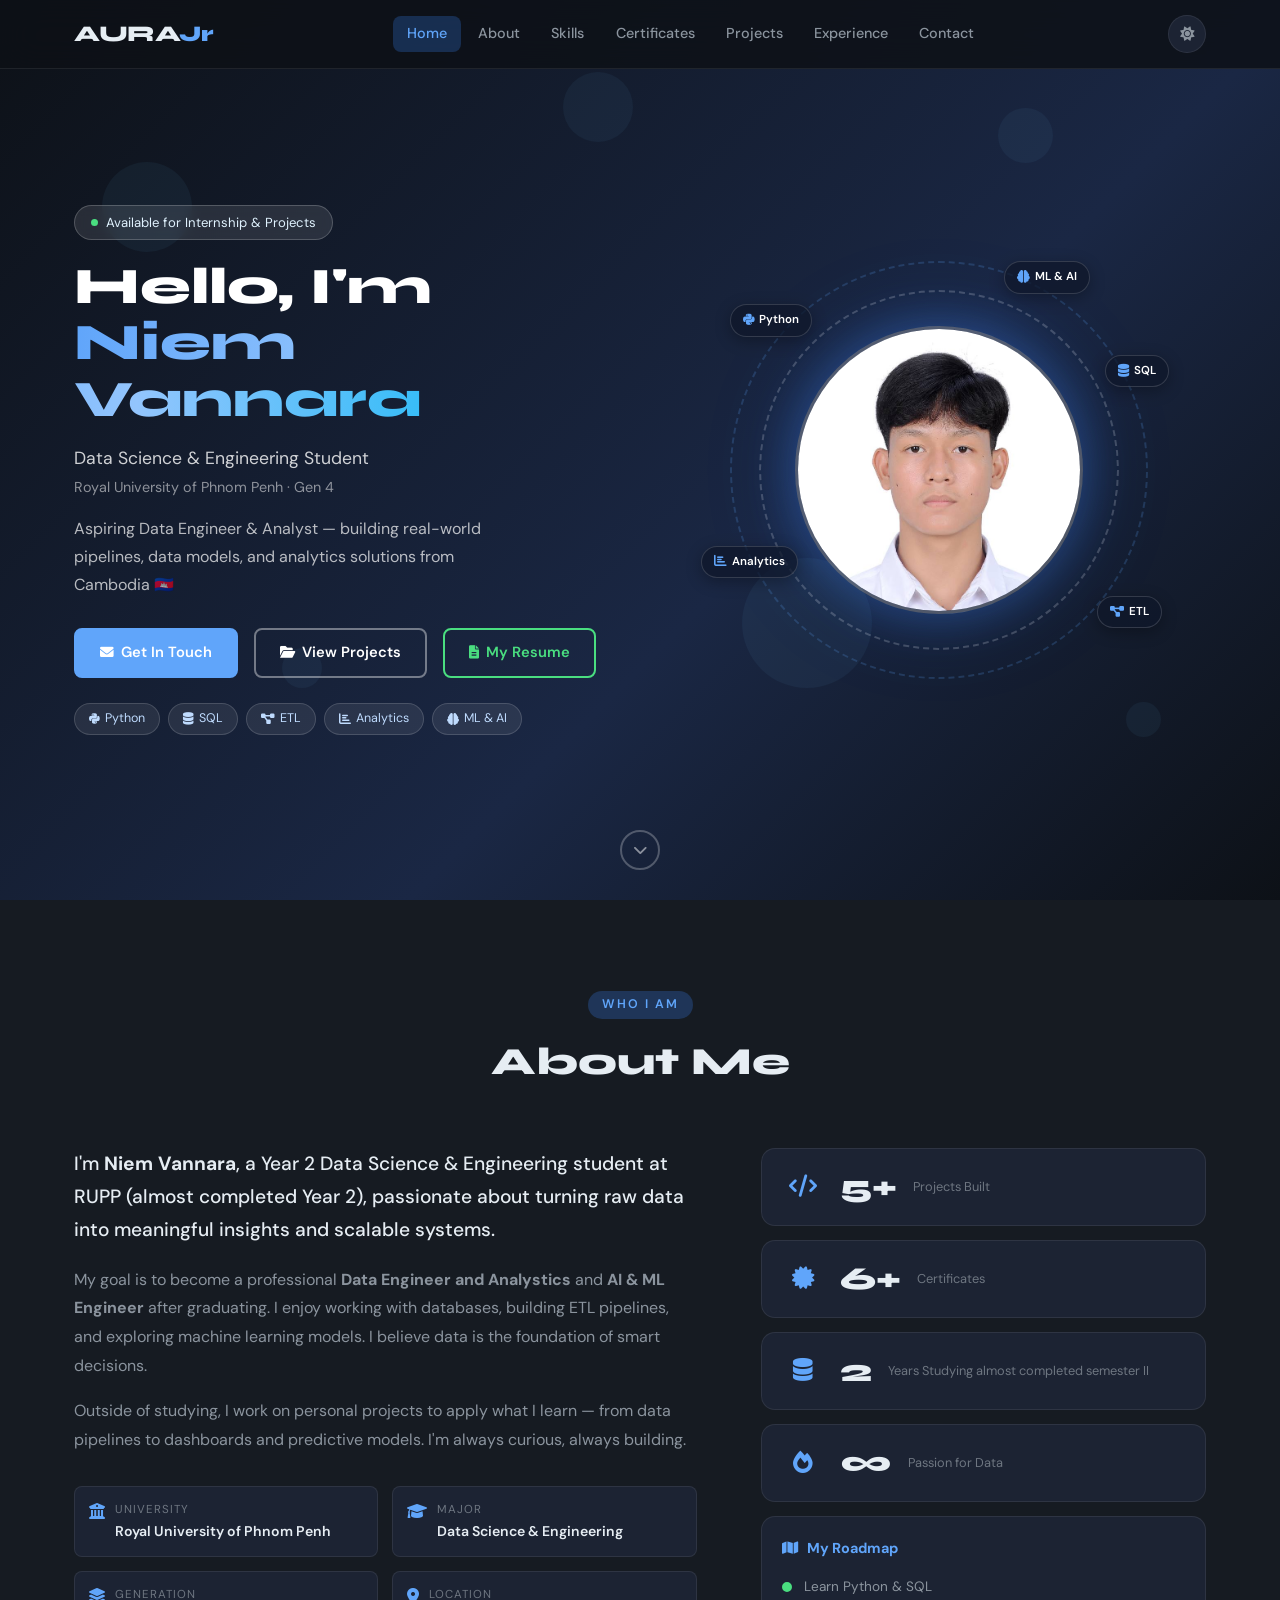
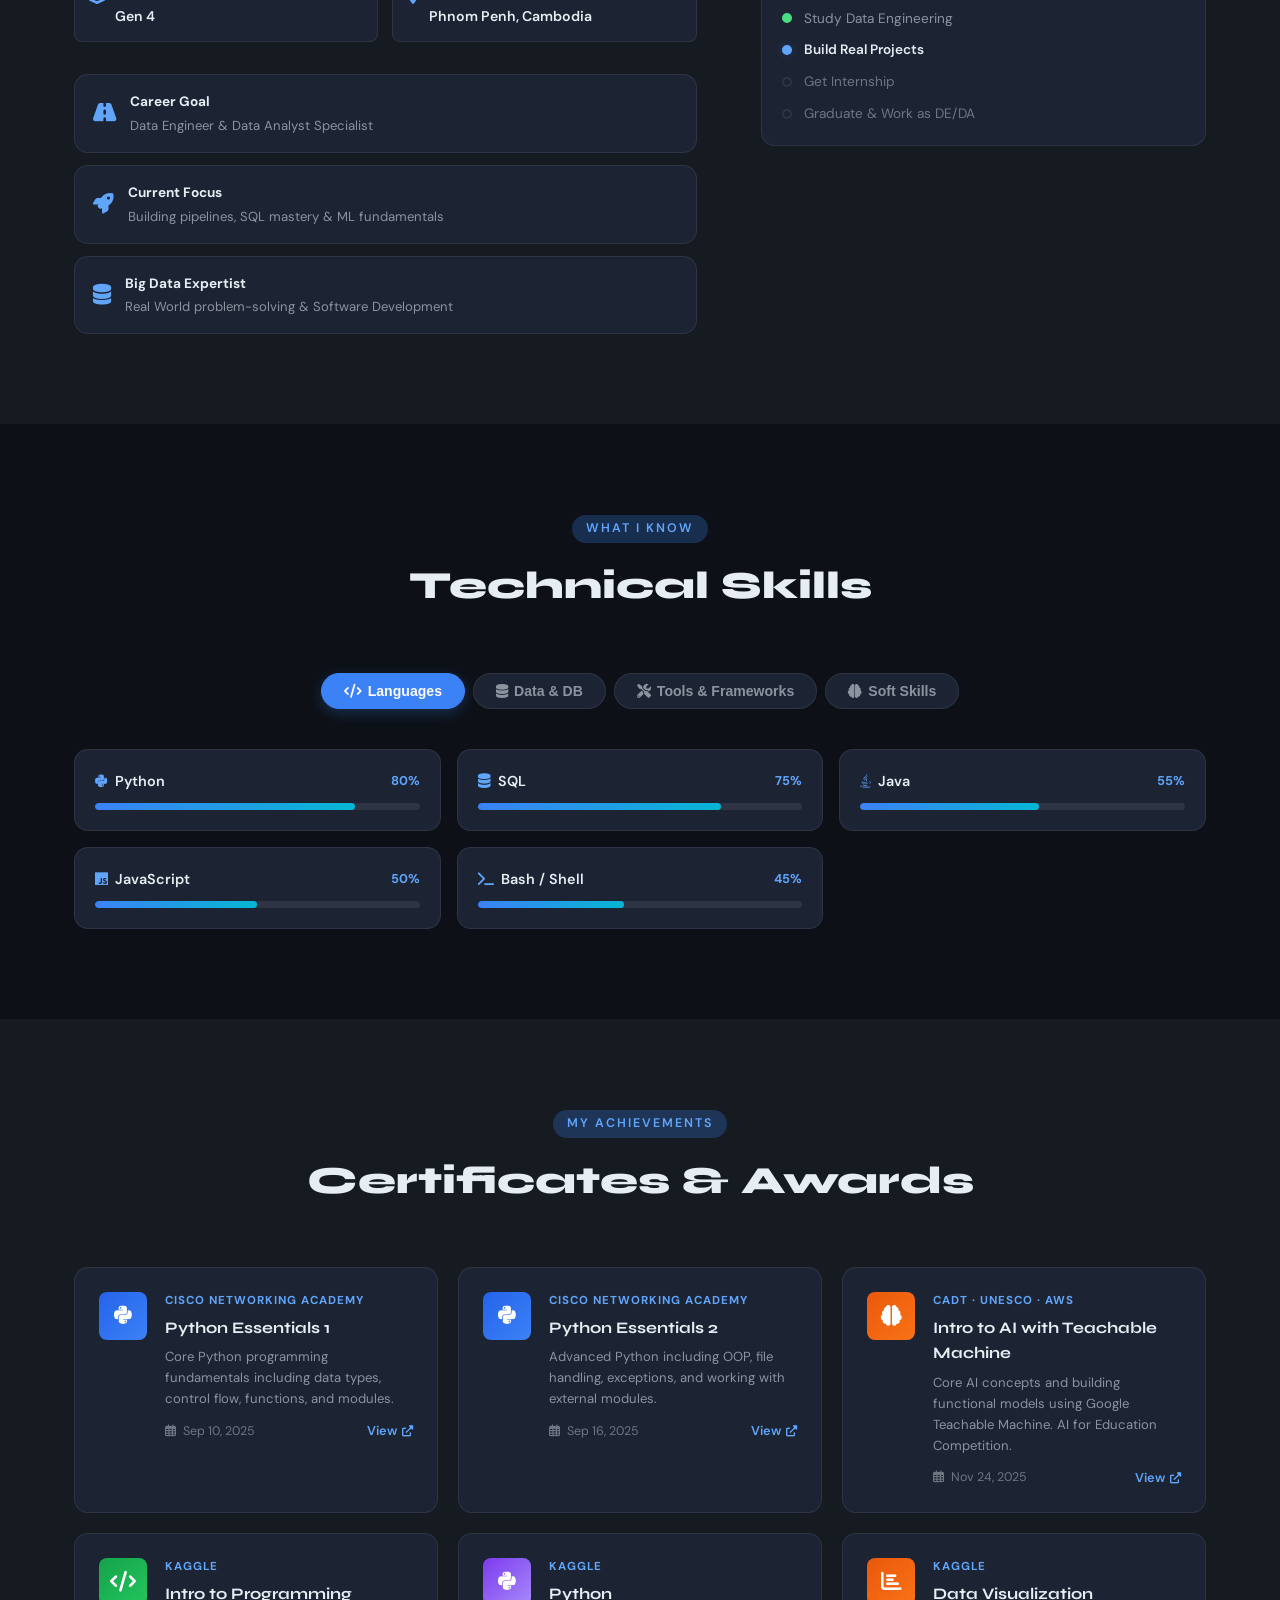
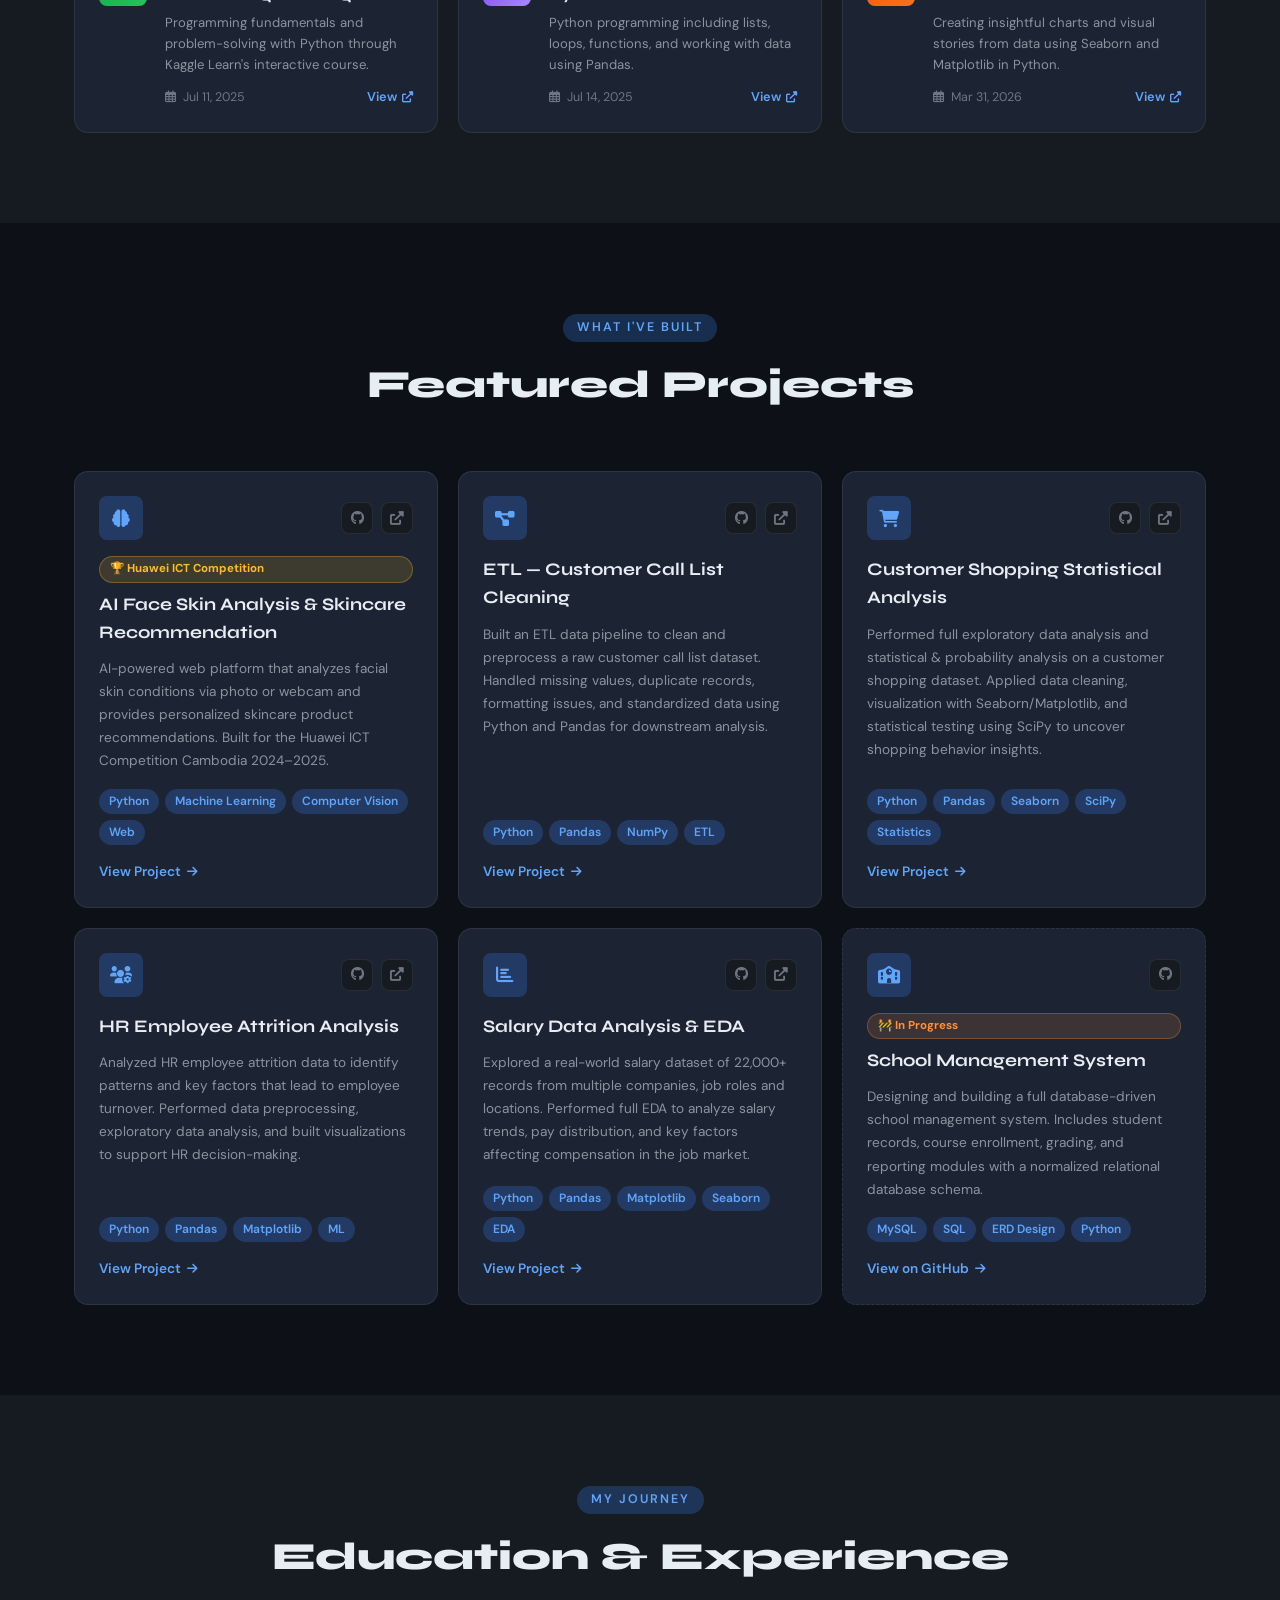
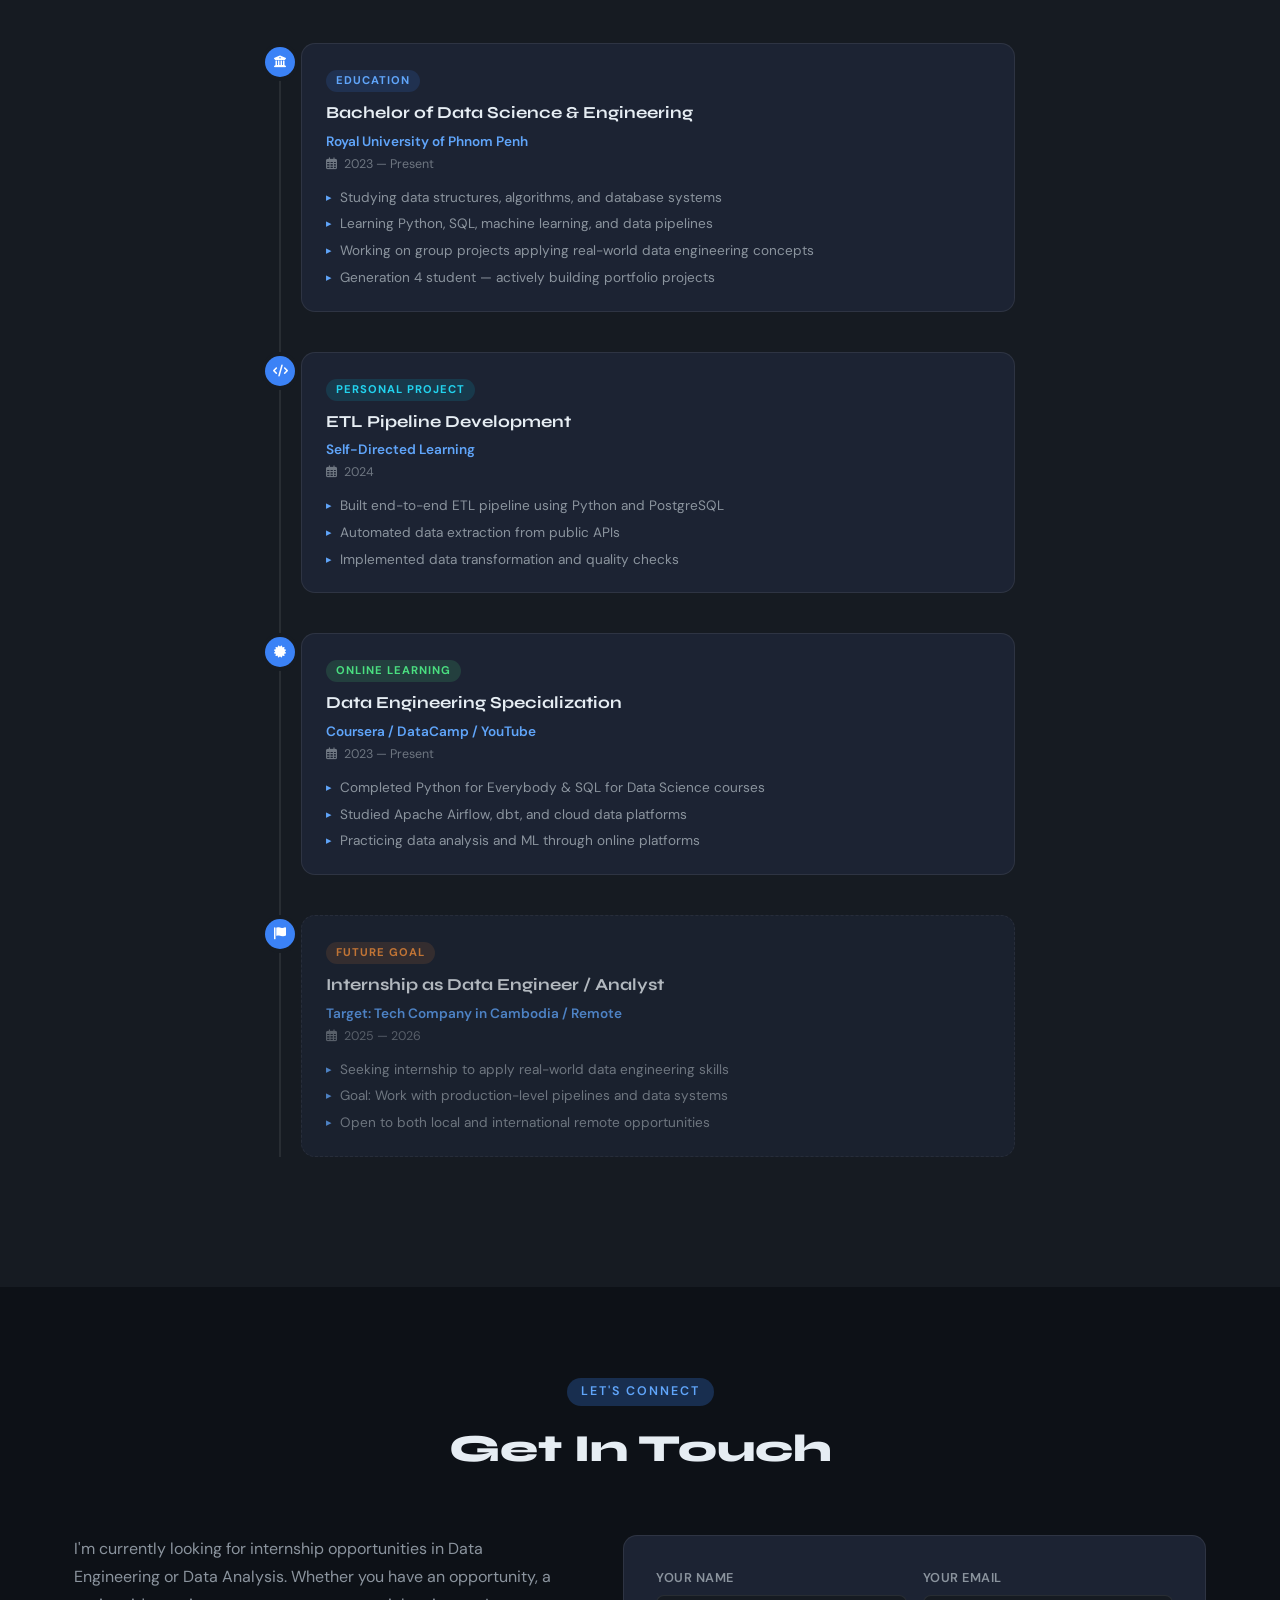
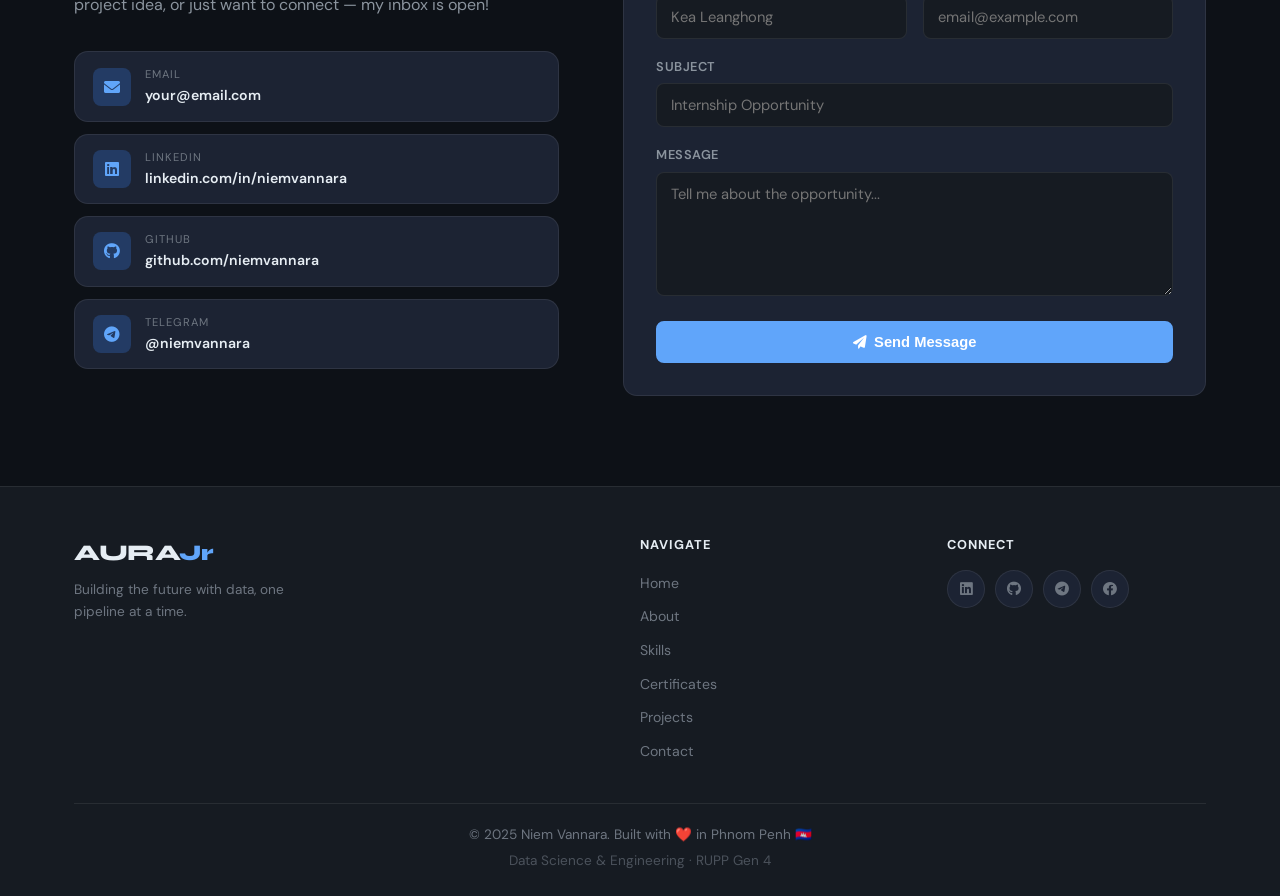
==== index.html @ 1846c1a9 "update project display" ====
<!DOCTYPE html>
<html lang="en" data-theme="dark">
<head>
    <meta charset="UTF-8">
    <meta name="viewport" content="width=device-width, initial-scale=1.0">
    <title>Niem Vannara — Data Engineer & Analyst</title>
    <link rel="stylesheet" href="styles.css">
    <link href="https://fonts.googleapis.com/css2?family=Syne:wght@400;500;600;700;800&family=DM+Sans:wght@300;400;500;600&display=swap" rel="stylesheet">
    <link rel="stylesheet" href="https://cdnjs.cloudflare.com/ajax/libs/font-awesome/6.0.0/css/all.min.css">
</head>
<body>

    <!-- Navigation -->
    <nav class="navbar">
        <div class="nav-container">
            <div class="nav-logo">
                <span class="logo-text">AURA<span class="logo-accent">Jr</span></span>
            </div>
            <ul class="nav-menu">
                <li><a href="#home" class="nav-link">Home</a></li>
                <li><a href="#about" class="nav-link">About</a></li>
                <li><a href="#skills" class="nav-link">Skills</a></li>
                <li><a href="#certificates" class="nav-link">Certificates</a></li>
                <li><a href="#projects" class="nav-link">Projects</a></li>
                <li><a href="#experience" class="nav-link">Experience</a></li>
                <li><a href="#contact" class="nav-link">Contact</a></li>
            </ul>
            <div class="nav-right">
                <button class="theme-toggle" id="themeToggle" aria-label="Toggle theme">
                    <i class="fas fa-sun" id="themeIcon"></i>
                </button>
                <div class="hamburger" id="hamburger">
                    <span class="bar"></span>
                    <span class="bar"></span>
                    <span class="bar"></span>
                </div>
            </div>
        </div>
    </nav>

    <!-- Hero Section -->
    <section id="home" class="hero">
        <div class="hero-particles">
            <span></span><span></span><span></span>
            <span></span><span></span><span></span>
        </div>
        <div class="hero-container">
            <div class="hero-content">
                <div class="hero-badge">
                    <span class="badge-dot"></span>
                    Available for Internship &amp; Projects
                </div>
                <h1 class="hero-title">
                    Hello, I'm<br><span class="highlight">Niem Vannara</span>
                </h1>
                <p class="hero-subtitle">
                    Data Science &amp; Engineering Student
                    <span class="hero-subtitle-tag">Royal University of Phnom Penh · Gen 4</span>
                </p>
                <p class="hero-description">
                    Aspiring Data Engineer &amp; Analyst — building real-world pipelines,
                    data models, and analytics solutions from Cambodia 🇰🇭
                </p>
                <div class="hero-buttons">
                    <a href="#contact" class="btn btn-primary"><i class="fas fa-envelope"></i> Get In Touch</a>
                    <a href="#projects" class="btn btn-secondary"><i class="fas fa-folder-open"></i> View Projects</a>
                    <a href="cv.pdf" target="_blank" class="btn btn-cv"><i class="fas fa-file-alt"></i> My Resume</a>
                </div>
                <div class="hero-tech-chips">
                    <span class="chip"><i class="fab fa-python"></i> Python</span>
                    <span class="chip"><i class="fas fa-database"></i> SQL</span>
                    <span class="chip"><i class="fas fa-project-diagram"></i> ETL</span>
                    <span class="chip"><i class="fas fa-chart-bar"></i> Analytics</span>
                    <span class="chip"><i class="fas fa-brain"></i> ML &amp; AI</span>
                </div>
            </div>
            <div class="hero-visual">
                <div class="profile-wrapper">
                    <div class="profile-ring ring-1"></div>
                    <div class="profile-ring ring-2"></div>
                    <div class="profile-img-container">
                        <img src="image/vannara_photo.jpg" alt="Niem Vannara" class="profile-img" id="profileImg">
                        <div class="profile-avatar-fallback" id="avatarFallback">
                            <i class="fas fa-user"></i>
                        </div>
                    </div>
                    <div class="floating-badge badge-python"><i class="fab fa-python"></i> Python</div>
                    <div class="floating-badge badge-sql"><i class="fas fa-database"></i> SQL</div>
                    <div class="floating-badge badge-data"><i class="fas fa-chart-bar"></i> Analytics</div>
                    <div class="floating-badge badge-etl"><i class="fas fa-project-diagram"></i> ETL</div>
                    <div class="floating-badge badge-ml"><i class="fas fa-brain"></i> ML &amp; AI</div>
                </div>
            </div>
        </div>
        <a href="#about" class="scroll-down-btn">
            <i class="fas fa-chevron-down"></i>
        </a>
    </section>

    <!-- About Section -->
    <section id="about" class="about">
        <div class="container">
            <div class="section-header">
                <span class="section-tag">Who I Am</span>
                <h2 class="section-title">About Me</h2>
            </div>
            <div class="about-grid">
                <div class="about-text">
                    <p class="about-lead">
                        I'm <strong>Niem Vannara</strong>, a Year 2 Data Science &amp; Engineering student at RUPP (almost completed Year 2),
                        passionate about turning raw data into meaningful insights and scalable systems.
                    </p>
                    <p class="about-body">
                        My goal is to become a professional <strong>Data Engineer and Analystics</strong> and <strong>AI & ML Engineer</strong>
                        after graduating. I enjoy working with databases, building ETL pipelines, and exploring machine
                        learning models. I believe data is the foundation of smart decisions.
                    </p>
                    <p class="about-body">
                        Outside of studying, I work on personal projects to apply what I learn — from data pipelines
                        to dashboards and predictive models. I'm always curious, always building.
                    </p>
                    <div class="about-info-grid">
                        <div class="info-item">
                            <i class="fas fa-university"></i>
                            <div>
                                <span class="info-label">University</span>
                                <span class="info-value">Royal University of Phnom Penh</span>
                            </div>
                        </div>
                        <div class="info-item">
                            <i class="fas fa-graduation-cap"></i>
                            <div>
                                <span class="info-label">Major</span>
                                <span class="info-value">Data Science &amp; Engineering</span>
                            </div>
                        </div>
                        <div class="info-item">
                            <i class="fas fa-layer-group"></i>
                            <div>
                                <span class="info-label">Generation</span>
                                <span class="info-value">Gen 4</span>
                            </div>
                        </div>
                        <div class="info-item">
                            <i class="fas fa-map-marker-alt"></i>
                            <div>
                                <span class="info-label">Location</span>
                                <span class="info-value">Phnom Penh, Cambodia</span>
                            </div>
                        </div>
                    </div>
                    <div class="about-goals">
                        <div class="goal-card">
                            <i class="fas fa-road"></i>
                            <div>
                                <h4>Career Goal</h4>
                                <p>Data Engineer &amp; Data Analyst Specialist</p>
                            </div>
                        </div>
                        <div class="goal-card">
                            <i class="fas fa-rocket"></i>
                            <div>
                                <h4>Current Focus</h4>
                                <p>Building pipelines, SQL mastery &amp; ML fundamentals</p>
                            </div>
                        </div>
                        <div class="goal-card">
                            <i class="fas fa-database"></i>
                            <div>
                                <h4>Big Data Expertist</h4>
                                <p>Real World problem-solving &amp; Software Development</p>
                            </div>
                        </div>
                    </div>
                </div>
                <div class="about-stats-col">
                    <div class="stat-card">
                        <div class="stat-icon"><i class="fas fa-code"></i></div>
                        <div class="stat-number">5+</div>
                        <div class="stat-label">Projects Built</div>
                    </div>
                    <div class="stat-card">
                        <div class="stat-icon"><i class="fas fa-certificate"></i></div>
                        <div class="stat-number">6+</div>
                        <div class="stat-label">Certificates</div>
                    </div>
                    <div class="stat-card">
                        <div class="stat-icon"><i class="fas fa-database"></i></div>
                        <div class="stat-number">2</div>
                        <div class="stat-label">Years Studying almost completed semester II</div>
                    </div>
                    <div class="stat-card">
                        <div class="stat-icon"><i class="fas fa-fire"></i></div>
                        <div class="stat-number">∞</div>
                        <div class="stat-label">Passion for Data</div>
                    </div>
                    <div class="roadmap-card">
                        <h4><i class="fas fa-map"></i> My Roadmap</h4>
                        <div class="roadmap-steps">
                            <div class="roadmap-step done">
                                <span class="step-dot"></span>
                                <span>Learn Python &amp; SQL</span>
                            </div>
                            <div class="roadmap-step done">
                                <span class="step-dot"></span>
                                <span>Study Data Engineering</span>
                            </div>
                            <div class="roadmap-step active">
                                <span class="step-dot"></span>
                                <span>Build Real Projects</span>
                            </div>
                            <div class="roadmap-step">
                                <span class="step-dot"></span>
                                <span>Get Internship</span>
                            </div>
                            <div class="roadmap-step">
                                <span class="step-dot"></span>
                                <span>Graduate &amp; Work as DE/DA</span>
                            </div>
                        </div>
                    </div>
                </div>
            </div>
        </div>
    </section>

    <!-- Skills Section -->
    <section id="skills" class="skills">
        <div class="container">
            <div class="section-header">
                <span class="section-tag">What I Know</span>
                <h2 class="section-title">Technical Skills</h2>
            </div>
            <div class="skills-tabs">
                <button class="skills-tab active" data-tab="languages">
                    <i class="fas fa-code"></i> Languages
                </button>
                <button class="skills-tab" data-tab="data">
                    <i class="fas fa-database"></i> Data &amp; DB
                </button>
                <button class="skills-tab" data-tab="tools">
                    <i class="fas fa-tools"></i> Tools &amp; Frameworks
                </button>
                <button class="skills-tab" data-tab="soft">
                    <i class="fas fa-brain"></i> Soft Skills
                </button>
            </div>

            <div class="skills-panel active" id="tab-languages">
                <div class="skills-grid">
                    <div class="skill-bar-card">
                        <div class="skill-bar-header">
                            <span class="skill-name"><i class="fab fa-python"></i> Python</span>
                            <span class="skill-pct">80%</span>
                        </div>
                        <div class="skill-bar"><div class="skill-progress" style="width:80%"></div></div>
                    </div>
                    <div class="skill-bar-card">
                        <div class="skill-bar-header">
                            <span class="skill-name"><i class="fas fa-database"></i> SQL</span>
                            <span class="skill-pct">75%</span>
                        </div>
                        <div class="skill-bar"><div class="skill-progress" style="width:75%"></div></div>
                    </div>
                    <div class="skill-bar-card">
                        <div class="skill-bar-header">
                            <span class="skill-name"><i class="fab fa-java"></i> Java</span>
                            <span class="skill-pct">55%</span>
                        </div>
                        <div class="skill-bar"><div class="skill-progress" style="width:55%"></div></div>
                    </div>
                    <div class="skill-bar-card">
                        <div class="skill-bar-header">
                            <span class="skill-name"><i class="fab fa-js"></i> JavaScript</span>
                            <span class="skill-pct">50%</span>
                        </div>
                        <div class="skill-bar"><div class="skill-progress" style="width:50%"></div></div>
                    </div>
                    <div class="skill-bar-card">
                        <div class="skill-bar-header">
                            <span class="skill-name"><i class="fas fa-terminal"></i> Bash / Shell</span>
                            <span class="skill-pct">45%</span>
                        </div>
                        <div class="skill-bar"><div class="skill-progress" style="width:45%"></div></div>
                    </div>
                </div>
            </div>

            <div class="skills-panel" id="tab-data">
                <div class="skills-grid">
                    <div class="skill-bar-card">
                        <div class="skill-bar-header">
                            <span class="skill-name"><i class="fas fa-database"></i> MySQL / PostgreSQL</span>
                            <span class="skill-pct">75%</span>
                        </div>
                        <div class="skill-bar"><div class="skill-progress" style="width:75%"></div></div>
                    </div>
                    <div class="skill-bar-card">
                        <div class="skill-bar-header">
                            <span class="skill-name"><i class="fas fa-table"></i> Pandas / NumPy</span>
                            <span class="skill-pct">70%</span>
                        </div>
                        <div class="skill-bar"><div class="skill-progress" style="width:70%"></div></div>
                    </div>
                    <div class="skill-bar-card">
                        <div class="skill-bar-header">
                            <span class="skill-name"><i class="fas fa-chart-line"></i> Data Visualization</span>
                            <span class="skill-pct">65%</span>
                        </div>
                        <div class="skill-bar"><div class="skill-progress" style="width:65%"></div></div>
                    </div>
                    <div class="skill-bar-card">
                        <div class="skill-bar-header">
                            <span class="skill-name"><i class="fas fa-project-diagram"></i> ETL Pipelines</span>
                            <span class="skill-pct">60%</span>
                        </div>
                        <div class="skill-bar"><div class="skill-progress" style="width:60%"></div></div>
                    </div>
                    <div class="skill-bar-card">
                        <div class="skill-bar-header">
                            <span class="skill-name"><i class="fas fa-brain"></i> Machine Learning</span>
                            <span class="skill-pct">55%</span>
                        </div>
                        <div class="skill-bar"><div class="skill-progress" style="width:55%"></div></div>
                    </div>
                </div>
            </div>

            <div class="skills-panel" id="tab-tools">
                <div class="tools-icon-grid">
                    <div class="tool-chip"><i class="fab fa-git-alt"></i> Git</div>
                    <div class="tool-chip"><i class="fab fa-github"></i> GitHub</div>
                    <div class="tool-chip"><i class="fas fa-wind"></i> Apache Airflow</div>
                    <div class="tool-chip"><img src="https://img.icons8.com/color/20/power-bi.png" alt=""> Power BI</div>
                    <div class="tool-chip"><i class="fas fa-chart-bar"></i> Tableau</div>
                    <div class="tool-chip"><i class="fab fa-docker"></i> Docker</div>
                    <div class="tool-chip"><i class="fab fa-aws"></i> AWS (Basic)</div>
                    <div class="tool-chip"><i class="fas fa-server"></i> Linux</div>
                    <div class="tool-chip"><i class="fas fa-book"></i> Jupyter</div>
                    <div class="tool-chip"><i class="fas fa-code"></i> VS Code</div>
                    <div class="tool-chip"><i class="fas fa-snowflake"></i> Snowflake</div>
                    <div class="tool-chip"><i class="fas fa-cogs"></i> dbt</div>
                </div>
            </div>

            <div class="skills-panel" id="tab-soft">
                <div class="soft-skills-grid">
                    <div class="soft-card">
                        <div class="soft-icon"><i class="fas fa-lightbulb"></i></div>
                        <h4>Problem Solving</h4>
                        <p>Breaking down complex data problems into manageable solutions</p>
                    </div>
                    <div class="soft-card">
                        <div class="soft-icon"><i class="fas fa-users"></i></div>
                        <h4>Teamwork</h4>
                        <p>Collaborating effectively in group projects and study teams</p>
                    </div>
                    <div class="soft-card">
                        <div class="soft-icon"><i class="fas fa-book-open"></i></div>
                        <h4>Fast Learner</h4>
                        <p>Quickly adapting to new tools, frameworks, and technologies</p>
                    </div>
                    <div class="soft-card">
                        <div class="soft-icon"><i class="fas fa-comments"></i></div>
                        <h4>Communication</h4>
                        <p>Explaining technical concepts clearly to non-technical audiences</p>
                    </div>
                    <div class="soft-card">
                        <div class="soft-icon"><i class="fas fa-clock"></i></div>
                        <h4>Time Management</h4>
                        <p>Balancing coursework, projects, and self-learning effectively</p>
                    </div>
                    <div class="soft-card">
                        <div class="soft-icon"><i class="fas fa-search"></i></div>
                        <h4>Analytical Thinking</h4>
                        <p>Data-driven approach to decision making and problem solving</p>
                    </div>
                </div>
            </div>
        </div>
    </section>

<!-- Certificates Section -->
    <section id="certificates" class="certificates">
        <div class="container">
            <div class="section-header">
                <span class="section-tag">My Achievements</span>
                <h2 class="section-title">Certificates &amp; Awards</h2>
            </div>
            <div class="certs-grid">

                <div class="cert-card">
                    <div class="cert-icon cert-blue"><i class="fab fa-python"></i></div>
                    <div class="cert-body">
                        <span class="cert-issuer">Cisco Networking Academy</span>
                        <h3 class="cert-title">Python Essentials 1</h3>
                        <p class="cert-desc">Core Python programming fundamentals including data types, control flow, functions, and modules.</p>
                        <div class="cert-footer">
                            <span class="cert-date"><i class="far fa-calendar-alt"></i> Sep 10, 2025</span>
                            <a href="python1.pdf" target="_blank" class="cert-link">View <i class="fas fa-external-link-alt"></i></a>
                        </div>
                    </div>
                </div>

                <div class="cert-card">
                    <div class="cert-icon cert-blue"><i class="fab fa-python"></i></div>
                    <div class="cert-body">
                        <span class="cert-issuer">Cisco Networking Academy</span>
                        <h3 class="cert-title">Python Essentials 2</h3>
                        <p class="cert-desc">Advanced Python including OOP, file handling, exceptions, and working with external modules.</p>
                        <div class="cert-footer">
                            <span class="cert-date"><i class="far fa-calendar-alt"></i> Sep 16, 2025</span>
                            <a href="python2.pdf" target="_blank" class="cert-link">View <i class="fas fa-external-link-alt"></i></a>
                        </div>
                    </div>
                </div>

                <div class="cert-card">
                    <div class="cert-icon cert-orange"><i class="fas fa-brain"></i></div>
                    <div class="cert-body">
                        <span class="cert-issuer">CADT · UNESCO · AWS</span>
                        <h3 class="cert-title">Intro to AI with Teachable Machine</h3>
                        <p class="cert-desc">Core AI concepts and building functional models using Google Teachable Machine. AI for Education Competition.</p>
                        <div class="cert-footer">
                            <span class="cert-date"><i class="far fa-calendar-alt"></i> Nov 24, 2025</span>
                            <a href="ai.pdf" target="_blank" class="cert-link">View <i class="fas fa-external-link-alt"></i></a>
                        </div>
                    </div>
                </div>

                <div class="cert-card">
                    <div class="cert-icon cert-green"><i class="fas fa-code"></i></div>
                    <div class="cert-body">
                        <span class="cert-issuer">Kaggle</span>
                        <h3 class="cert-title">Intro to Programming</h3>
                        <p class="cert-desc">Programming fundamentals and problem-solving with Python through Kaggle Learn's interactive course.</p>
                        <div class="cert-footer">
                            <span class="cert-date"><i class="far fa-calendar-alt"></i> Jul 11, 2025</span>
                            <a href="image/Vannara_-_Intro_to_Programming__1_.png" target="_blank" class="cert-link">View <i class="fas fa-external-link-alt"></i></a>
                        </div>
                    </div>
                </div>

                <div class="cert-card">
                    <div class="cert-icon cert-purple"><i class="fab fa-python"></i></div>
                    <div class="cert-body">
                        <span class="cert-issuer">Kaggle</span>
                        <h3 class="cert-title">Python</h3>
                        <p class="cert-desc">Python programming including lists, loops, functions, and working with data using Pandas.</p>
                        <div class="cert-footer">
                            <span class="cert-date"><i class="far fa-calendar-alt"></i> Jul 14, 2025</span>
                            <a href="image/Vannara_-_Python.png" target="_blank" class="cert-link">View <i class="fas fa-external-link-alt"></i></a>
                        </div>
                    </div>
                </div>

                <div class="cert-card">
                    <div class="cert-icon cert-orange"><i class="fas fa-chart-bar"></i></div>
                    <div class="cert-body">
                        <span class="cert-issuer">Kaggle</span>
                        <h3 class="cert-title">Data Visualization</h3>
                        <p class="cert-desc">Creating insightful charts and visual stories from data using Seaborn and Matplotlib in Python.</p>
                        <div class="cert-footer">
                            <span class="cert-date"><i class="far fa-calendar-alt"></i> Mar 31, 2026</span>
                            <a href="image/Vannara_-_Data_Visualization.png" target="_blank" class="cert-link">View <i class="fas fa-external-link-alt"></i></a>
                        </div>
                    </div>
                </div>

            </div>
        </div>
    </section>

    <!-- Projects Section -->
<section id="projects" class="projects">
    <div class="container">
        <div class="section-header">
            <span class="section-tag">What I've Built</span>
            <h2 class="section-title">Featured Projects</h2>
        </div>
        <div class="projects-grid">

            <!-- Project 1: AI Skincare -->
            <div class="project-card">
                <div class="project-top">
                    <div class="project-icon"><i class="fas fa-brain"></i></div>
                    <div class="project-links">
                        <a href="https://github.com/Vannara22/Website-AI-Face-Skin-Condition-Analysis-and-Skincare-Recommendation" target="_blank" title="GitHub"><i class="fab fa-github"></i></a>
                        <a href="projects/ai-skincare.html" title="View Details"><i class="fas fa-external-link-alt"></i></a>
                    </div>
                </div>
                <div class="project-badge competition">🏆 Huawei ICT Competition</div>
                <h3 class="project-title">AI Face Skin Analysis & Skincare Recommendation</h3>
                <p class="project-description">AI-powered web platform that analyzes facial skin conditions via photo or webcam and provides personalized skincare product recommendations. Built for the Huawei ICT Competition Cambodia 2024–2025.</p>
                <div class="project-tech">
                    <span class="tech-tag">Python</span>
                    <span class="tech-tag">Machine Learning</span>
                    <span class="tech-tag">Computer Vision</span>
                    <span class="tech-tag">Web</span>
                </div>
                <a href="projects/ai-skincare.html" class="project-detail-btn">View Project <i class="fas fa-arrow-right"></i></a>
            </div>

            <!-- Project 2: Customer Call List ETL -->
            <div class="project-card">
                <div class="project-top">
                    <div class="project-icon"><i class="fas fa-project-diagram"></i></div>
                    <div class="project-links">
                        <a href="https://github.com/Vannara22" target="_blank" title="GitHub"><i class="fab fa-github"></i></a>
                        <a href="projects/customer-call-list.html" title="View Details"><i class="fas fa-external-link-alt"></i></a>
                    </div>
                </div>
                <h3 class="project-title">ETL — Customer Call List Cleaning</h3>
                <p class="project-description">Built an ETL data pipeline to clean and preprocess a raw customer call list dataset. Handled missing values, duplicate records, formatting issues, and standardized data using Python and Pandas for downstream analysis.</p>
                <div class="project-tech">
                    <span class="tech-tag">Python</span>
                    <span class="tech-tag">Pandas</span>
                    <span class="tech-tag">NumPy</span>
                    <span class="tech-tag">ETL</span>
                </div>
                <a href="projects/customer-call-list.html" class="project-detail-btn">View Project <i class="fas fa-arrow-right"></i></a>
            </div>

            <!-- Project 3: Customer Shopping Analysis -->
            <div class="project-card">
                <div class="project-top">
                    <div class="project-icon"><i class="fas fa-shopping-cart"></i></div>
                    <div class="project-links">
                        <a href="https://github.com/Vannara22" target="_blank" title="GitHub"><i class="fab fa-github"></i></a>
                        <a href="projects/customer-shopping.html" title="View Details"><i class="fas fa-external-link-alt"></i></a>
                    </div>
                </div>
                <h3 class="project-title">Customer Shopping Statistical Analysis</h3>
                <p class="project-description">Performed full exploratory data analysis and statistical & probability analysis on a customer shopping dataset. Applied data cleaning, visualization with Seaborn/Matplotlib, and statistical testing using SciPy to uncover shopping behavior insights.</p>
                <div class="project-tech">
                    <span class="tech-tag">Python</span>
                    <span class="tech-tag">Pandas</span>
                    <span class="tech-tag">Seaborn</span>
                    <span class="tech-tag">SciPy</span>
                    <span class="tech-tag">Statistics</span>
                </div>
                <a href="projects/customer-shopping.html" class="project-detail-btn">View Project <i class="fas fa-arrow-right"></i></a>
            </div>

            <!-- Project 4: HR Attrition ML -->
            <div class="project-card">
                <div class="project-top">
                    <div class="project-icon"><i class="fas fa-users-cog"></i></div>
                    <div class="project-links">
                        <a href="https://github.com/Vannara22" target="_blank" title="GitHub"><i class="fab fa-github"></i></a>
                        <a href="projects/hr-attrition.html" title="View Details"><i class="fas fa-external-link-alt"></i></a>
                    </div>
                </div>
                <h3 class="project-title">HR Employee Attrition Analysis</h3>
                <p class="project-description">Analyzed HR employee attrition data to identify patterns and key factors that lead to employee turnover. Performed data preprocessing, exploratory data analysis, and built visualizations to support HR decision-making.</p>
                <div class="project-tech">
                    <span class="tech-tag">Python</span>
                    <span class="tech-tag">Pandas</span>
                    <span class="tech-tag">Matplotlib</span>
                    <span class="tech-tag">ML</span>
                </div>
                <a href="projects/hr-attrition.html" class="project-detail-btn">View Project <i class="fas fa-arrow-right"></i></a>
            </div>

            <!-- Project 5: Salary Analysis -->
            <div class="project-card">
                <div class="project-top">
                    <div class="project-icon"><i class="fas fa-chart-bar"></i></div>
                    <div class="project-links">
                        <a href="https://github.com/Vannara22" target="_blank" title="GitHub"><i class="fab fa-github"></i></a>
                        <a href="projects/salary-analysis.html" title="View Details"><i class="fas fa-external-link-alt"></i></a>
                    </div>
                </div>
                <h3 class="project-title">Salary Data Analysis & EDA</h3>
                <p class="project-description">Explored a real-world salary dataset of 22,000+ records from multiple companies, job roles and locations. Performed full EDA to analyze salary trends, pay distribution, and key factors affecting compensation in the job market.</p>
                <div class="project-tech">
                    <span class="tech-tag">Python</span>
                    <span class="tech-tag">Pandas</span>
                    <span class="tech-tag">Matplotlib</span>
                    <span class="tech-tag">Seaborn</span>
                    <span class="tech-tag">EDA</span>
                </div>
                <a href="projects/salary-analysis.html" class="project-detail-btn">View Project <i class="fas fa-arrow-right"></i></a>
            </div>

            <!-- Project 6: School Management System -->
            <div class="project-card project-wip">
                <div class="project-top">
                    <div class="project-icon"><i class="fas fa-school"></i></div>
                    <div class="project-links">
                        <a href="https://github.com/Vannara22" target="_blank" title="GitHub"><i class="fab fa-github"></i></a>
                    </div>
                </div>
                <div class="project-badge wip">🚧 In Progress</div>
                <h3 class="project-title">School Management System</h3>
                <p class="project-description">Designing and building a full database-driven school management system. Includes student records, course enrollment, grading, and reporting modules with a normalized relational database schema.</p>
                <div class="project-tech">
                    <span class="tech-tag">MySQL</span>
                    <span class="tech-tag">SQL</span>
                    <span class="tech-tag">ERD Design</span>
                    <span class="tech-tag">Python</span>
                </div>
                <a href="https://github.com/Vannara22" target="_blank" class="project-detail-btn">View on GitHub <i class="fas fa-arrow-right"></i></a>
            </div>

        </div>
    </div>
</section>

    <!-- Experience Section -->
    <section id="experience" class="experience">
        <div class="container">
            <div class="section-header">
                <span class="section-tag">My Journey</span>
                <h2 class="section-title">Education &amp; Experience</h2>
            </div>
            <div class="timeline-wrapper">
                <div class="timeline">

                    <div class="timeline-item" data-type="edu">
                        <div class="timeline-dot"><i class="fas fa-university"></i></div>
                        <div class="timeline-card">
                            <div class="timeline-type edu-type">Education</div>
                            <h3 class="timeline-title">Bachelor of Data Science &amp; Engineering</h3>
                            <span class="timeline-place">Royal University of Phnom Penh</span>
                            <span class="timeline-period"><i class="far fa-calendar-alt"></i> 2023 — Present</span>
                            <ul class="timeline-list">
                                <li>Studying data structures, algorithms, and database systems</li>
                                <li>Learning Python, SQL, machine learning, and data pipelines</li>
                                <li>Working on group projects applying real-world data engineering concepts</li>
                                <li>Generation 4 student — actively building portfolio projects</li>
                            </ul>
                        </div>
                    </div>

                    <div class="timeline-item" data-type="proj">
                        <div class="timeline-dot"><i class="fas fa-code"></i></div>
                        <div class="timeline-card">
                            <div class="timeline-type proj-type">Personal Project</div>
                            <h3 class="timeline-title">ETL Pipeline Development</h3>
                            <span class="timeline-place">Self-Directed Learning</span>
                            <span class="timeline-period"><i class="far fa-calendar-alt"></i> 2024</span>
                            <ul class="timeline-list">
                                <li>Built end-to-end ETL pipeline using Python and PostgreSQL</li>
                                <li>Automated data extraction from public APIs</li>
                                <li>Implemented data transformation and quality checks</li>
                            </ul>
                        </div>
                    </div>

                    <div class="timeline-item" data-type="learn">
                        <div class="timeline-dot"><i class="fas fa-certificate"></i></div>
                        <div class="timeline-card">
                            <div class="timeline-type cert-type">Online Learning</div>
                            <h3 class="timeline-title">Data Engineering Specialization</h3>
                            <span class="timeline-place">Coursera / DataCamp / YouTube</span>
                            <span class="timeline-period"><i class="far fa-calendar-alt"></i> 2023 — Present</span>
                            <ul class="timeline-list">
                                <li>Completed Python for Everybody &amp; SQL for Data Science courses</li>
                                <li>Studied Apache Airflow, dbt, and cloud data platforms</li>
                                <li>Practicing data analysis and ML through online platforms</li>
                            </ul>
                        </div>
                    </div>

                    <div class="timeline-item" data-type="goal">
                        <div class="timeline-dot"><i class="fas fa-flag"></i></div>
                        <div class="timeline-card future-card">
                            <div class="timeline-type goal-type">Future Goal</div>
                            <h3 class="timeline-title">Internship as Data Engineer / Analyst</h3>
                            <span class="timeline-place">Target: Tech Company in Cambodia / Remote</span>
                            <span class="timeline-period"><i class="far fa-calendar-alt"></i> 2025 — 2026</span>
                            <ul class="timeline-list">
                                <li>Seeking internship to apply real-world data engineering skills</li>
                                <li>Goal: Work with production-level pipelines and data systems</li>
                                <li>Open to both local and international remote opportunities</li>
                            </ul>
                        </div>
                    </div>

                </div>
            </div>
        </div>
    </section>

    <!-- Contact Section -->
    <section id="contact" class="contact">
        <div class="container">
            <div class="section-header">
                <span class="section-tag">Let's Connect</span>
                <h2 class="section-title">Get In Touch</h2>
            </div>
            <div class="contact-grid">
                <div class="contact-left">
                    <p class="contact-intro">
                        I'm currently looking for internship opportunities in Data Engineering or Data Analysis.
                        Whether you have an opportunity, a project idea, or just want to connect — my inbox is open!
                    </p>
                    <div class="contact-methods">
                        <a href="mailto:your@email.com" class="contact-method">
                            <div class="method-icon"><i class="fas fa-envelope"></i></div>
                            <div>
                                <span class="method-label">Email</span>
                                <span class="method-value">your@email.com</span>
                            </div>
                        </a>
                        <a href="#" class="contact-method">
                            <div class="method-icon"><i class="fab fa-linkedin"></i></div>
                            <div>
                                <span class="method-label">LinkedIn</span>
                                <span class="method-value">linkedin.com/in/niemvannara</span>
                            </div>
                        </a>
                        <a href="#" class="contact-method">
                            <div class="method-icon"><i class="fab fa-github"></i></div>
                            <div>
                                <span class="method-label">GitHub</span>
                                <span class="method-value">github.com/niemvannara</span>
                            </div>
                        </a>
                        <a href="#" class="contact-method">
                            <div class="method-icon"><i class="fab fa-telegram"></i></div>
                            <div>
                                <span class="method-label">Telegram</span>
                                <span class="method-value">@niemvannara</span>
                            </div>
                        </a>
                    </div>
                </div>
                <div class="contact-right">
                    <form id="contactForm" class="contact-form">
                        <div class="form-row">
                            <div class="form-group">
                                <label>Your Name</label>
                                <input type="text" name="name" placeholder="Kea Leanghong" required>
                            </div>
                            <div class="form-group">
                                <label>Your Email</label>
                                <input type="email" name="email" placeholder="email@example.com" required>
                            </div>
                        </div>
                        <div class="form-group">
                            <label>Subject</label>
                            <input type="text" name="subject" placeholder="Internship Opportunity" required>
                        </div>
                        <div class="form-group">
                            <label>Message</label>
                            <textarea name="message" placeholder="Tell me about the opportunity..." rows="5" required></textarea>
                        </div>
                        <button type="submit" class="btn btn-primary btn-full">
                            <i class="fas fa-paper-plane"></i> Send Message
                        </button>
                    </form>
                </div>
            </div>
        </div>
    </section>

    <!-- Footer -->
    <footer class="footer">
        <div class="container">
            <div class="footer-top">
                <div class="footer-brand">
                    <span class="logo-text">AURA<span class="logo-accent">Jr</span></span>
                    <p>Building the future with data, one pipeline at a time.</p>
                </div>
                <div class="footer-links">
                    <h4>Navigate</h4>
                    <ul>
                        <li><a href="#home">Home</a></li>
                        <li><a href="#about">About</a></li>
                        <li><a href="#skills">Skills</a></li>
                        <li><a href="#certificates">Certificates</a></li>
                        <li><a href="#projects">Projects</a></li>
                        <li><a href="#contact">Contact</a></li>
                    </ul>
                </div>
                <div class="footer-social">
                    <h4>Connect</h4>
                    <div class="social-row">
                        <a href="#" class="social-btn"><i class="fab fa-linkedin"></i></a>
                        <a href="#" class="social-btn"><i class="fab fa-github"></i></a>
                        <a href="#" class="social-btn"><i class="fab fa-telegram"></i></a>
                        <a href="#" class="social-btn"><i class="fab fa-facebook"></i></a>
                    </div>
                </div>
            </div>
            <div class="footer-bottom">
                <p>© 2025 Niem Vannara. Built with ❤️ in Phnom Penh 🇰🇭</p>
                <p class="footer-sub">Data Science &amp; Engineering · RUPP Gen 4</p>
            </div>
        </div>
    </footer>

    <script src="script.js"></script>
</body>
</html>
---- styles.css ----
/* =============================================
   NIEM VANNARA PORTFOLIO — styles.css
   Dark / Light mode + Full redesign
   ============================================= */

@import url('https://fonts.googleapis.com/css2?family=Syne:wght@400;500;600;700;800&family=DM+Sans:wght@300;400;500;600&display=swap');

/* ---- CSS Variables — Dark Mode (default) ---- */
:root {
    --bg-primary:    #0d1117;
    --bg-secondary:  #161b22;
    --bg-card:       #1c2333;
    --bg-card-hover: #212b3b;
    --border:        rgba(255,255,255,0.08);
    --border-active: rgba(99,179,237,0.4);

    --text-primary:  #e6edf3;
    --text-secondary:#8b949e;
    --text-muted:    #6e7681;

    --accent:        #3b82f6;
    --accent-light:  #60a5fa;
    --accent-glow:   rgba(59,130,246,0.25);
    --accent-2:      #06b6d4;
    --green:         #4ade80;
    --orange:        #fb923c;
    --purple:        #a78bfa;

    --hero-grad:     linear-gradient(135deg, #0d1117 0%, #1a2744 60%, #0d1117 100%);
    --card-shadow:   0 4px 24px rgba(0,0,0,0.4);
    --glow-shadow:   0 0 40px rgba(59,130,246,0.2);

    --nav-bg:        rgba(13,17,23,0.85);
    --radius:        14px;
    --radius-sm:     8px;
    --transition:    0.3s ease;
}

/* ---- Light Mode ---- */
[data-theme="light"] {
    --bg-primary:    #f0f4f8;
    --bg-secondary:  #ffffff;
    --bg-card:       #ffffff;
    --bg-card-hover: #f7faff;
    --border:        rgba(0,0,0,0.08);
    --border-active: rgba(37,99,235,0.4);

    --text-primary:  #1a202c;
    --text-secondary:#4a5568;
    --text-muted:    #718096;

    --accent:        #2563eb;
    --accent-light:  #3b82f6;
    --accent-glow:   rgba(37,99,235,0.12);
    --accent-2:      #0891b2;
    --green:         #16a34a;
    --orange:        #ea580c;
    --purple:        #7c3aed;

    --hero-grad:     linear-gradient(135deg, #1e3a8a 0%, #2563eb 60%, #1d4ed8 100%);
    --card-shadow:   0 4px 20px rgba(0,0,0,0.08);
    --glow-shadow:   0 0 40px rgba(37,99,235,0.1);

    --nav-bg:        rgba(255,255,255,0.9);
}

/* ---- Reset ---- */
*, *::before, *::after { margin:0; padding:0; box-sizing:border-box; }
html { scroll-behavior: smooth; }

body {
    font-family: 'DM Sans', -apple-system, sans-serif;
    background: var(--bg-primary);
    color: var(--text-primary);
    line-height: 1.6;
    transition: background var(--transition), color var(--transition);
}

.container { max-width: 1180px; margin: 0 auto; padding: 0 24px; }

/* =============================================
   NAVBAR
   ============================================= */
.navbar {
    position: fixed; top: 0; left: 0; width: 100%;
    background: var(--nav-bg);
    backdrop-filter: blur(16px);
    border-bottom: 1px solid var(--border);
    z-index: 1000;
    transition: all var(--transition);
}

.nav-container {
    max-width: 1180px; margin: 0 auto; padding: 0 24px;
    display: flex; justify-content: space-between; align-items: center;
    height: 68px;
}

.logo-text {
    font-family: 'Syne', sans-serif;
    font-size: 1.4rem; font-weight: 800;
    color: var(--text-primary);
    letter-spacing: -0.5px;
}
.logo-accent { color: var(--accent-light); }

.nav-menu {
    display: flex; list-style: none; gap: 0.2rem;
}
.nav-link {
    display: block; padding: 6px 14px;
    text-decoration: none; color: var(--text-secondary);
    font-size: 0.9rem; font-weight: 500;
    border-radius: var(--radius-sm);
    transition: all var(--transition);
}
.nav-link:hover, .nav-link.active {
    color: var(--accent-light);
    background: var(--accent-glow);
}

.nav-right { display: flex; align-items: center; gap: 12px; }

/* Theme Toggle */
.theme-toggle {
    width: 38px; height: 38px;
    border: 1px solid var(--border);
    background: var(--bg-card);
    color: var(--text-secondary);
    border-radius: 50%;
    cursor: pointer;
    font-size: 0.9rem;
    display: flex; align-items: center; justify-content: center;
    transition: all var(--transition);
}
.theme-toggle:hover { border-color: var(--accent); color: var(--accent); }

/* Hamburger */
.hamburger { display: none; flex-direction: column; cursor: pointer; gap: 5px; }
.bar { width: 22px; height: 2px; background: var(--text-secondary); border-radius: 2px; transition: var(--transition); }

/* =============================================
   HERO
   ============================================= */
.hero {
    background: var(--hero-grad);
    min-height: 100vh;
    display: flex; align-items: center;
    position: relative; overflow: hidden;
    padding: 100px 0 60px;
}

/* Particles */
.hero-particles {
    position: absolute; inset: 0;
    pointer-events: none; z-index: 0;
}
.hero-particles span {
    position: absolute; display: block;
    border-radius: 50%;
    background: rgba(99,179,237,0.06);
    animation: floatParticle 8s ease-in-out infinite;
}
.hero-particles span:nth-child(1){width:90px;height:90px;left:8%;top:18%;animation-delay:0s;}
.hero-particles span:nth-child(2){width:55px;height:55px;left:78%;top:12%;animation-delay:1.5s;}
.hero-particles span:nth-child(3){width:130px;height:130px;left:58%;top:62%;animation-delay:3s;}
.hero-particles span:nth-child(4){width:40px;height:40px;left:22%;top:72%;animation-delay:2s;}
.hero-particles span:nth-child(5){width:70px;height:70px;left:44%;top:8%;animation-delay:4s;}
.hero-particles span:nth-child(6){width:35px;height:35px;left:88%;top:78%;animation-delay:1s;}

@keyframes floatParticle {
    0%,100%{transform:translateY(0) scale(1);opacity:.3;}
    50%{transform:translateY(-28px) scale(1.08);opacity:.7;}
}

.hero-container {
    max-width: 1180px; margin: 0 auto; padding: 0 24px;
    display: grid; grid-template-columns: 1fr 1fr;
    gap: 4rem; align-items: center;
    position: relative; z-index: 1;
}

/* Badge */
.hero-badge {
    display: inline-flex; align-items: center; gap: 8px;
    background: rgba(255,255,255,0.1);
    border: 1px solid rgba(255,255,255,0.2);
    padding: 6px 16px; border-radius: 50px;
    font-size: 0.82rem; color: #e0f2fe;
    margin-bottom: 1.2rem;
    backdrop-filter: blur(6px);
    animation: fadeDown 0.8s ease both;
}
.badge-dot {
    width: 7px; height: 7px;
    background: var(--green); border-radius: 50%;
    animation: pulseDot 1.5s infinite;
}
@keyframes pulseDot {
    0%,100%{box-shadow:0 0 0 0 rgba(74,222,128,.6);}
    50%{box-shadow:0 0 0 6px rgba(74,222,128,0);}
}

.hero-title {
    font-family: 'Syne', sans-serif;
    font-size: clamp(2.2rem, 4vw, 3.8rem);
    font-weight: 800; line-height: 1.1;
    color: #ffffff; margin-bottom: 1rem;
    animation: fadeDown 0.9s ease 0.1s both;
}
.highlight {
    background: linear-gradient(90deg, #60a5fa, #93c5fd, #38bdf8);
    -webkit-background-clip: text;
    -webkit-text-fill-color: transparent;
    background-clip: text;
}

.hero-subtitle {
    font-size: 1.1rem; color: rgba(255,255,255,0.8);
    margin-bottom: 0.5rem; display: flex; flex-direction: column; gap: 4px;
    animation: fadeDown 0.9s ease 0.2s both;
}
.hero-subtitle-tag {
    font-size: 0.9rem; opacity: 0.65; font-weight: 400;
}

.hero-description {
    font-size: 1rem; color: rgba(255,255,255,0.7);
    margin: 1rem 0 1.8rem; max-width: 440px; line-height: 1.75;
    animation: fadeDown 0.9s ease 0.3s both;
}

.hero-buttons {
    display: flex; gap: 1rem; flex-wrap: wrap;
    animation: fadeDown 0.9s ease 0.4s both;
}

/* Buttons */
.btn {
    padding: 11px 24px; border-radius: var(--radius-sm);
    font-size: 0.92rem; font-weight: 600;
    text-decoration: none; display: inline-flex; align-items: center; gap: 7px;
    border: 2px solid transparent; cursor: pointer;
    transition: all var(--transition);
}
.btn i { font-size: 0.85rem; }
.btn-primary {
    background: var(--accent-light); color: #ffffff;
    border-color: var(--accent-light);
}
.btn-primary:hover { background: var(--accent); border-color: var(--accent); transform: translateY(-2px); box-shadow: 0 8px 20px var(--accent-glow); }
.btn-secondary {
    background: transparent; color: #ffffff;
    border-color: rgba(255,255,255,0.4);
}
.btn-secondary:hover { background: rgba(255,255,255,0.12); border-color: #fff; transform: translateY(-2px); }
.btn-full { width: 100%; justify-content: center; }
.btn-cv {
    background: transparent;
    color: #ffffff;
    border: 2px solid var(--green);
    color: var(--green);
}
.btn-cv:hover {
    background: var(--green);
    color: #000000;
    transform: translateY(-2px);
    box-shadow: 0 8px 20px rgba(74,222,128,0.3);
}
/* Tech chips */
.hero-tech-chips {
    display: flex; flex-wrap: wrap; gap: 0.5rem;
    margin-top: 1.6rem;
    animation: fadeDown 0.9s ease 0.5s both;
}
.chip {
    background: rgba(255,255,255,0.08);
    border: 1px solid rgba(255,255,255,0.15);
    padding: 5px 14px; border-radius: 20px;
    font-size: 0.78rem; color: #bfdbfe;
    display: inline-flex; align-items: center; gap: 5px;
    backdrop-filter: blur(4px);
    transition: background var(--transition);
}
.chip:hover { background: rgba(255,255,255,0.16); }
.chip i { font-size: 0.75rem; }

/* Profile */
.hero-visual { display: flex; justify-content: center; align-items: center; }
.profile-wrapper {
    position: relative; width: 360px; height: 360px; margin: 0 auto;
    animation: fadeScale 1s ease 0.3s both;
}
.profile-ring {
    position: absolute; border-radius: 50%;
    border: 2px dashed rgba(255,255,255,0.2);
    animation: rotateSlow linear infinite;
}
.ring-1 { inset: 0; animation-duration: 14s; }
.ring-2 { inset: -8%; border-color: rgba(96,165,250,0.2); animation-duration: 22s; animation-direction: reverse; }
@keyframes rotateSlow {
    from{transform:rotate(0deg);}
    to{transform:rotate(360deg);}
}
.profile-img-container {
    position: absolute;
    top: 50%; left: 50%; transform: translate(-50%,-50%);
    width: 80%; height: 80%; border-radius: 50%;
    overflow: hidden;
    border: 3px solid rgba(255,255,255,0.25);
    box-shadow: 0 0 50px rgba(59,130,246,0.4), 0 0 100px rgba(59,130,246,0.15);
}
.profile-img { width: 100%; height: 100%; object-fit: cover; object-position: center top; display: block; }
.profile-avatar-fallback {
    display: none; width: 100%; height: 100%;
    align-items: center; justify-content: center;
    font-size: 5rem; color: rgba(255,255,255,0.3);
}

/* Floating badges */
.floating-badge {
    position: absolute;
    background: rgba(15,23,42,0.75);
    backdrop-filter: blur(12px);
    border: 1px solid rgba(255,255,255,0.15);
    padding: 6px 12px; border-radius: 20px;
    font-size: 0.72rem; color: white; font-weight: 600;
    display: flex; align-items: center; gap: 5px;
    box-shadow: 0 4px 16px rgba(0,0,0,0.3);
    animation: floatBadge 3s ease-in-out infinite;
    white-space: nowrap;
}
.floating-badge i { font-size: 0.8rem; color: var(--accent-light); }
.badge-python { top: 4%;  left: -8%; animation-delay: 0s; }
.badge-sql    { top: 18%; right: -14%; animation-delay: 0.8s; }
.badge-data   { bottom: 20%; left: -16%; animation-delay: 1.4s; }
.badge-etl    { bottom: 6%; right: -12%; animation-delay: 0.4s; }
.badge-ml     { top: -8%; right: 8%; animation-delay: 2s; }
@keyframes floatBadge {
    0%,100%{transform:translateY(0);}
    50%{transform:translateY(-10px);}
}

/* Scroll down btn */
.scroll-down-btn {
    position: absolute; bottom: 30px; left: 50%; transform: translateX(-50%);
    width: 40px; height: 40px;
    border: 2px solid rgba(255,255,255,0.25); border-radius: 50%;
    display: flex; align-items: center; justify-content: center;
    color: rgba(255,255,255,0.5); text-decoration: none; font-size: 0.9rem;
    animation: bounce 2s ease-in-out infinite;
    transition: all var(--transition);
}
.scroll-down-btn:hover { border-color: var(--accent-light); color: var(--accent-light); }
@keyframes bounce {
    0%,100%{transform:translateX(-50%) translateY(0);}
    50%{transform:translateX(-50%) translateY(-8px);}
}

/* Entrance animations */
@keyframes fadeDown {
    from{opacity:0;transform:translateY(-20px);}
    to{opacity:1;transform:translateY(0);}
}
@keyframes fadeScale {
    from{opacity:0;transform:scale(0.85);}
    to{opacity:1;transform:scale(1);}
}

/* =============================================
   SECTION COMMON
   ============================================= */
section { padding: 90px 0; }

.section-header { text-align: center; margin-bottom: 56px; }
.section-tag {
    display: inline-block;
    font-size: 0.78rem; font-weight: 600; letter-spacing: 2px;
    text-transform: uppercase; color: var(--accent-light);
    background: var(--accent-glow); padding: 4px 14px; border-radius: 20px;
    margin-bottom: 12px;
}
.section-title {
    font-family: 'Syne', sans-serif;
    font-size: clamp(1.8rem, 3vw, 2.6rem);
    font-weight: 800; color: var(--text-primary);
}

/* =============================================
   ABOUT
   ============================================= */
.about { background: var(--bg-secondary); }

.about-grid {
    display: grid; grid-template-columns: 1.4fr 1fr;
    gap: 4rem; align-items: start;
}
.about-lead {
    font-size: 1.2rem; font-weight: 500;
    color: var(--text-primary); margin-bottom: 1.2rem; line-height: 1.7;
}
.about-body { color: var(--text-secondary); margin-bottom: 1rem; line-height: 1.8; }

.about-info-grid {
    display: grid; grid-template-columns: 1fr 1fr;
    gap: 14px; margin: 2rem 0;
}
.info-item {
    display: flex; align-items: flex-start; gap: 10px;
    background: var(--bg-card); border: 1px solid var(--border);
    padding: 14px; border-radius: var(--radius-sm);
}
.info-item i { color: var(--accent-light); font-size: 1rem; margin-top: 2px; }
.info-label { display: block; font-size: 0.72rem; color: var(--text-muted); text-transform: uppercase; letter-spacing: 1px; }
.info-value { display: block; font-size: 0.88rem; font-weight: 600; color: var(--text-primary); }

.about-goals { display: flex; flex-direction: column; gap: 12px; margin-top: 1.5rem; }
.goal-card {
    display: flex; align-items: center; gap: 14px;
    background: var(--bg-card); border: 1px solid var(--border);
    padding: 16px 18px; border-radius: var(--radius);
    transition: border-color var(--transition);
}
.goal-card:hover { border-color: var(--accent); }
.goal-card i { font-size: 1.3rem; color: var(--accent-light); }
.goal-card h4 { font-size: 0.85rem; font-weight: 700; color: var(--text-primary); margin-bottom: 2px; }
.goal-card p { font-size: 0.82rem; color: var(--text-secondary); }

/* Stats column */
.about-stats-col { display: flex; flex-direction: column; gap: 14px; }
.stat-card {
    background: var(--bg-card); border: 1px solid var(--border);
    border-radius: var(--radius); padding: 20px;
    text-align: center; transition: all var(--transition);
    display: flex; align-items: center; gap: 16px;
}
.stat-card:hover { border-color: var(--accent); box-shadow: var(--glow-shadow); }
.stat-icon { font-size: 1.4rem; color: var(--accent-light); width: 42px; text-align: center; }
.stat-card .stat-number { font-family: 'Syne', sans-serif; font-size: 2rem; font-weight: 800; color: var(--text-primary); line-height: 1; }
.stat-card .stat-label { font-size: 0.8rem; color: var(--text-muted); }

/* Roadmap */
.roadmap-card {
    background: var(--bg-card); border: 1px solid var(--border);
    border-radius: var(--radius); padding: 20px;
}
.roadmap-card h4 { font-size: 0.9rem; font-weight: 700; color: var(--accent-light); margin-bottom: 16px; }
.roadmap-card h4 i { margin-right: 6px; }
.roadmap-steps { display: flex; flex-direction: column; gap: 10px; }
.roadmap-step {
    display: flex; align-items: center; gap: 12px;
    font-size: 0.85rem; color: var(--text-muted);
}
.step-dot {
    width: 10px; height: 10px; border-radius: 50%;
    border: 2px solid var(--border); flex-shrink: 0;
}
.roadmap-step.done { color: var(--text-secondary); }
.roadmap-step.done .step-dot { background: var(--green); border-color: var(--green); }
.roadmap-step.active { color: var(--text-primary); font-weight: 600; }
.roadmap-step.active .step-dot { background: var(--accent-light); border-color: var(--accent-light); box-shadow: 0 0 8px var(--accent-glow); }

/* =============================================
   SKILLS
   ============================================= */
.skills { background: var(--bg-primary); }

.skills-tabs {
    display: flex; gap: 8px; justify-content: center;
    flex-wrap: wrap; margin-bottom: 40px;
}
.skills-tab {
    padding: 9px 22px; border-radius: 50px;
    border: 1px solid var(--border);
    background: var(--bg-card); color: var(--text-secondary);
    font-size: 0.88rem; font-weight: 600; cursor: pointer;
    display: inline-flex; align-items: center; gap: 6px;
    transition: all var(--transition);
}
.skills-tab:hover { border-color: var(--accent); color: var(--accent-light); }
.skills-tab.active {
    background: var(--accent); border-color: var(--accent);
    color: white; box-shadow: 0 4px 14px var(--accent-glow);
}

.skills-panel { display: none; }
.skills-panel.active { display: block; animation: fadeUp 0.4s ease; }
@keyframes fadeUp {
    from{opacity:0;transform:translateY(14px);}
    to{opacity:1;transform:translateY(0);}
}

.skills-grid {
    display: grid; grid-template-columns: repeat(auto-fill, minmax(320px, 1fr));
    gap: 16px;
}
.skill-bar-card {
    background: var(--bg-card); border: 1px solid var(--border);
    border-radius: var(--radius); padding: 20px;
    transition: border-color var(--transition);
}
.skill-bar-card:hover { border-color: var(--accent); }
.skill-bar-header {
    display: flex; justify-content: space-between; align-items: center;
    margin-bottom: 10px;
}
.skill-name {
    font-size: 0.9rem; font-weight: 600; color: var(--text-primary);
    display: flex; align-items: center; gap: 7px;
}
.skill-name i { color: var(--accent-light); }
.skill-pct { font-size: 0.8rem; font-weight: 700; color: var(--accent-light); }
.skill-bar {
    height: 7px; background: var(--border); border-radius: 4px; overflow: hidden;
}
.skill-progress {
    height: 100%;
    background: linear-gradient(90deg, var(--accent), var(--accent-2));
    border-radius: 4px; width: 0; transition: width 1.2s ease;
}

/* Tools grid */
.tools-icon-grid {
    display: flex; flex-wrap: wrap; gap: 12px; justify-content: center;
}
.tool-chip {
    background: var(--bg-card); border: 1px solid var(--border);
    padding: 10px 20px; border-radius: var(--radius-sm);
    font-size: 0.88rem; font-weight: 600; color: var(--text-primary);
    display: inline-flex; align-items: center; gap: 8px;
    transition: all var(--transition); cursor: default;
}
.tool-chip:hover { border-color: var(--accent); color: var(--accent-light); transform: translateY(-2px); }
.tool-chip i { color: var(--accent-light); font-size: 1rem; }
.tool-chip img { vertical-align: middle; }

/* Soft skills */
.soft-skills-grid {
    display: grid; grid-template-columns: repeat(auto-fill, minmax(240px, 1fr));
    gap: 16px;
}
.soft-card {
    background: var(--bg-card); border: 1px solid var(--border);
    border-radius: var(--radius); padding: 24px;
    transition: all var(--transition); text-align: center;
}
.soft-card:hover { border-color: var(--accent); transform: translateY(-4px); box-shadow: var(--card-shadow); }
.soft-icon {
    width: 50px; height: 50px; border-radius: 50%;
    background: var(--accent-glow); display: flex; align-items: center; justify-content: center;
    margin: 0 auto 14px; font-size: 1.2rem; color: var(--accent-light);
}
.soft-card h4 { font-size: 0.95rem; font-weight: 700; color: var(--text-primary); margin-bottom: 6px; }
.soft-card p { font-size: 0.82rem; color: var(--text-secondary); line-height: 1.6; }

/* =============================================
   CERTIFICATES
   ============================================= */
.certificates { background: var(--bg-secondary); }

.certs-grid {
    display: grid; grid-template-columns: repeat(auto-fill, minmax(300px, 1fr));
    gap: 20px;
}
.cert-card {
    background: var(--bg-card); border: 1px solid var(--border);
    border-radius: var(--radius); padding: 24px;
    display: flex; gap: 18px; align-items: flex-start;
    transition: all var(--transition);
}
.cert-card:hover { border-color: var(--accent); transform: translateY(-4px); box-shadow: var(--card-shadow); }
.cert-placeholder { opacity: 0.5; border-style: dashed; }
.cert-placeholder:hover { opacity: 0.7; }

.cert-icon {
    width: 48px; height: 48px; border-radius: var(--radius-sm); flex-shrink: 0;
    display: flex; align-items: center; justify-content: center;
    font-size: 1.3rem; color: white;
}
.cert-blue   { background: linear-gradient(135deg, #2563eb, #3b82f6); }
.cert-green  { background: linear-gradient(135deg, #16a34a, #22c55e); }
.cert-orange { background: linear-gradient(135deg, #ea580c, #f97316); }
.cert-purple { background: linear-gradient(135deg, #7c3aed, #a78bfa); }

.cert-body { flex: 1; }
.cert-issuer { font-size: 0.72rem; font-weight: 700; text-transform: uppercase; letter-spacing: 1px; color: var(--accent-light); display: block; margin-bottom: 4px; }
.cert-title { font-family: 'Syne', sans-serif; font-size: 1rem; font-weight: 700; color: var(--text-primary); margin-bottom: 6px; }
.cert-desc { font-size: 0.82rem; color: var(--text-secondary); line-height: 1.6; margin-bottom: 12px; }
.cert-footer { display: flex; align-items: center; justify-content: space-between; }
.cert-date { font-size: 0.78rem; color: var(--text-muted); }
.cert-date i { margin-right: 4px; }
.cert-link { font-size: 0.8rem; font-weight: 600; color: var(--accent-light); text-decoration: none; }
.cert-link:hover { text-decoration: underline; }
.cert-link i { font-size: 0.7rem; margin-left: 2px; }

/* =============================================
   PROJECTS
   ============================================= */
.projects { background: var(--bg-primary); }

.projects-grid {
    display: grid; grid-template-columns: repeat(auto-fill, minmax(300px, 1fr));
    gap: 20px;
}
.project-card {
    background: var(--bg-card); border: 1px solid var(--border);
    border-radius: var(--radius); padding: 24px;
    display: flex; flex-direction: column;
    transition: all var(--transition);
    opacity: 0; transform: translateY(24px);
}
.project-card.visible { opacity: 1; transform: translateY(0); }
.project-card:hover { border-color: var(--accent); transform: translateY(-5px); box-shadow: var(--card-shadow); }

.project-top { display: flex; justify-content: space-between; align-items: center; margin-bottom: 16px; }
.project-icon {
    width: 44px; height: 44px; border-radius: var(--radius-sm);
    background: var(--accent-glow); display: flex; align-items: center; justify-content: center;
    font-size: 1.1rem; color: var(--accent-light);
}
.project-links { display: flex; gap: 8px; }
.project-links a {
    width: 32px; height: 32px; border-radius: var(--radius-sm);
    border: 1px solid var(--border); background: var(--bg-secondary);
    color: var(--text-muted); display: flex; align-items: center; justify-content: center;
    font-size: 0.85rem; text-decoration: none;
    transition: all var(--transition);
}
.project-links a:hover { border-color: var(--accent); color: var(--accent-light); }

.project-title { font-family: 'Syne', sans-serif; font-size: 1.1rem; font-weight: 700; color: var(--text-primary); margin-bottom: 10px; }
.project-description { font-size: 0.85rem; color: var(--text-secondary); line-height: 1.7; margin-bottom: 16px; flex: 1; }
.project-tech { display: flex; flex-wrap: wrap; gap: 6px; }
.tech-tag {
    background: var(--accent-glow); color: var(--accent-light);
    padding: 3px 10px; border-radius: 20px; font-size: 0.75rem; font-weight: 600;
}

/* =============================================
   EXPERIENCE / TIMELINE
   ============================================= */
.experience { background: var(--bg-secondary); }

.timeline-wrapper { max-width: 750px; margin: 0 auto; }
.timeline { position: relative; padding-left: 36px; }
.timeline::before {
    content: ''; position: absolute; left: 14px; top: 0; bottom: 0;
    width: 2px; background: var(--border);
}

.timeline-item { position: relative; margin-bottom: 40px; }
.timeline-dot {
    position: absolute; left: -36px; top: 4px;
    width: 30px; height: 30px; border-radius: 50%;
    background: var(--accent); color: white;
    display: flex; align-items: center; justify-content: center;
    font-size: 0.75rem; z-index: 1; box-shadow: 0 0 0 4px var(--bg-secondary);
}

.timeline-card {
    background: var(--bg-card); border: 1px solid var(--border);
    border-radius: var(--radius); padding: 22px 24px;
    transition: border-color var(--transition);
}
.timeline-card:hover { border-color: var(--accent); }
.future-card { border-style: dashed; opacity: 0.75; }
.future-card:hover { opacity: 1; }

.timeline-type {
    display: inline-block; font-size: 0.7rem; font-weight: 700;
    text-transform: uppercase; letter-spacing: 1px;
    padding: 2px 10px; border-radius: 20px; margin-bottom: 8px;
}
.edu-type  { background: rgba(59,130,246,0.15); color: #60a5fa; }
.proj-type { background: rgba(6,182,212,0.15);  color: #22d3ee; }
.cert-type { background: rgba(74,222,128,0.15); color: #4ade80; }
.goal-type { background: rgba(251,146,60,0.15); color: #fb923c; }

.timeline-title { font-family: 'Syne', sans-serif; font-size: 1.05rem; font-weight: 700; color: var(--text-primary); margin-bottom: 4px; }
.timeline-place { display: block; font-size: 0.85rem; color: var(--accent-light); font-weight: 600; margin-bottom: 2px; }
.timeline-period { display: block; font-size: 0.78rem; color: var(--text-muted); margin-bottom: 12px; }
.timeline-period i { margin-right: 4px; }
.timeline-list { list-style: none; padding: 0; display: flex; flex-direction: column; gap: 5px; }
.timeline-list li {
    position: relative; padding-left: 14px;
    font-size: 0.85rem; color: var(--text-secondary); line-height: 1.6;
}
.timeline-list li::before { content: '▸'; position: absolute; left: 0; color: var(--accent-light); font-size: 0.7rem; top: 2px; }

/* =============================================
   CONTACT
   ============================================= */
.contact { background: var(--bg-primary); }

.contact-grid {
    display: grid; grid-template-columns: 1fr 1.2fr;
    gap: 4rem; align-items: start;
}
.contact-intro { font-size: 1rem; color: var(--text-secondary); line-height: 1.75; margin-bottom: 2rem; }
.contact-methods { display: flex; flex-direction: column; gap: 12px; }
.contact-method {
    display: flex; align-items: center; gap: 14px;
    background: var(--bg-card); border: 1px solid var(--border);
    padding: 14px 18px; border-radius: var(--radius);
    text-decoration: none; color: inherit;
    transition: all var(--transition);
}
.contact-method:hover { border-color: var(--accent); transform: translateX(4px); }
.method-icon {
    width: 38px; height: 38px; border-radius: var(--radius-sm);
    background: var(--accent-glow); display: flex; align-items: center; justify-content: center;
    font-size: 1rem; color: var(--accent-light); flex-shrink: 0;
}
.method-label { display: block; font-size: 0.7rem; color: var(--text-muted); text-transform: uppercase; letter-spacing: 1px; }
.method-value { display: block; font-size: 0.88rem; font-weight: 600; color: var(--text-primary); }

/* Contact Form */
.contact-form {
    background: var(--bg-card); border: 1px solid var(--border);
    border-radius: var(--radius); padding: 32px;
}
.form-row { display: grid; grid-template-columns: 1fr 1fr; gap: 16px; }
.form-group { margin-bottom: 18px; }
.form-group label { display: block; font-size: 0.8rem; font-weight: 600; color: var(--text-secondary); margin-bottom: 6px; text-transform: uppercase; letter-spacing: 0.5px; }
.form-group input,
.form-group textarea {
    width: 100%; padding: 11px 14px;
    background: var(--bg-secondary); border: 1px solid var(--border);
    border-radius: var(--radius-sm); color: var(--text-primary);
    font-family: inherit; font-size: 0.92rem;
    transition: border-color var(--transition);
}
.form-group input:focus,
.form-group textarea:focus {
    outline: none; border-color: var(--accent);
    box-shadow: 0 0 0 3px var(--accent-glow);
}
.form-group textarea { resize: vertical; min-height: 120px; }

/* =============================================
   FOOTER
   ============================================= */
.footer {
    background: var(--bg-secondary);
    border-top: 1px solid var(--border);
    padding: 48px 0 24px;
}
.footer-top {
    display: grid; grid-template-columns: 2fr 1fr 1fr;
    gap: 3rem; margin-bottom: 40px;
}
.footer-brand p { font-size: 0.85rem; color: var(--text-muted); margin-top: 8px; max-width: 260px; }
.footer-links h4, .footer-social h4 {
    font-size: 0.8rem; font-weight: 700; text-transform: uppercase;
    letter-spacing: 1px; color: var(--text-primary); margin-bottom: 14px;
}
.footer-links ul { list-style: none; display: flex; flex-direction: column; gap: 8px; }
.footer-links a { font-size: 0.88rem; color: var(--text-muted); text-decoration: none; transition: color var(--transition); }
.footer-links a:hover { color: var(--accent-light); }
.social-row { display: flex; gap: 10px; flex-wrap: wrap; }
.social-btn {
    width: 38px; height: 38px; border-radius: 50%;
    border: 1px solid var(--border); background: var(--bg-card);
    color: var(--text-muted); display: flex; align-items: center; justify-content: center;
    text-decoration: none; font-size: 0.9rem;
    transition: all var(--transition);
}
.social-btn:hover { border-color: var(--accent); color: var(--accent-light); transform: translateY(-2px); }

.footer-bottom {
    border-top: 1px solid var(--border); padding-top: 20px;
    text-align: center;
}
.footer-bottom p { font-size: 0.85rem; color: var(--text-muted); }
.footer-sub { font-size: 0.78rem; margin-top: 4px; color: var(--text-muted); opacity: 0.6; }

/* =============================================
   SCROLLBAR
   ============================================= */
::-webkit-scrollbar { width: 7px; }
::-webkit-scrollbar-track { background: var(--bg-primary); }
::-webkit-scrollbar-thumb { background: var(--accent); border-radius: 4px; }

/* =============================================
   NOTIFICATION
   ============================================= */
.notification {
    position: fixed; top: 20px; right: 20px;
    padding: 14px 20px; border-radius: var(--radius-sm);
    color: white; font-size: 0.9rem; font-weight: 500;
    z-index: 10000; max-width: 360px;
    animation: slideInRight 0.3s ease;
    display: flex; align-items: center; justify-content: space-between; gap: 12px;
    box-shadow: var(--card-shadow);
}
.notification-success { background: #16a34a; }
.notification-error   { background: #dc2626; }
.notification-close { background: none; border: none; color: white; font-size: 1.2rem; cursor: pointer; }
@keyframes slideInRight {
    from{transform:translateX(100%);opacity:0;}
    to{transform:translateX(0);opacity:1;}
}

/* =============================================
   RESPONSIVE
   ============================================= */
@media (max-width: 900px) {
    .hero-container { grid-template-columns: 1fr; text-align: center; gap: 3rem; }
    .hero-visual { order: -1; }
    .hero-buttons { justify-content: center; }
    .hero-tech-chips { justify-content: center; }
    .hero-description { margin-left: auto; margin-right: auto; }
    .profile-wrapper { width: 280px; height: 280px; }
    .badge-python { left: 0%; } .badge-sql { right: -8%; }
    .badge-data { left: 0%; } .badge-etl { right: -4%; }
    .badge-ml { right: 4%; }

    .about-grid { grid-template-columns: 1fr; }
    .contact-grid { grid-template-columns: 1fr; }
    .footer-top { grid-template-columns: 1fr 1fr; }
}

@media (max-width: 768px) {
    .hamburger { display: flex; }
    .nav-menu {
        position: fixed; left: -100%; top: 68px;
        flex-direction: column; width: 100%;
        background: var(--bg-secondary); padding: 20px;
        border-bottom: 1px solid var(--border);
        transition: left var(--transition); gap: 4px;
    }
    .nav-menu.active { left: 0; }
    .nav-link { padding: 10px 16px; border-radius: var(--radius-sm); }

    .about-info-grid { grid-template-columns: 1fr; }
    .form-row { grid-template-columns: 1fr; }
    .footer-top { grid-template-columns: 1fr; gap: 2rem; }
}

@media (max-width: 480px) {
    section { padding: 70px 0; }
    .hero-title { font-size: 2rem; }
    .profile-wrapper { width: 240px; height: 240px; }
    .floating-badge { font-size: 0.65rem; padding: 4px 9px; }
}
.project-detail-btn {
    display: inline-flex;
    align-items: center;
    gap: 6px;
    margin-top: 16px;
    font-size: 0.85rem;
    font-weight: 600;
    color: var(--accent-light);
    text-decoration: none;
    transition: gap var(--transition);
}
.project-detail-btn:hover { gap: 10px; }
.project-detail-btn i { font-size: 0.75rem; }

/* Project badges */
.project-badge {
    display: inline-block;
    font-size: 0.72rem; font-weight: 700;
    padding: 3px 10px; border-radius: 20px;
    margin-bottom: 8px;
}
.project-badge.competition {
    background: rgba(251,191,36,0.15);
    color: #fbbf24;
    border: 1px solid rgba(251,191,36,0.3);
}
.project-badge.wip {
    background: rgba(251,146,60,0.15);
    color: #fb923c;
    border: 1px solid rgba(251,146,60,0.3);
}
.project-wip { border-style: dashed; }

/* Project detail button */
.project-detail-btn {
    display: inline-flex; align-items: center; gap: 6px;
    margin-top: 16px; font-size: 0.85rem; font-weight: 600;
    color: var(--accent-light); text-decoration: none;
    transition: gap var(--transition);
}
.project-detail-btn:hover { gap: 10px; }
.project-detail-btn i { font-size: 0.75rem; }
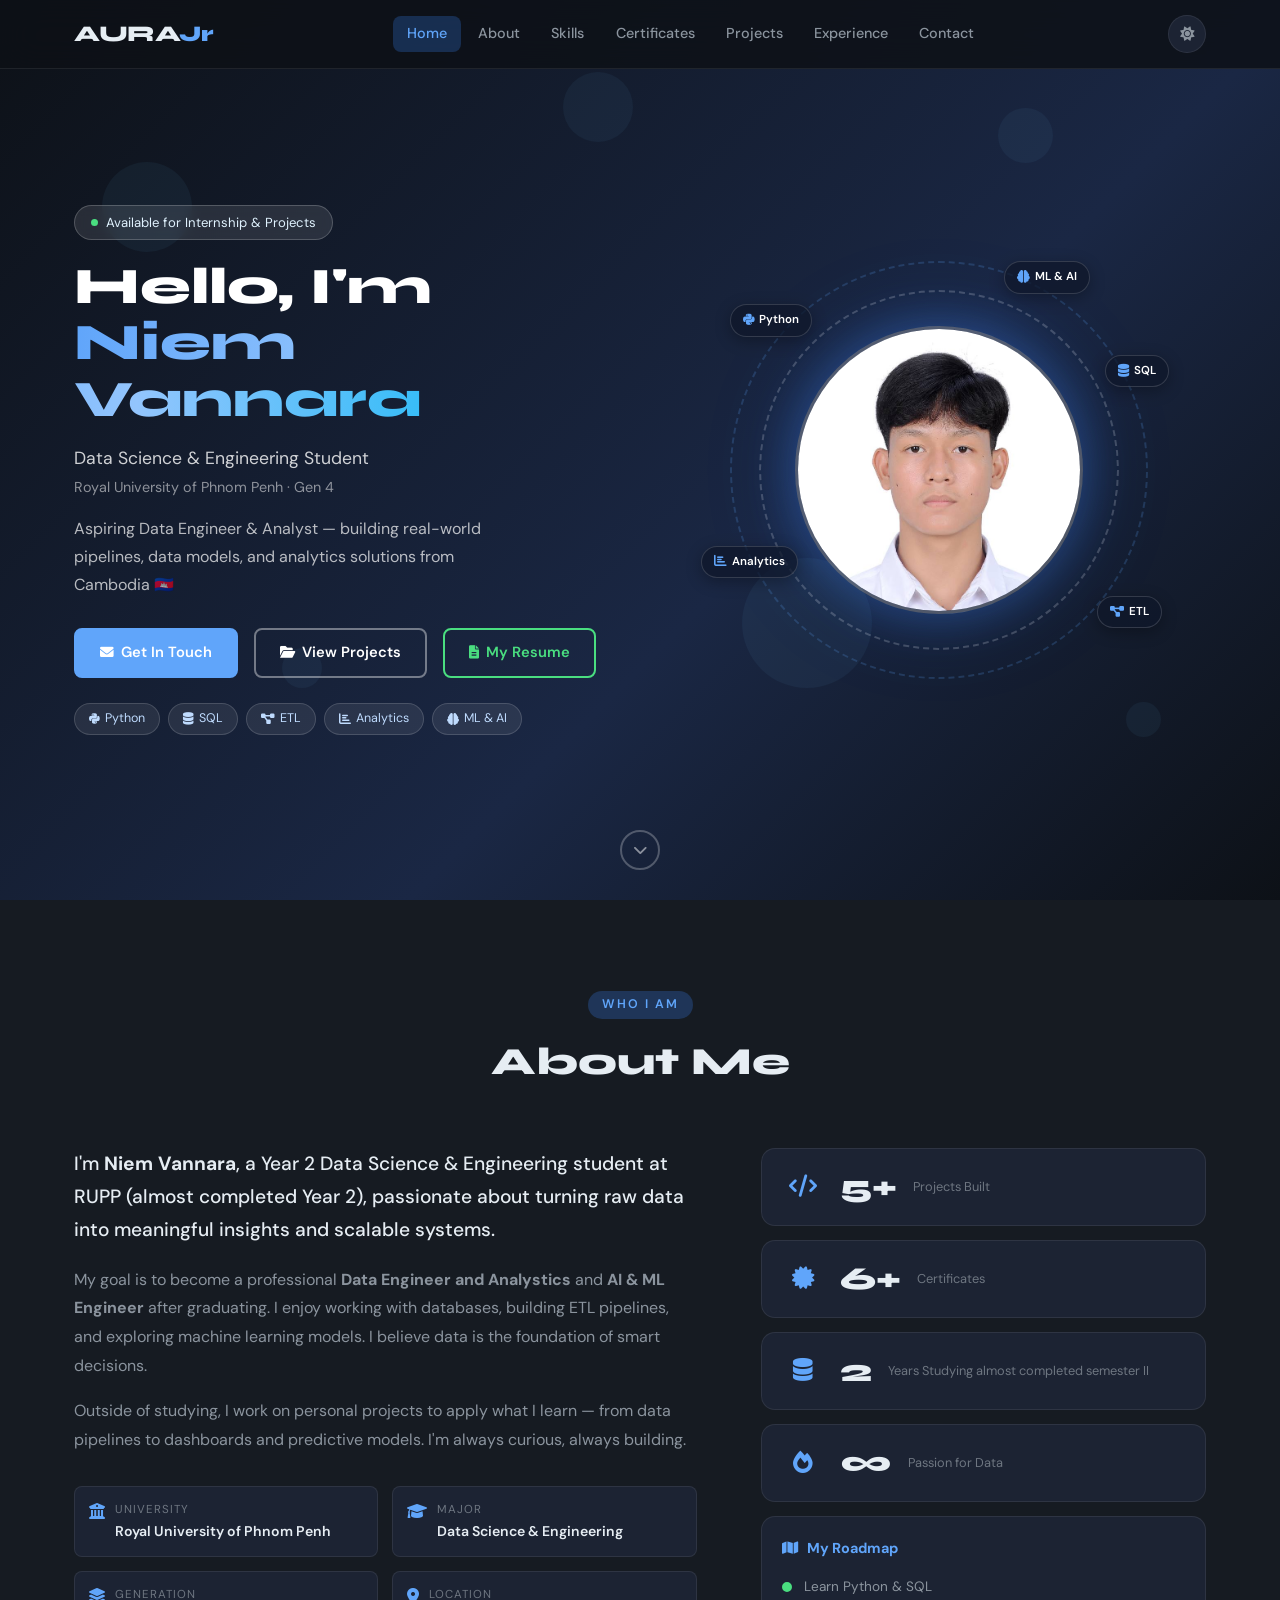
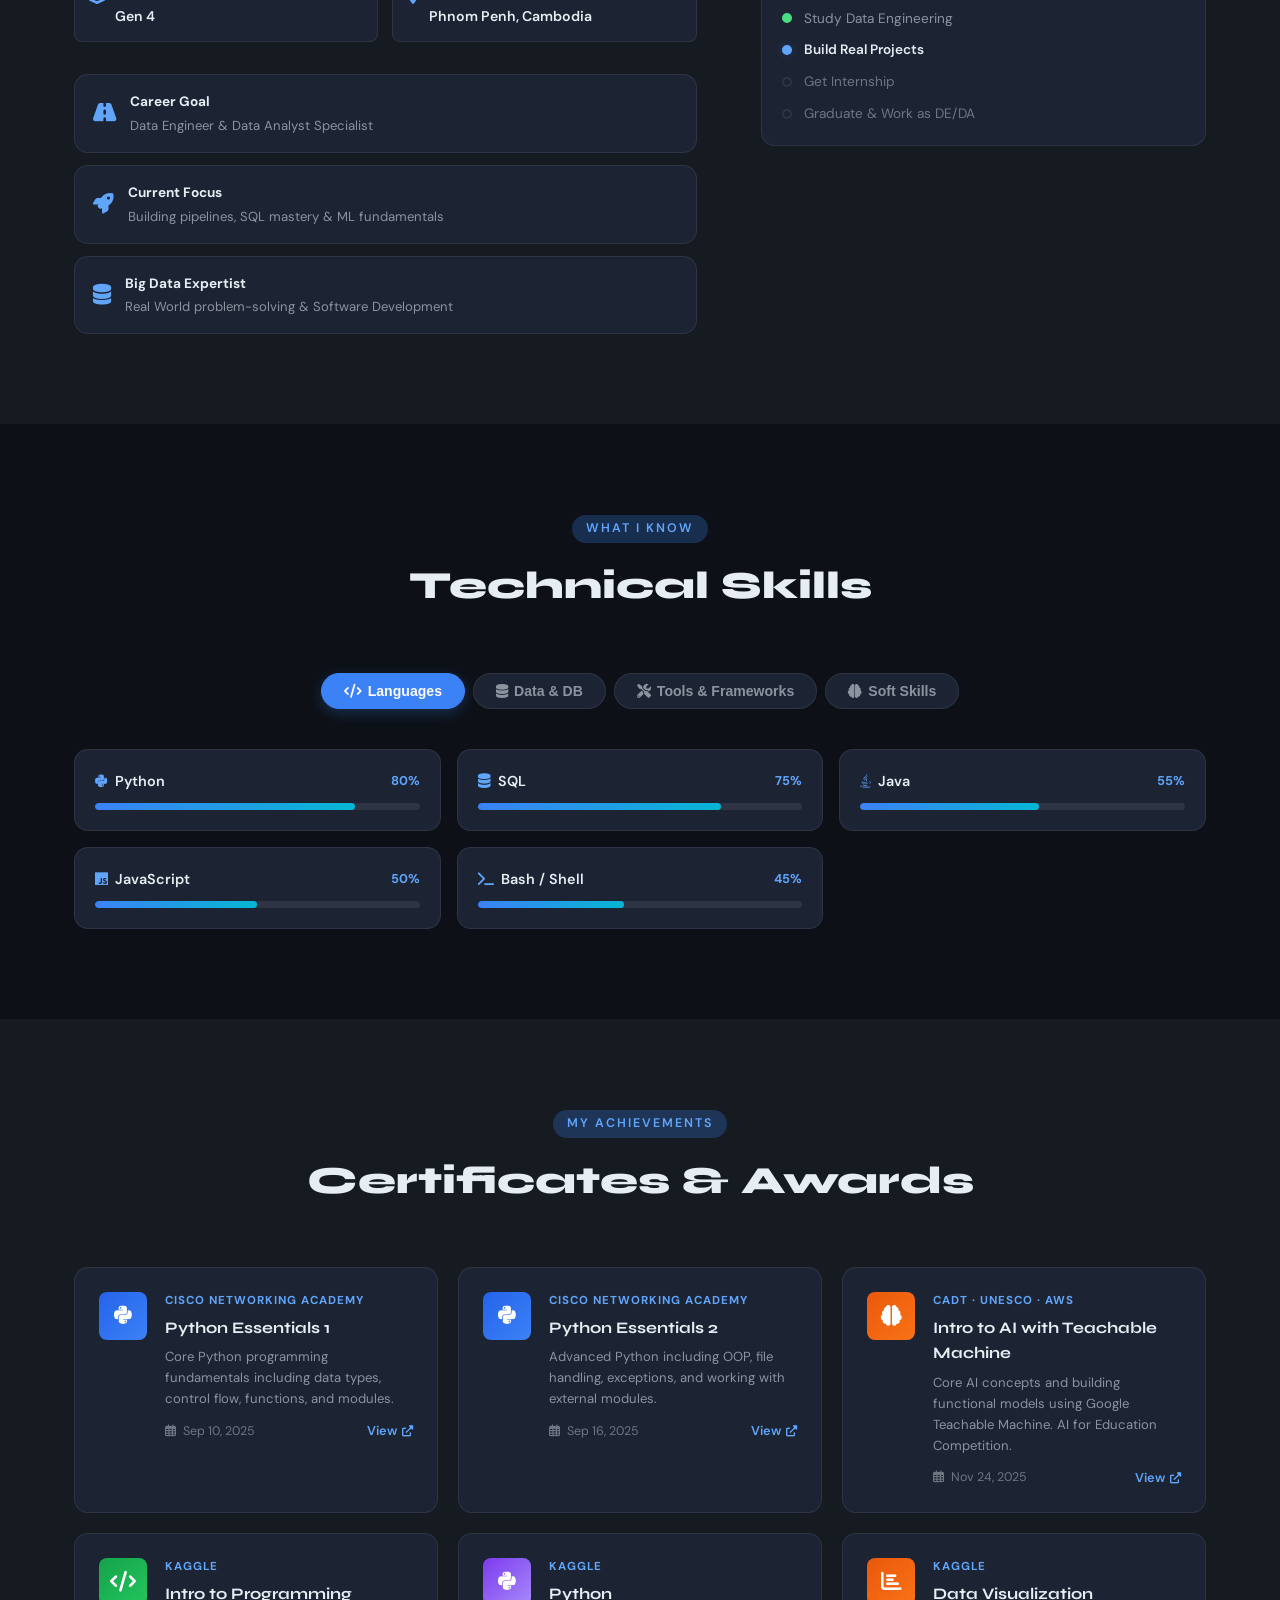
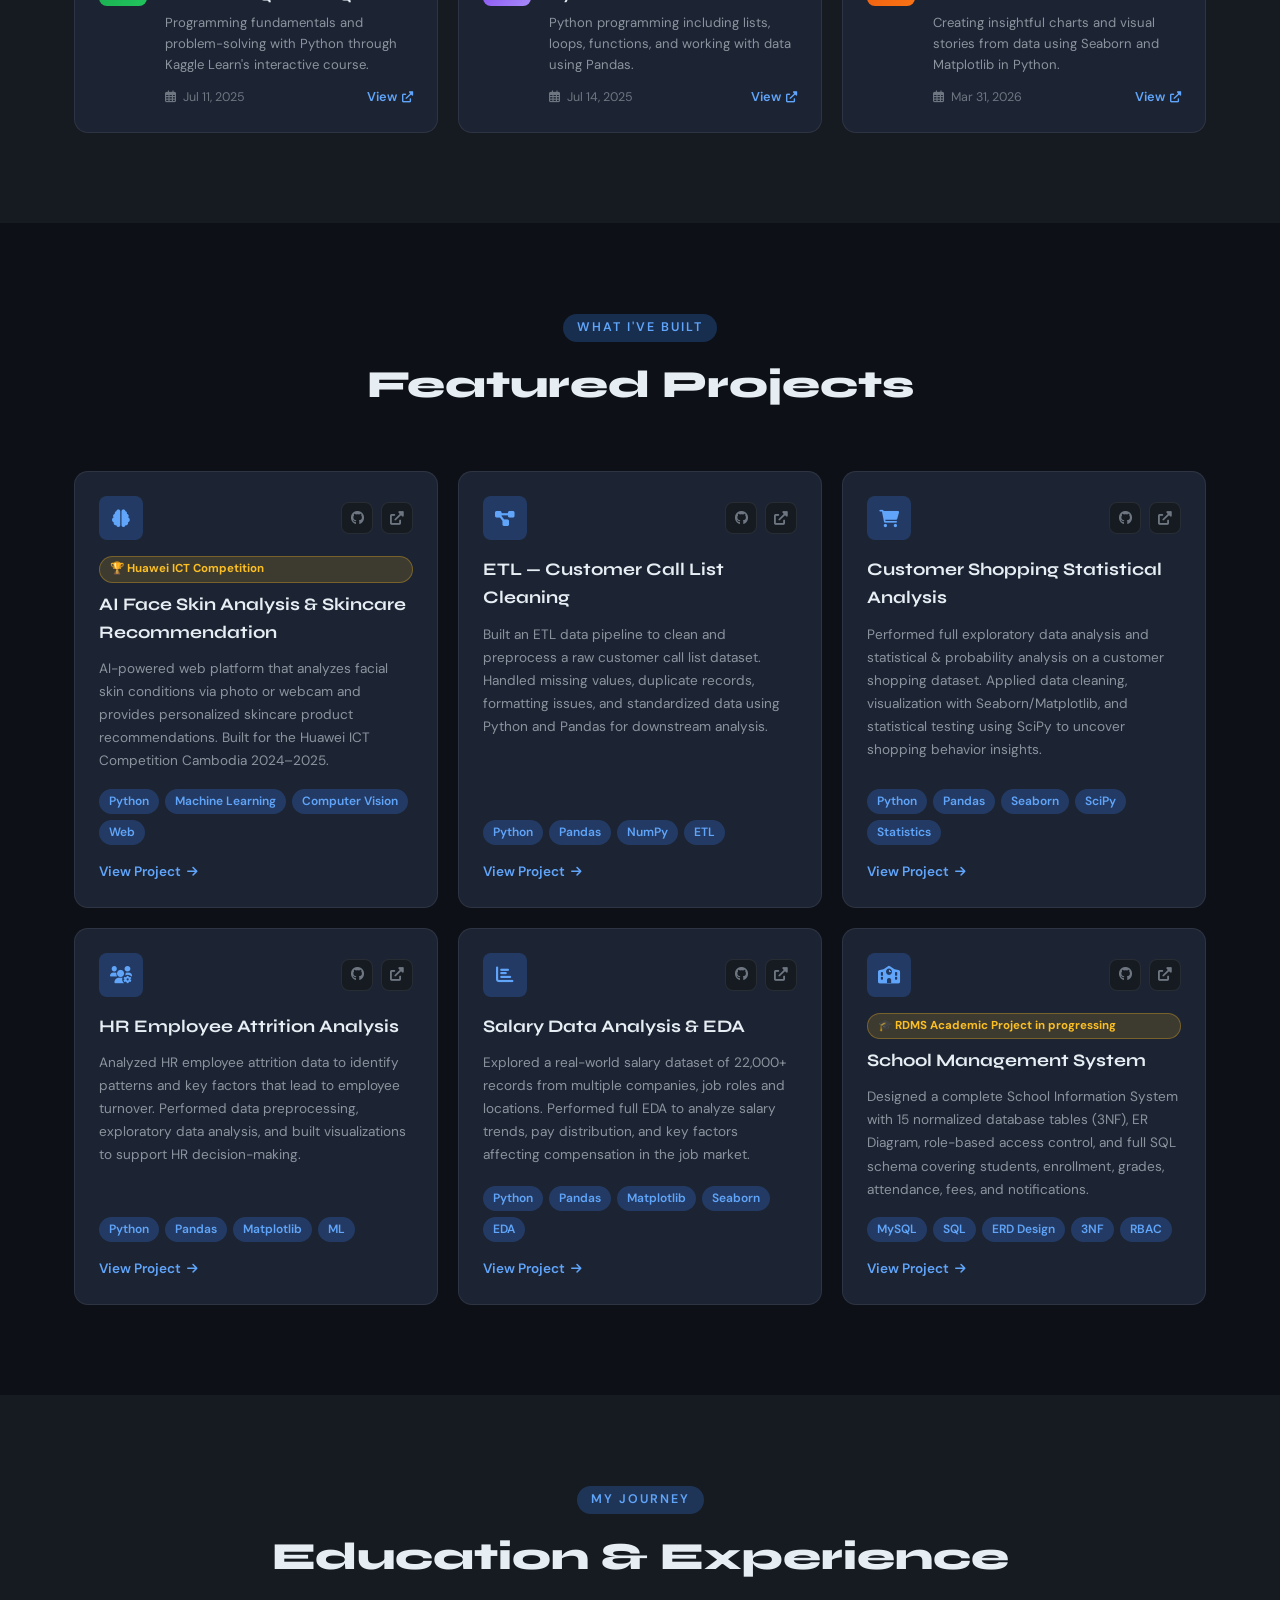
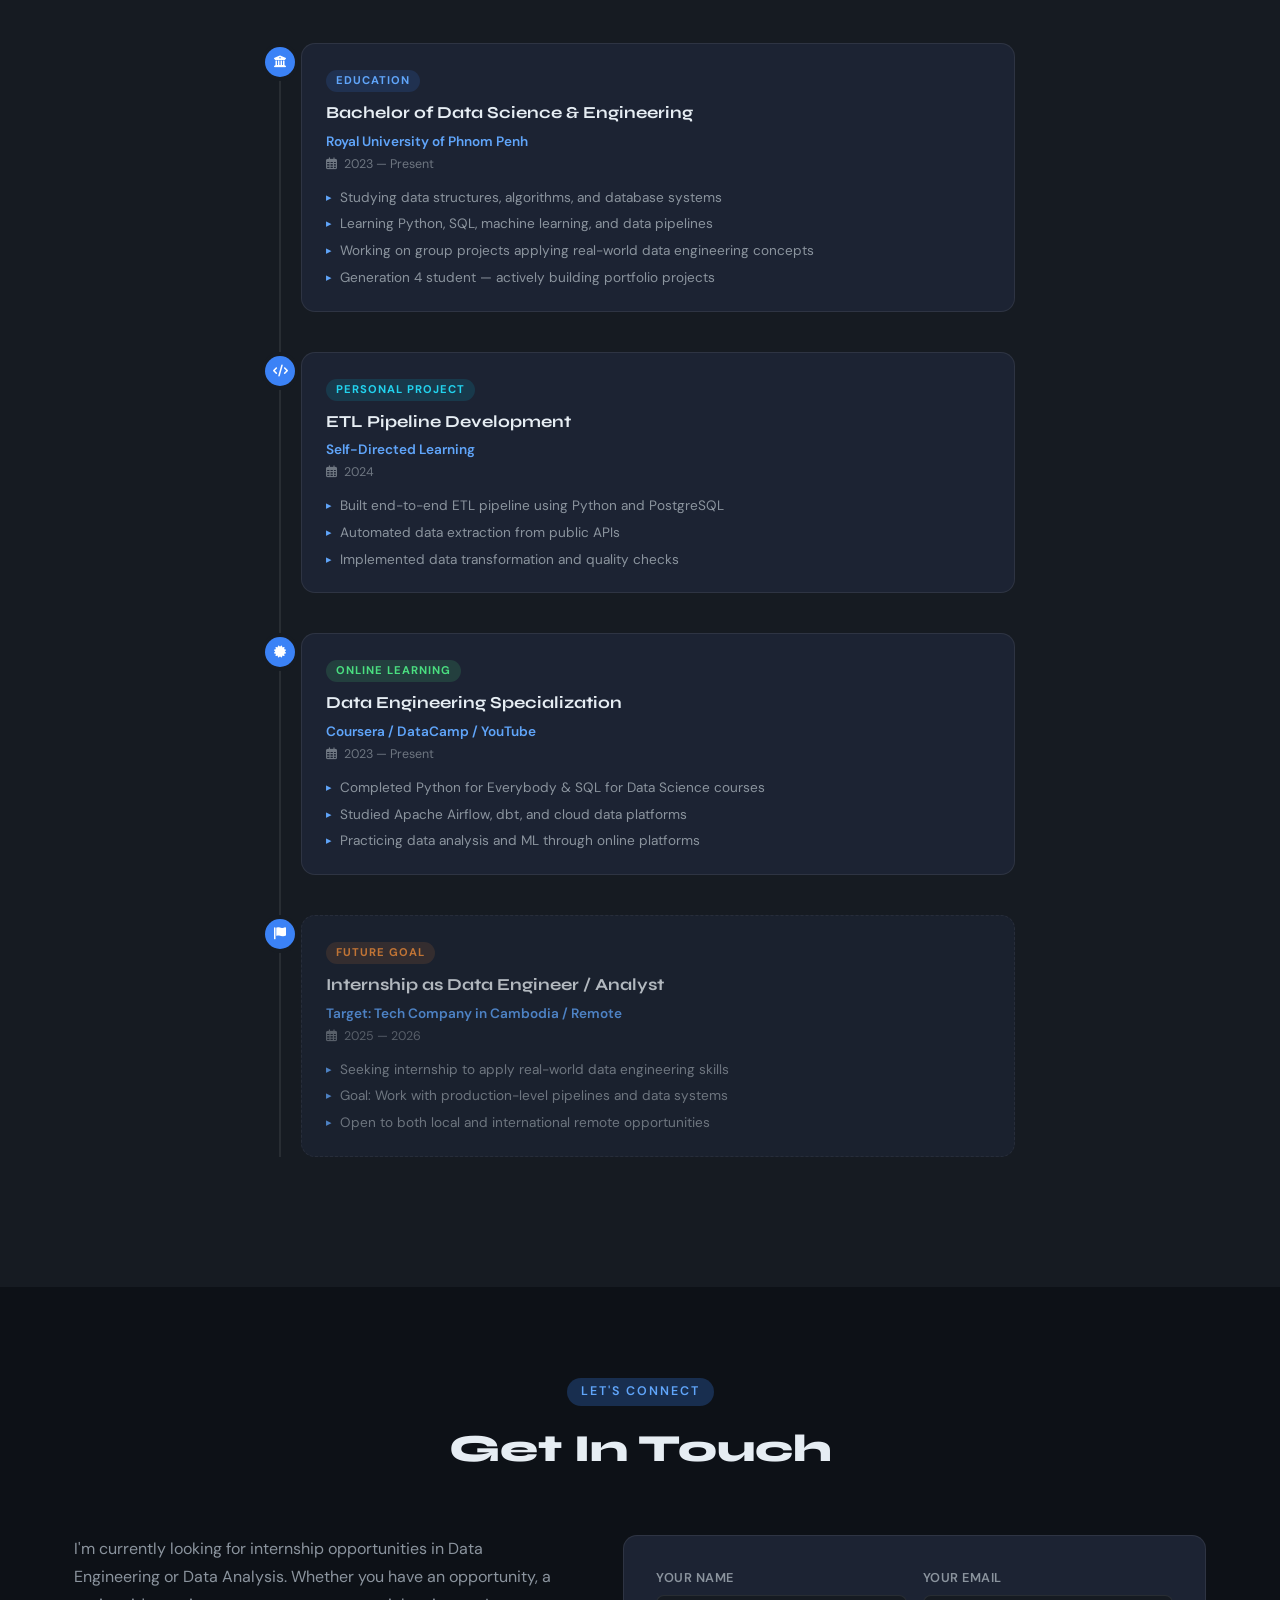
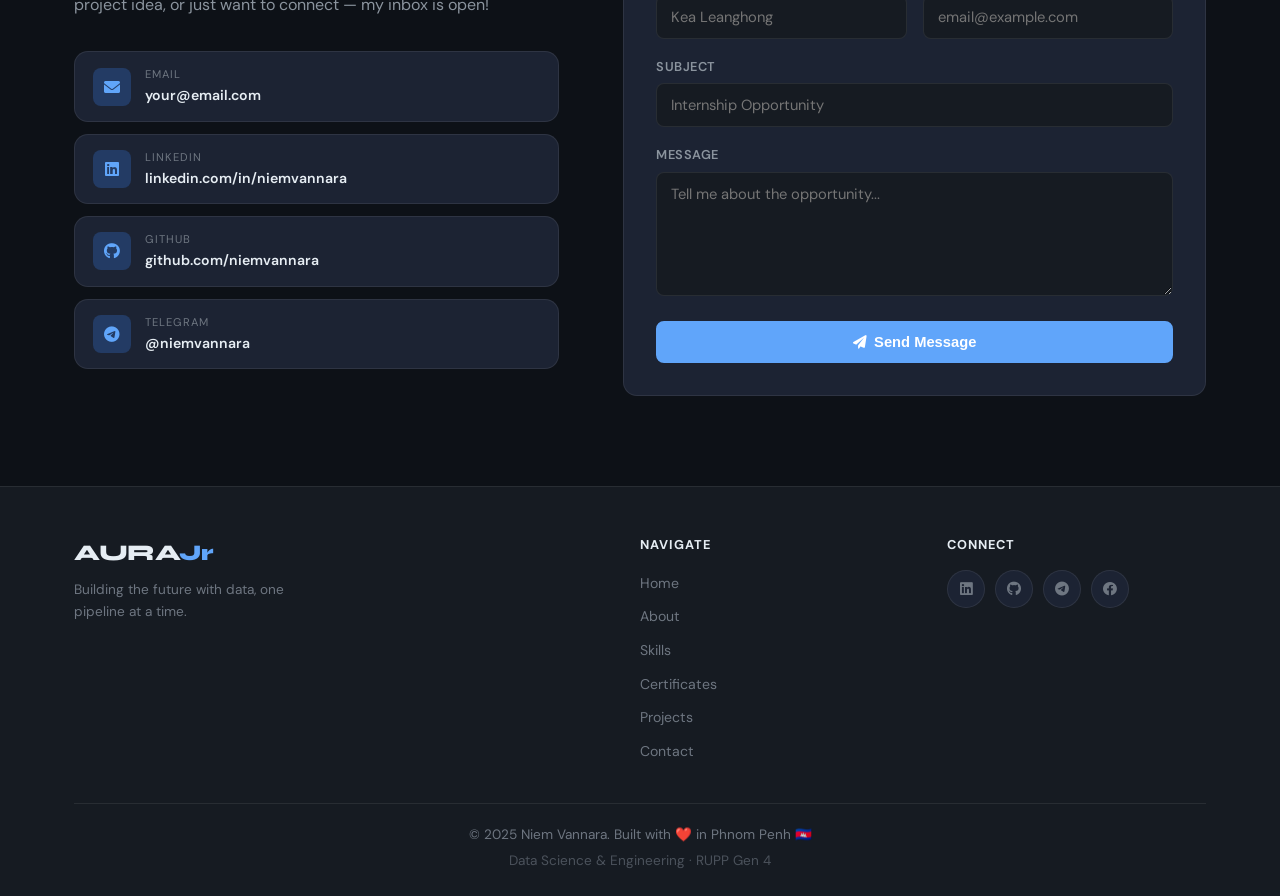
==== commit 6d8f1a84: "added sms file" ====
--- a/index.html
+++ b/index.html
@@ -584,24 +584,30 @@
             </div>
 
             <!-- Project 6: School Management System -->
-            <div class="project-card project-wip">
-                <div class="project-top">
-                    <div class="project-icon"><i class="fas fa-school"></i></div>
-                    <div class="project-links">
-                        <a href="https://github.com/Vannara22" target="_blank" title="GitHub"><i class="fab fa-github"></i></a>
-                    </div>
-                </div>
-                <div class="project-badge wip">🚧 In Progress</div>
-                <h3 class="project-title">School Management System</h3>
-                <p class="project-description">Designing and building a full database-driven school management system. Includes student records, course enrollment, grading, and reporting modules with a normalized relational database schema.</p>
-                <div class="project-tech">
-                    <span class="tech-tag">MySQL</span>
-                    <span class="tech-tag">SQL</span>
-                    <span class="tech-tag">ERD Design</span>
-                    <span class="tech-tag">Python</span>
-                </div>
-                <a href="https://github.com/Vannara22" target="_blank" class="project-detail-btn">View on GitHub <i class="fas fa-arrow-right"></i></a>
-            </div>
+<div class="project-card">
+    <div class="project-top">
+        <div class="project-icon"><i class="fas fa-school"></i></div>
+        <div class="project-links">
+            <a href="https://github.com/Vannara22" target="_blank" title="GitHub"><i class="fab fa-github"></i></a>
+            <a href="projects/school-management.html" title="View Details"><i class="fas fa-external-link-alt"></i></a>
+        </div>
+    </div>
+    <div class="project-badge competition">🎓 RDMS Academic Project in progressing</div>
+    <h3 class="project-title">School Management System</h3>
+    <p class="project-description">
+        Designed a complete School Information System with 15 normalized database tables (3NF),
+        ER Diagram, role-based access control, and full SQL schema covering students,
+        enrollment, grades, attendance, fees, and notifications.
+    </p>
+    <div class="project-tech">
+        <span class="tech-tag">MySQL</span>
+        <span class="tech-tag">SQL</span>
+        <span class="tech-tag">ERD Design</span>
+        <span class="tech-tag">3NF</span>
+        <span class="tech-tag">RBAC</span>
+    </div>
+    <a href="projects/school-management.html" class="project-detail-btn">View Project <i class="fas fa-arrow-right"></i></a>
+</div>
 
         </div>
     </div>
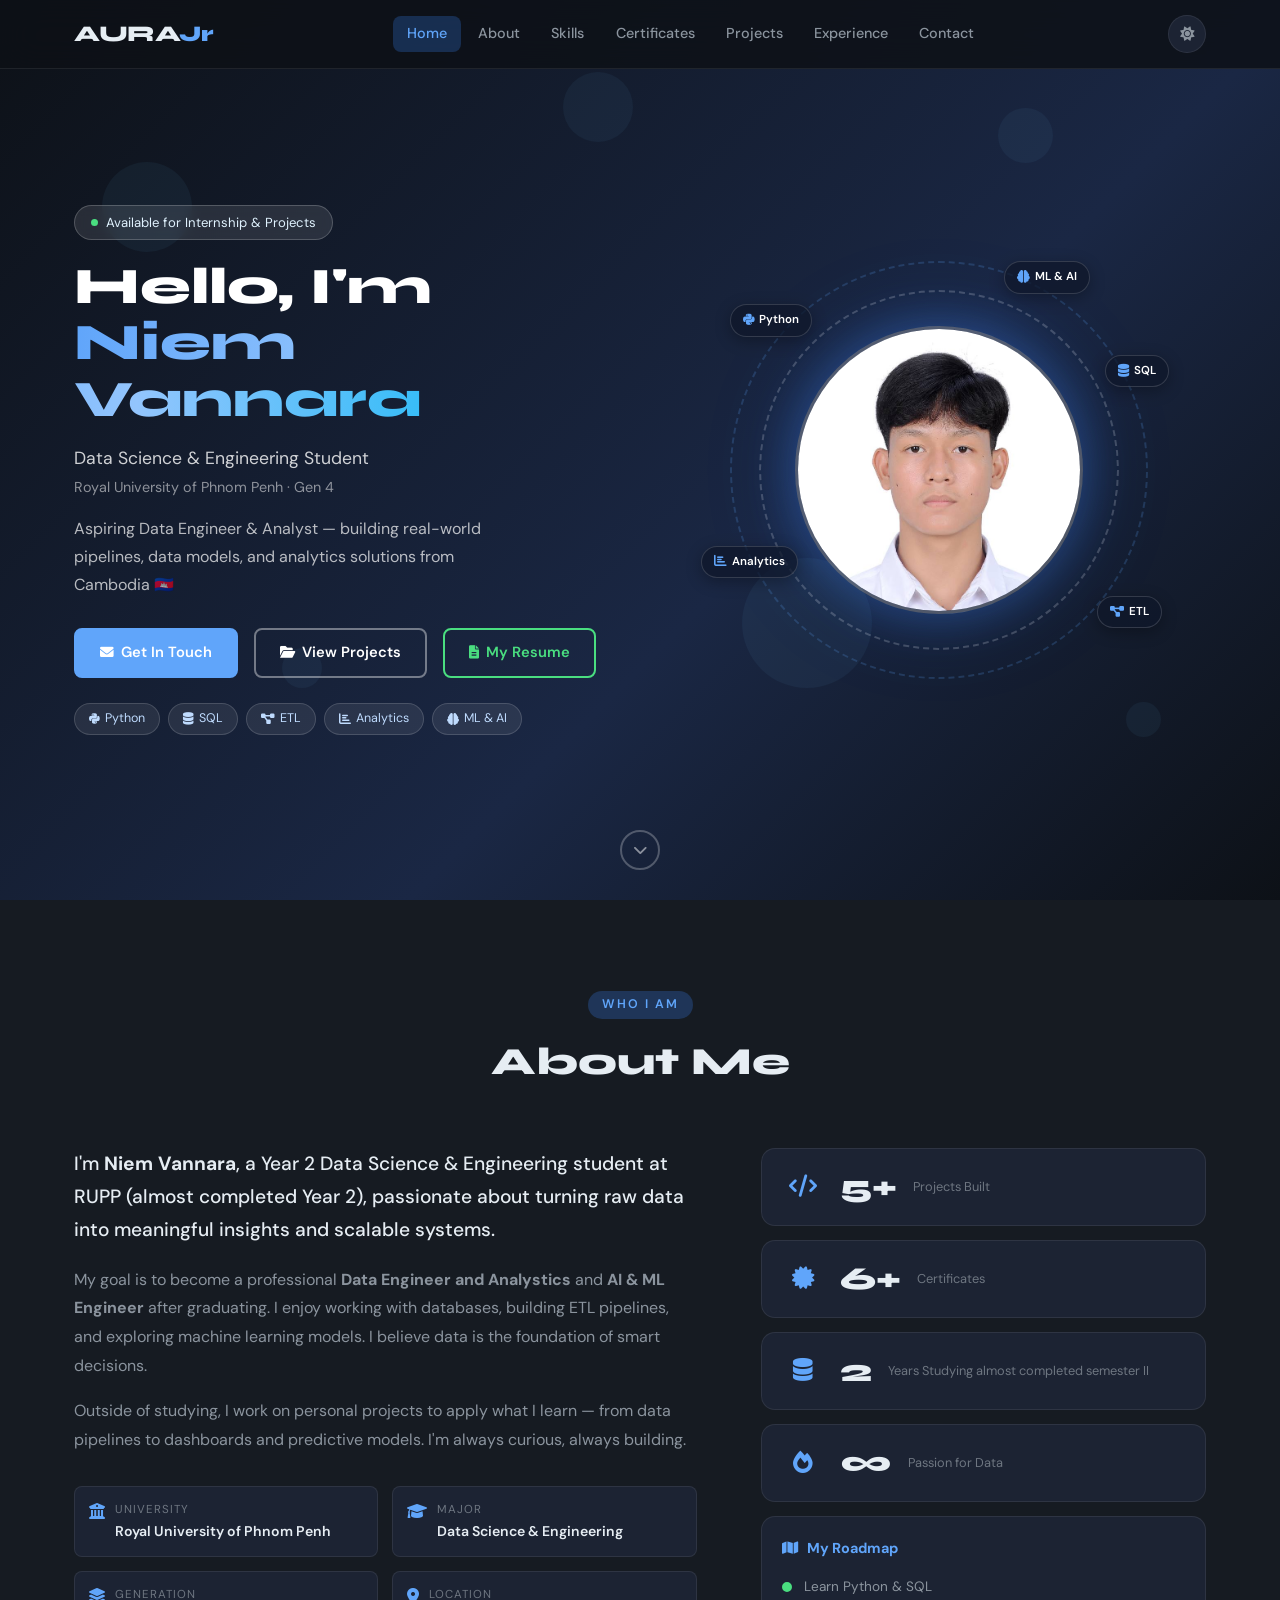
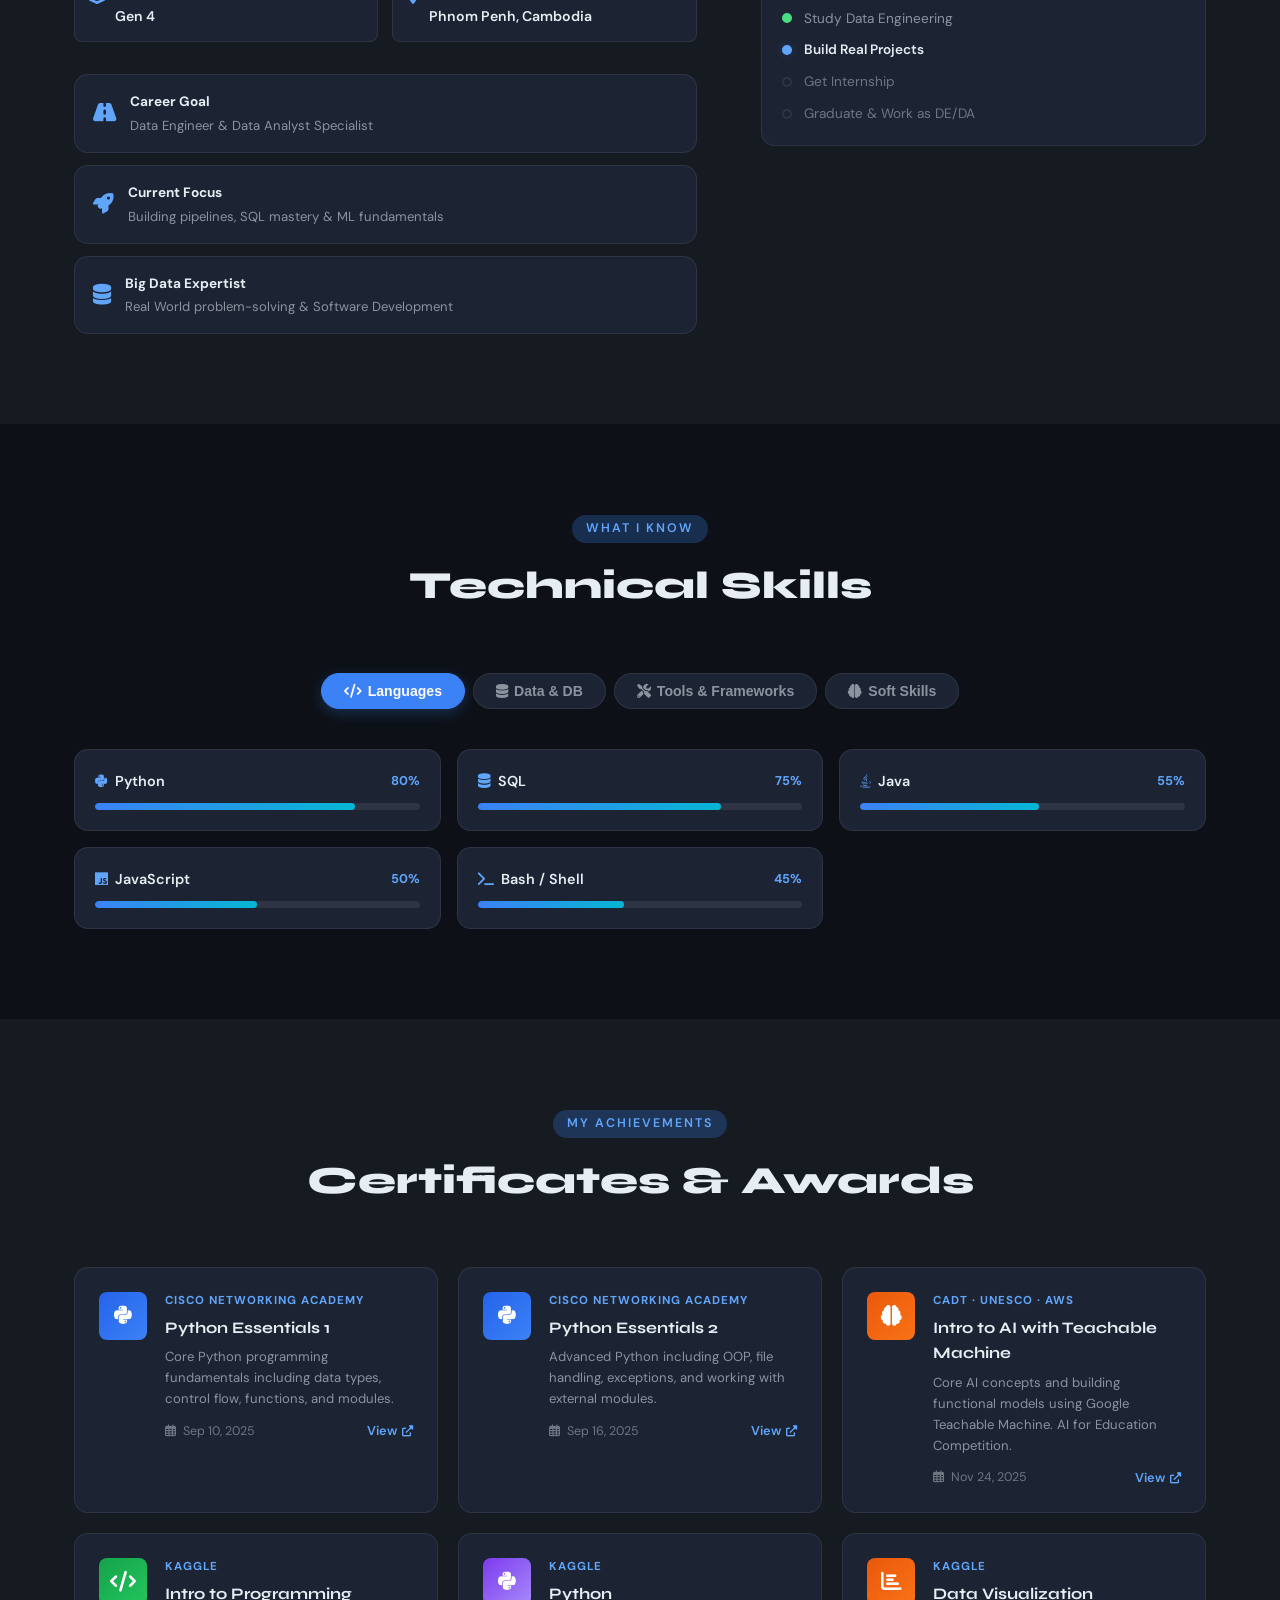
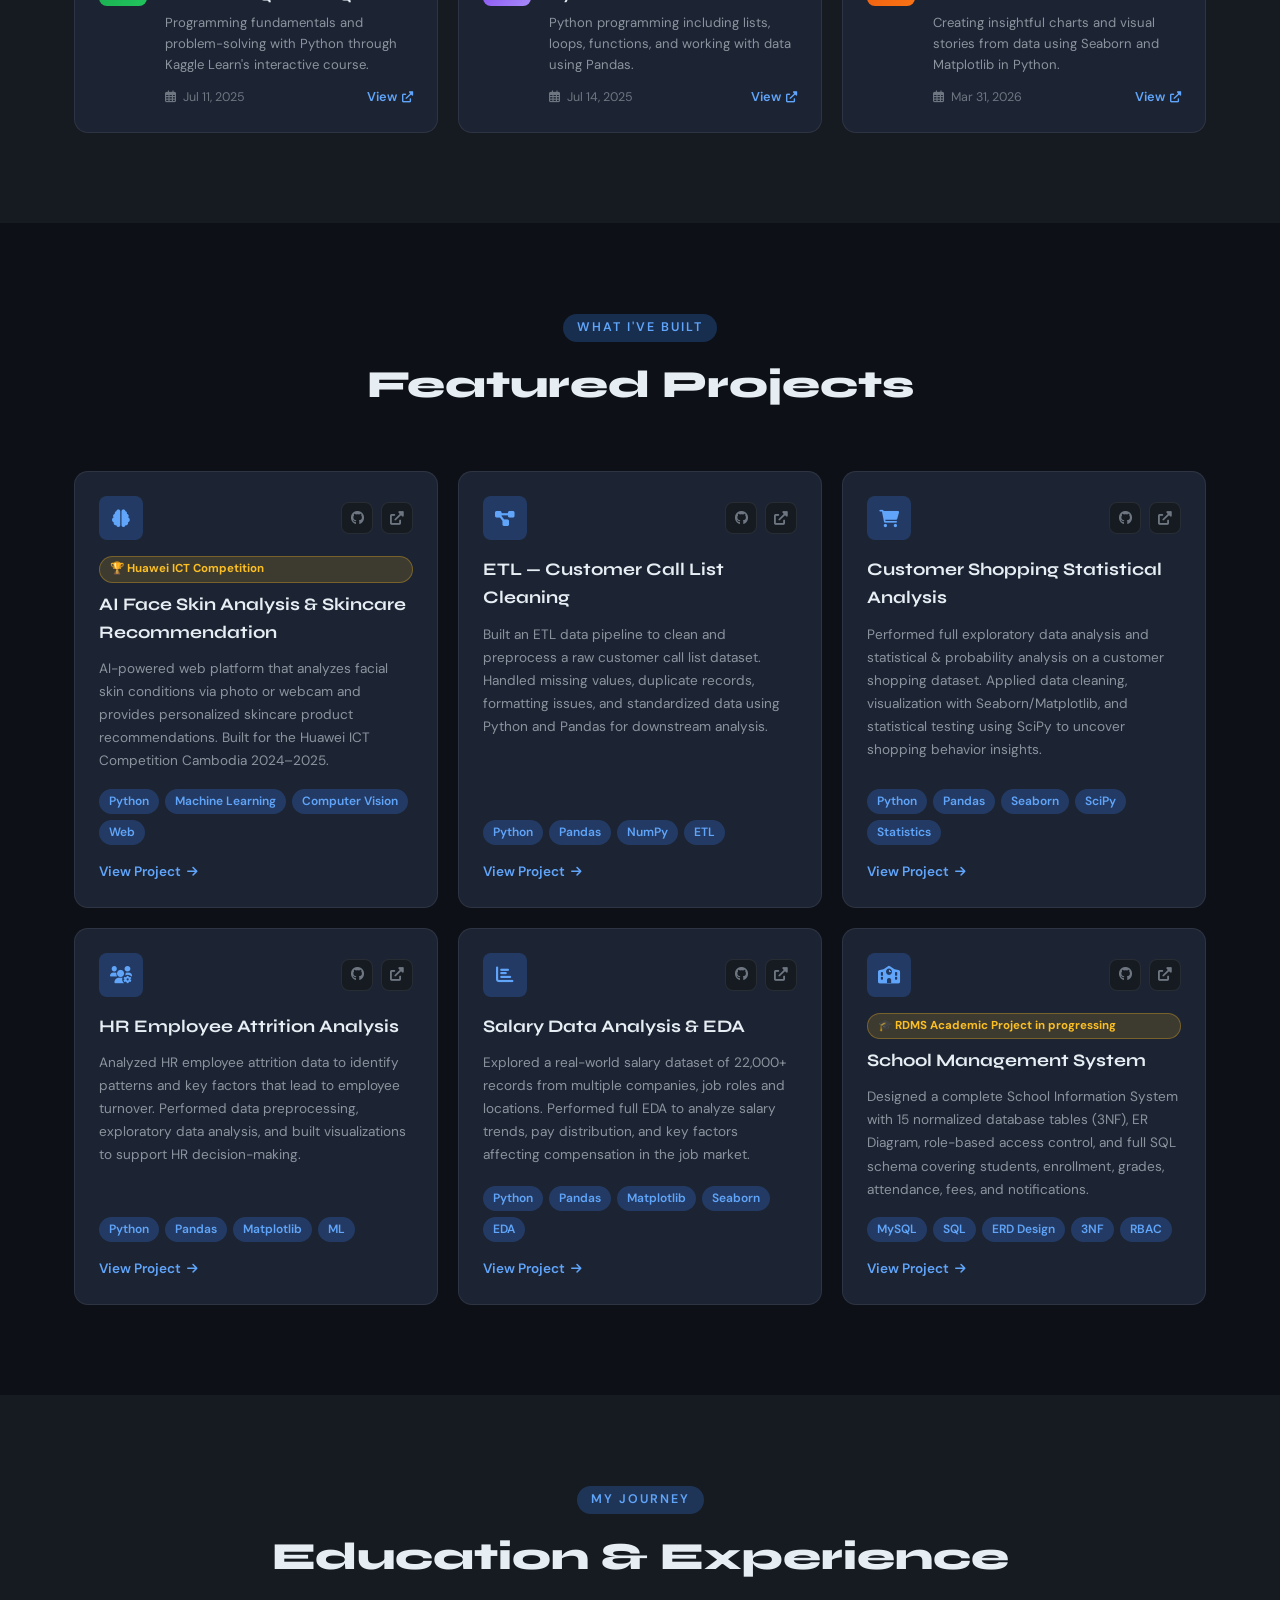
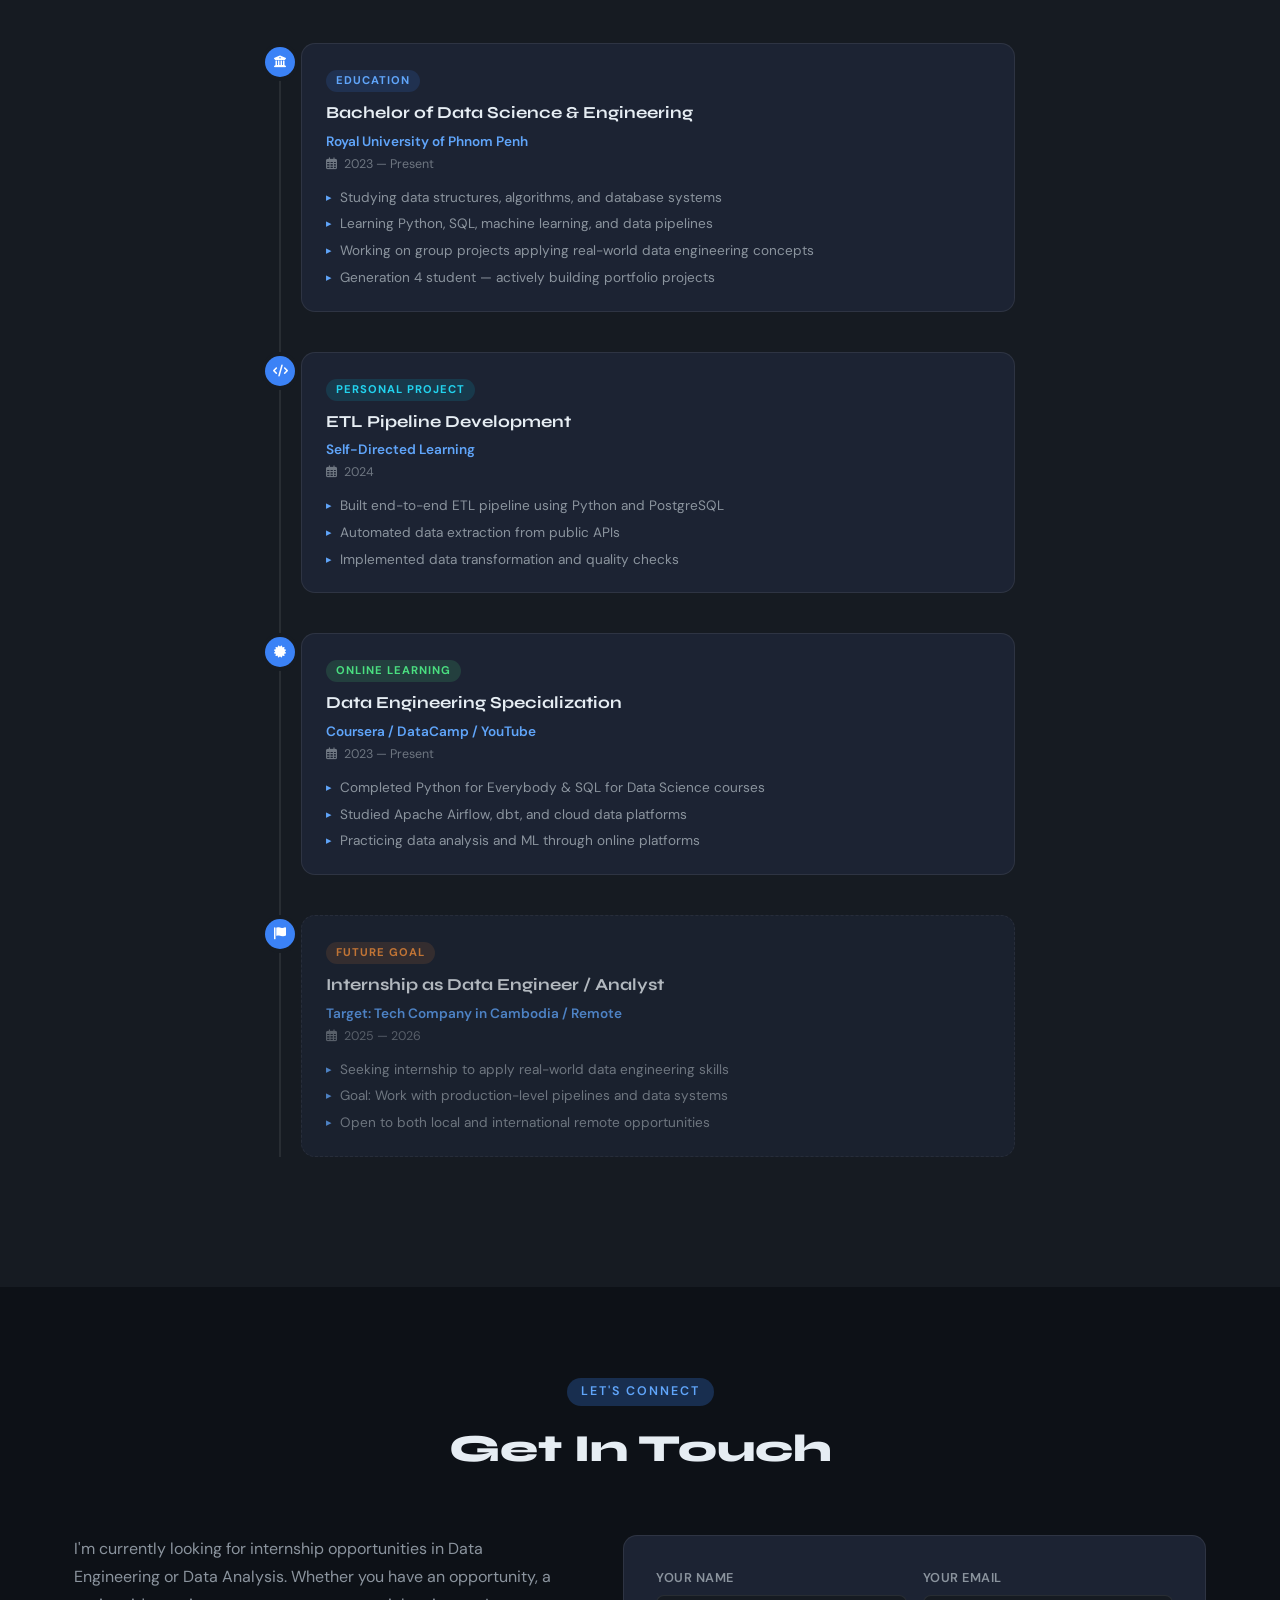
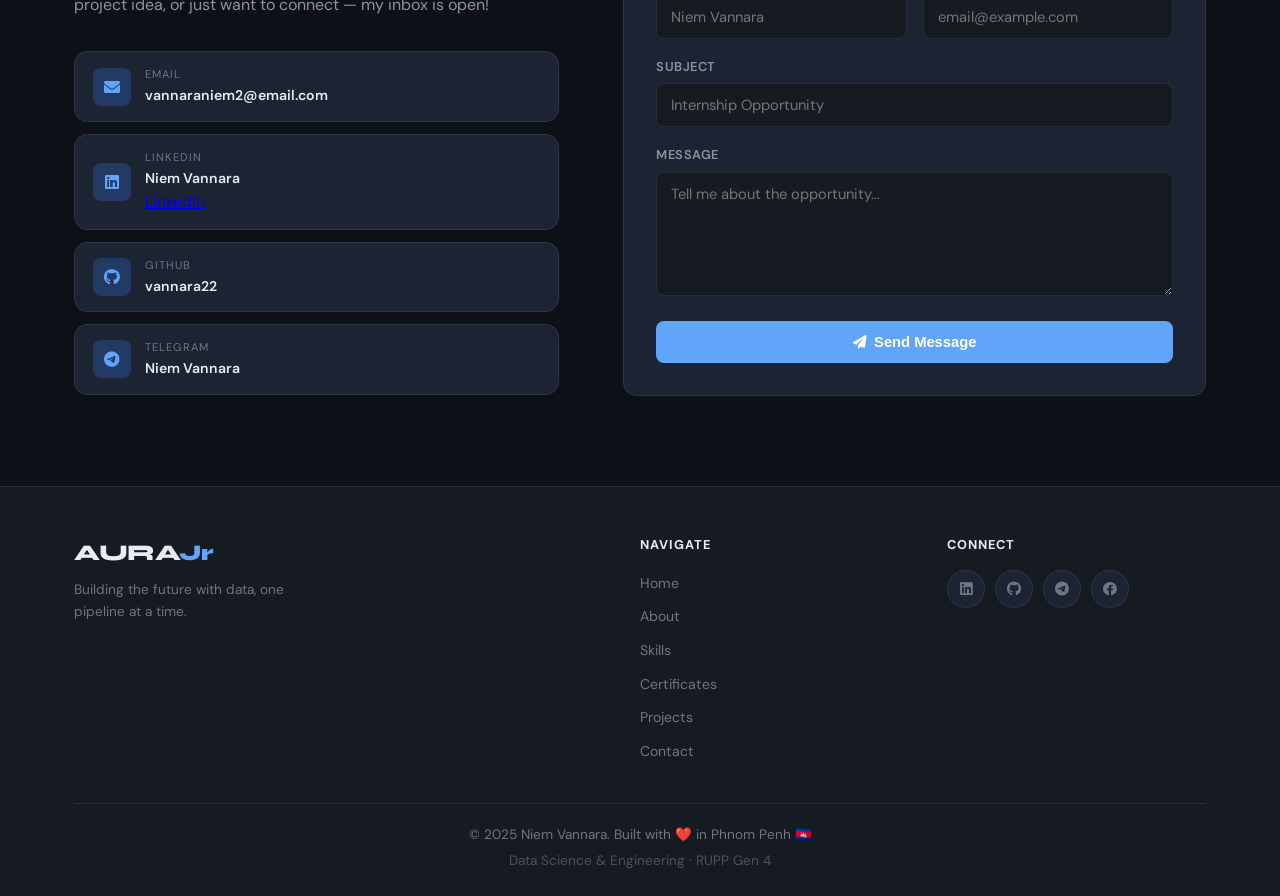
==== commit 07fe5d08: "update contact" ====
--- a/index.html
+++ b/index.html
@@ -690,77 +690,87 @@
     </section>
 
     <!-- Contact Section -->
-    <section id="contact" class="contact">
-        <div class="container">
-            <div class="section-header">
-                <span class="section-tag">Let's Connect</span>
-                <h2 class="section-title">Get In Touch</h2>
-            </div>
-            <div class="contact-grid">
-                <div class="contact-left">
-                    <p class="contact-intro">
-                        I'm currently looking for internship opportunities in Data Engineering or Data Analysis.
-                        Whether you have an opportunity, a project idea, or just want to connect — my inbox is open!
-                    </p>
-                    <div class="contact-methods">
-                        <a href="mailto:your@email.com" class="contact-method">
-                            <div class="method-icon"><i class="fas fa-envelope"></i></div>
-                            <div>
-                                <span class="method-label">Email</span>
-                                <span class="method-value">your@email.com</span>
-                            </div>
-                        </a>
-                        <a href="#" class="contact-method">
-                            <div class="method-icon"><i class="fab fa-linkedin"></i></div>
-                            <div>
-                                <span class="method-label">LinkedIn</span>
-                                <span class="method-value">linkedin.com/in/niemvannara</span>
-                            </div>
-                        </a>
-                        <a href="#" class="contact-method">
-                            <div class="method-icon"><i class="fab fa-github"></i></div>
-                            <div>
-                                <span class="method-label">GitHub</span>
-                                <span class="method-value">github.com/niemvannara</span>
-                            </div>
-                        </a>
-                        <a href="#" class="contact-method">
-                            <div class="method-icon"><i class="fab fa-telegram"></i></div>
-                            <div>
-                                <span class="method-label">Telegram</span>
-                                <span class="method-value">@niemvannara</span>
-                            </div>
-                        </a>
-                    </div>
-                </div>
-                <div class="contact-right">
-                    <form id="contactForm" class="contact-form">
-                        <div class="form-row">
-                            <div class="form-group">
-                                <label>Your Name</label>
-                                <input type="text" name="name" placeholder="Kea Leanghong" required>
-                            </div>
-                            <div class="form-group">
-                                <label>Your Email</label>
-                                <input type="email" name="email" placeholder="email@example.com" required>
-                            </div>
-                        </div>
+<section id="contact" class="contact">
+    <div class="container">
+        <div class="section-header">
+            <span class="section-tag">Let's Connect</span>
+            <h2 class="section-title">Get In Touch</h2>
+        </div>
+        <div class="contact-grid">
+            <div class="contact-left">
+                <p class="contact-intro">
+                    I'm currently looking for internship opportunities in Data Engineering or Data Analysis.
+                    Whether you have an opportunity, a project idea, or just want to connect — my inbox is open!
+                </p>
+                <div class="contact-methods">
+                    <!-- Email: fixed mailto link -->
+                    <a href="mailto:vannaraniem2@email.com" class="contact-method">
+                        <div class="method-icon"><i class="fas fa-envelope"></i></div>
+                        <div>
+                            <span class="method-label">Email</span>
+                            <span class="method-value">vannaraniem2@email.com</span>
+                        </div>
+                    </a>
+
+                    <!-- LinkedIn: removed outer link, now a div with inner link only -->
+                    <div class="contact-method">
+                        <div class="method-icon"><i class="fab fa-linkedin"></i></div>
+                        <div>
+                            <span class="method-label">LinkedIn</span>
+                            <span class="method-value">Niem Vannara</span>
+                            <a href="https://www.linkedin.com/in/vannara-niem-0b12533b2" target="_blank" rel="noopener noreferrer" class="proj-link-btn"></i> LinkedIn
+                                
+                            </a>
+                        </div>
+                    </div>
+
+                    <!-- GitHub: fixed link -->
+                    <a href="https://github.com/Vannara22" target="_blank" rel="noopener noreferrer" class="contact-method">
+                        <div class="method-icon"><i class="fab fa-github"></i></div>
+                        <div>
+                            <span class="method-label">GitHub</span>
+                            <span class="method-value">vannara22</span>
+                        </div>
+                    </a>
+
+                    <!-- Telegram: fixed link (using t.me) -->
+                    <a href="https://t.me/Leng_E" target="_blank" rel="noopener noreferrer" class="contact-method">
+                        <div class="method-icon"><i class="fab fa-telegram"></i></div>
+                        <div>
+                            <span class="method-label">Telegram</span>
+                            <span class="method-value">Niem Vannara</span>
+                        </div>
+                    </a>
+                </div>
+            </div>
+            <div class="contact-right">
+                <form id="contactForm" class="contact-form">
+                    <div class="form-row">
                         <div class="form-group">
-                            <label>Subject</label>
-                            <input type="text" name="subject" placeholder="Internship Opportunity" required>
+                            <label>Your Name</label>
+                            <input type="text" name="name" placeholder="Niem Vannara" required>
                         </div>
                         <div class="form-group">
-                            <label>Message</label>
-                            <textarea name="message" placeholder="Tell me about the opportunity..." rows="5" required></textarea>
-                        </div>
-                        <button type="submit" class="btn btn-primary btn-full">
-                            <i class="fas fa-paper-plane"></i> Send Message
-                        </button>
-                    </form>
-                </div>
-            </div>
-        </div>
-    </section>
+                            <label>Your Email</label>
+                            <input type="email" name="email" placeholder="email@example.com" required>
+                        </div>
+                    </div>
+                    <div class="form-group">
+                        <label>Subject</label>
+                        <input type="text" name="subject" placeholder="Internship Opportunity" required>
+                    </div>
+                    <div class="form-group">
+                        <label>Message</label>
+                        <textarea name="message" placeholder="Tell me about the opportunity..." rows="5" required></textarea>
+                    </div>
+                    <button type="submit" class="btn btn-primary btn-full">
+                        <i class="fas fa-paper-plane"></i> Send Message
+                    </button>
+                </form>
+            </div>
+        </div>
+    </div>
+</section>
 
     <!-- Footer -->
     <footer class="footer">
@@ -784,9 +794,9 @@
                 <div class="footer-social">
                     <h4>Connect</h4>
                     <div class="social-row">
-                        <a href="#" class="social-btn"><i class="fab fa-linkedin"></i></a>
-                        <a href="#" class="social-btn"><i class="fab fa-github"></i></a>
-                        <a href="#" class="social-btn"><i class="fab fa-telegram"></i></a>
+                        <a href="https://www.linkedin.com/in/vannara-niem-0b12533b2" class="social-btn"><i class="fab fa-linkedin"></i></a>
+                        <a href="https://github.com/Vannara22#" class="social-btn"><i class="fab fa-github"></i></a>
+                        <a href="https://t.me/Leng_E" class="social-btn"><i class="fab fa-telegram"></i></a>
                         <a href="#" class="social-btn"><i class="fab fa-facebook"></i></a>
                     </div>
                 </div>
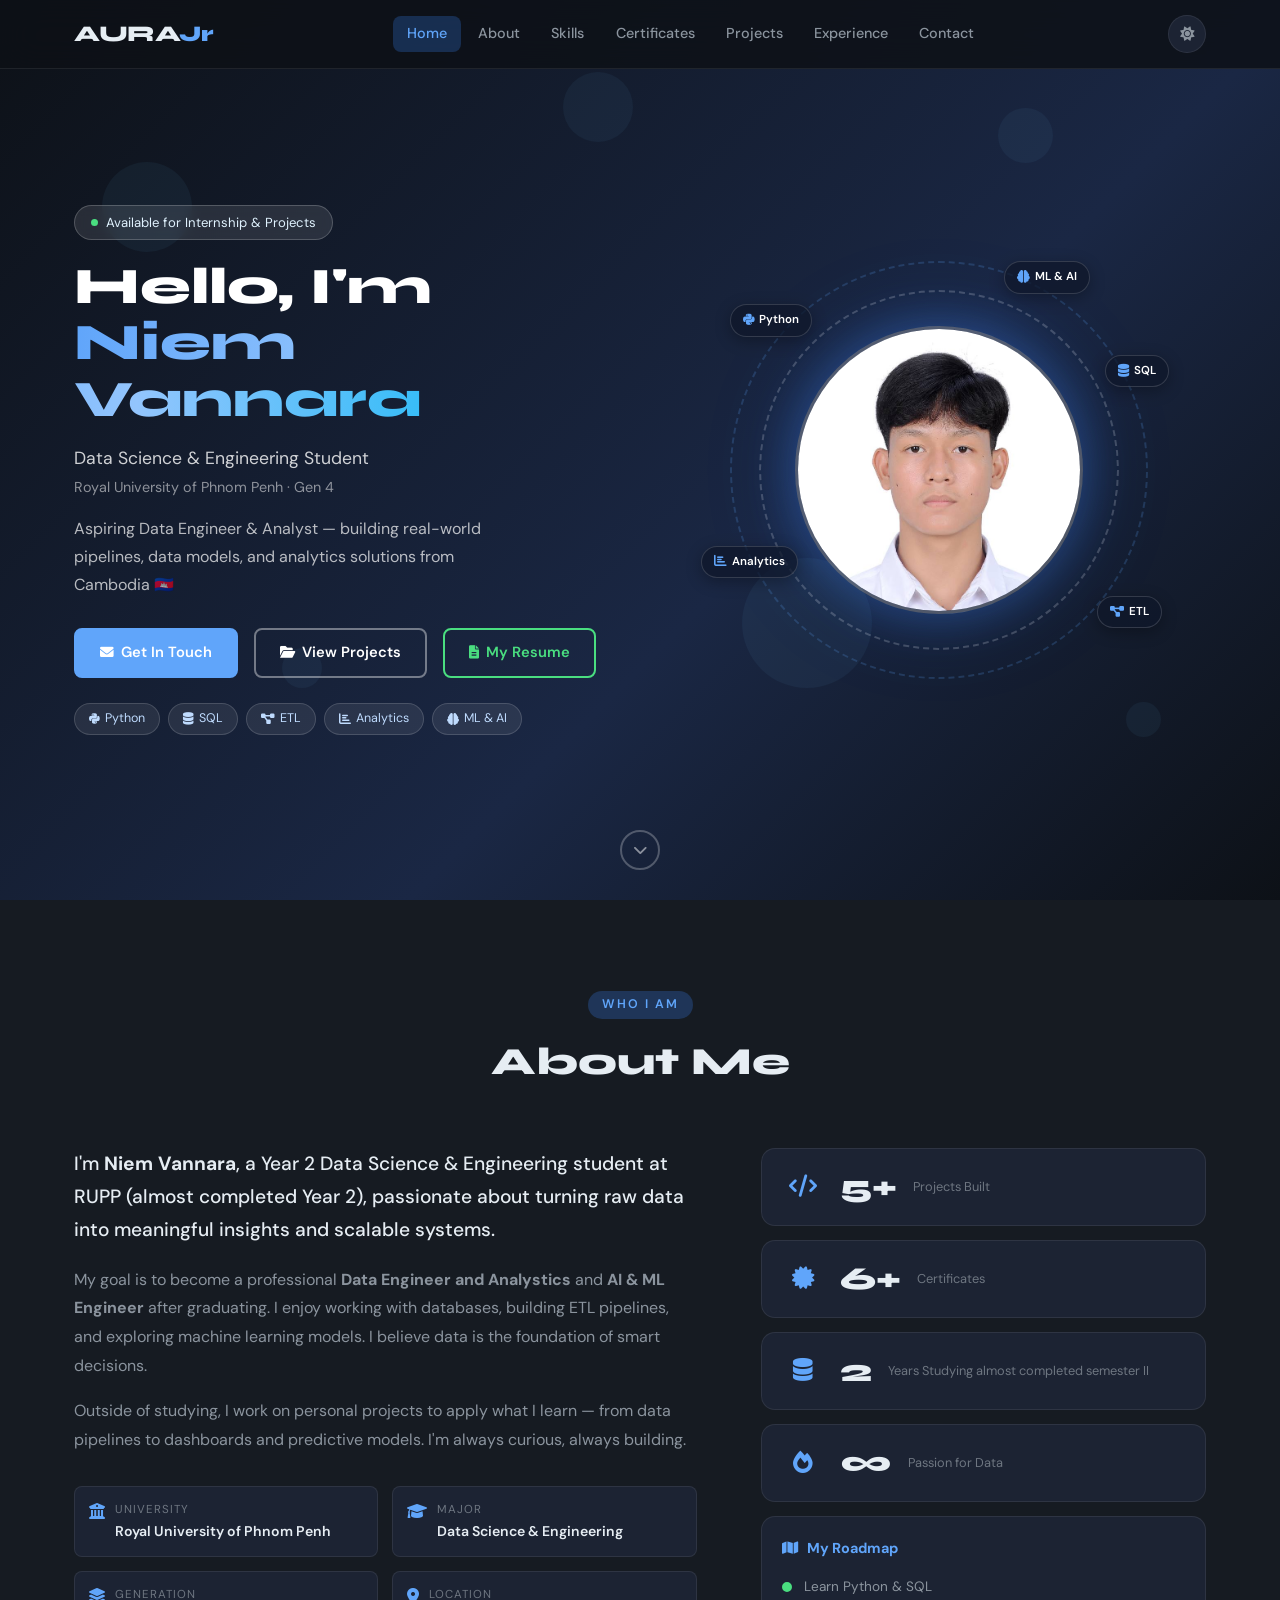
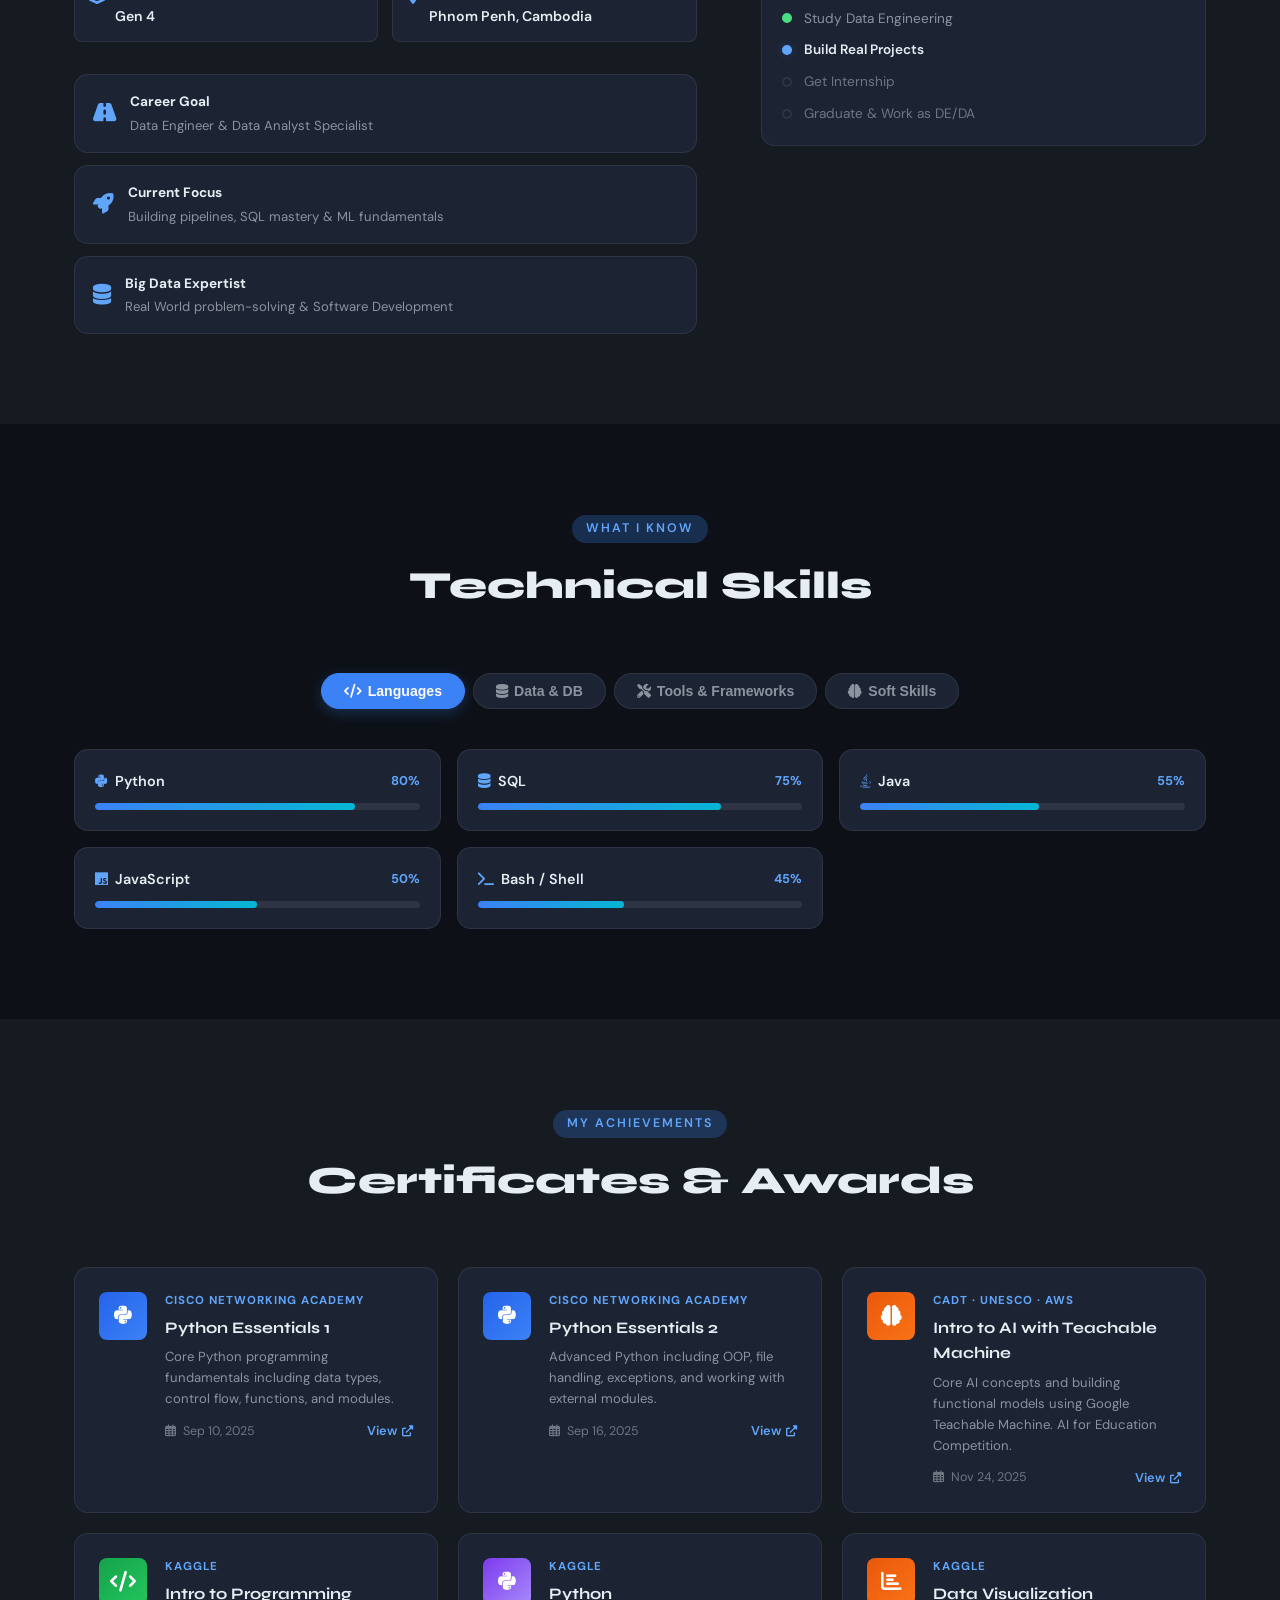
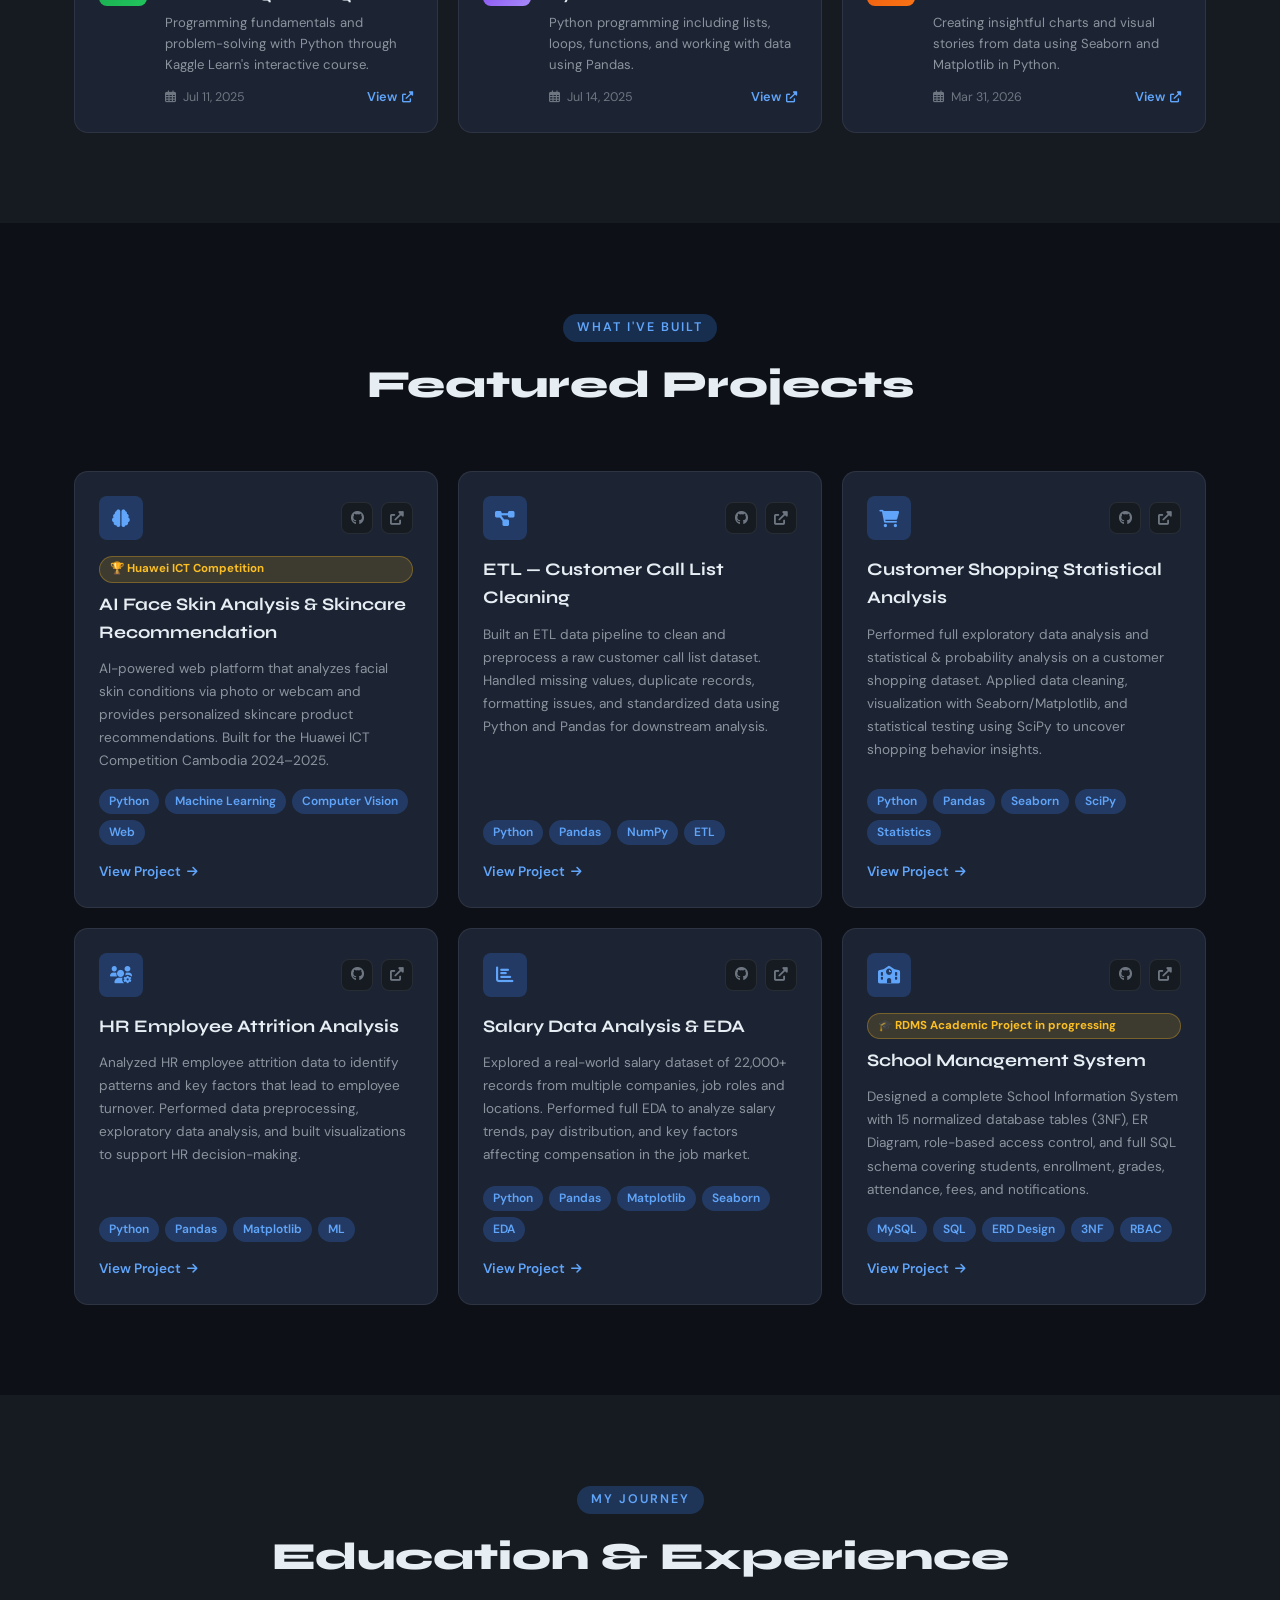
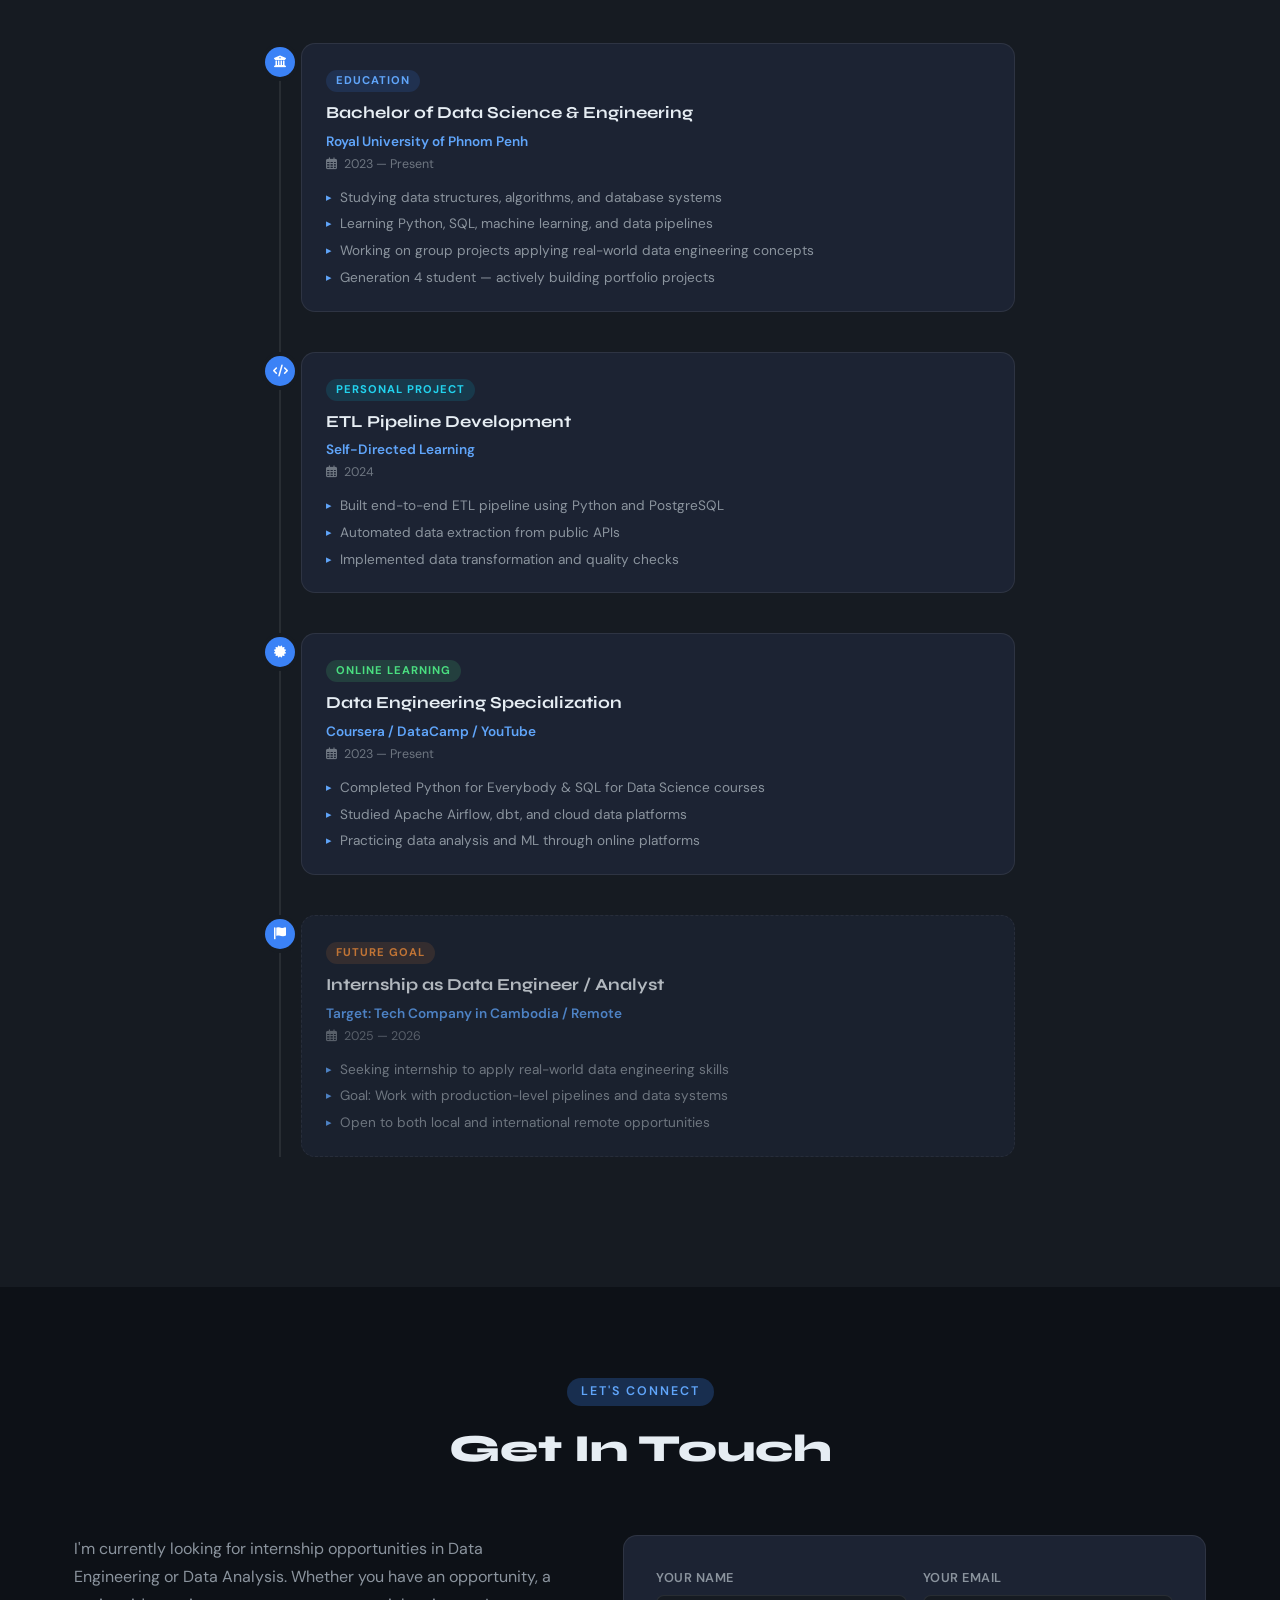
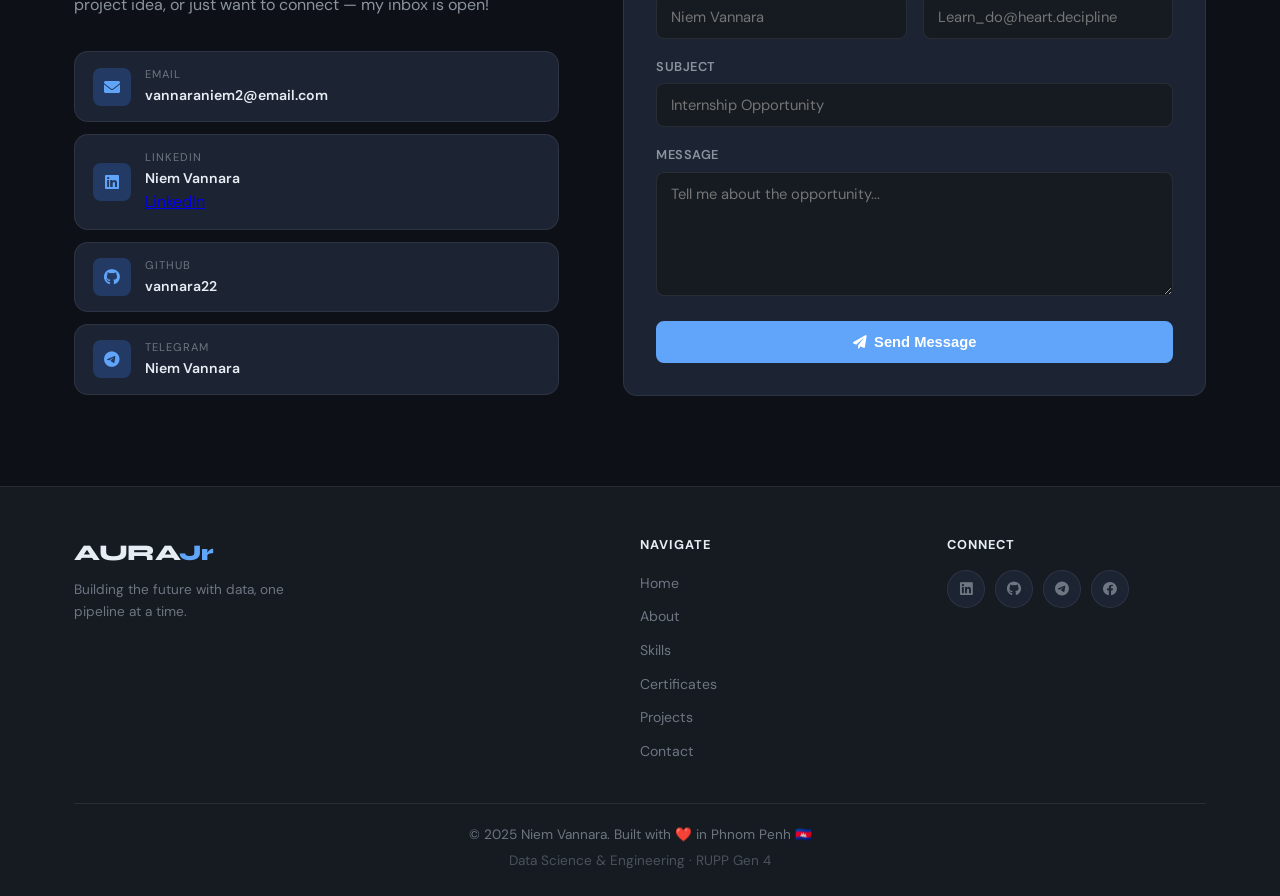
==== commit 016d933a: "almost done" ====
--- a/index.html
+++ b/index.html
@@ -752,7 +752,7 @@
                         </div>
                         <div class="form-group">
                             <label>Your Email</label>
-                            <input type="email" name="email" placeholder="email@example.com" required>
+                            <input type="email" name="email" placeholder="Learn_do@heart.decipline" required>
                         </div>
                     </div>
                     <div class="form-group">
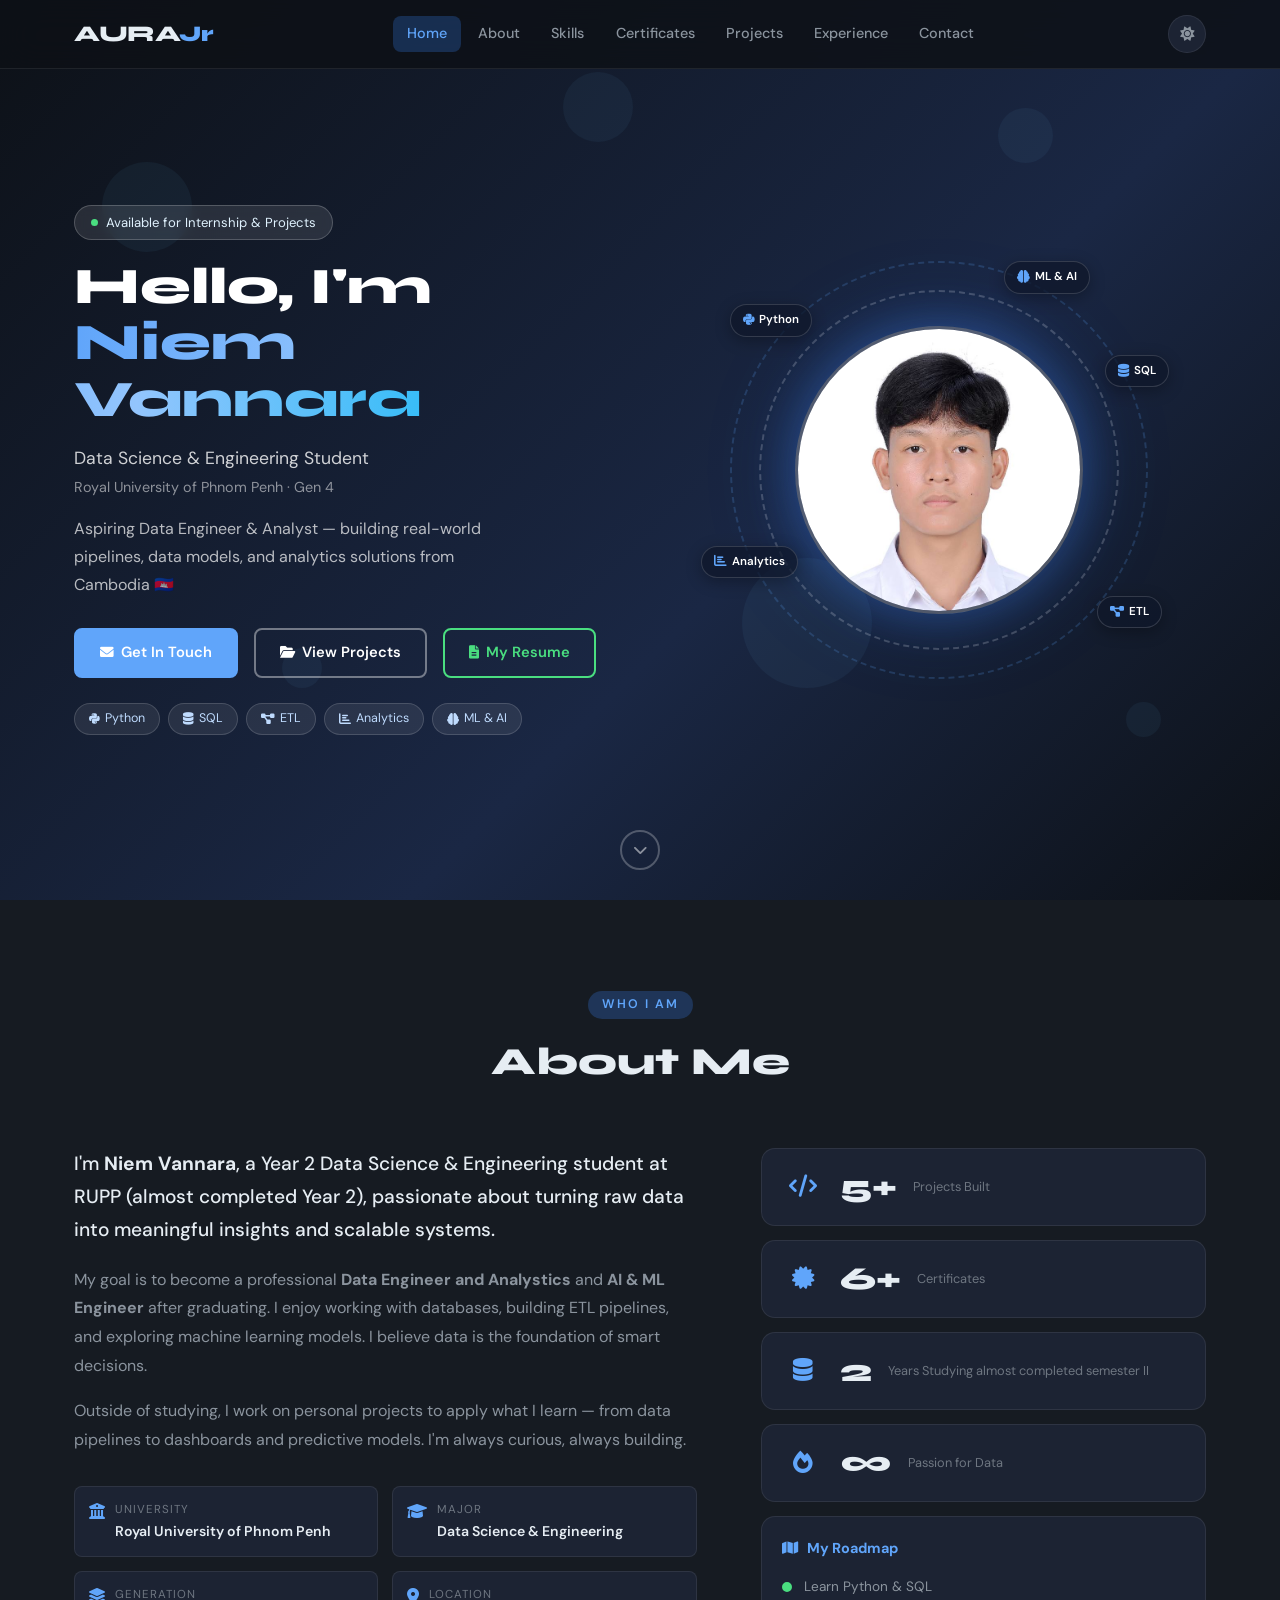
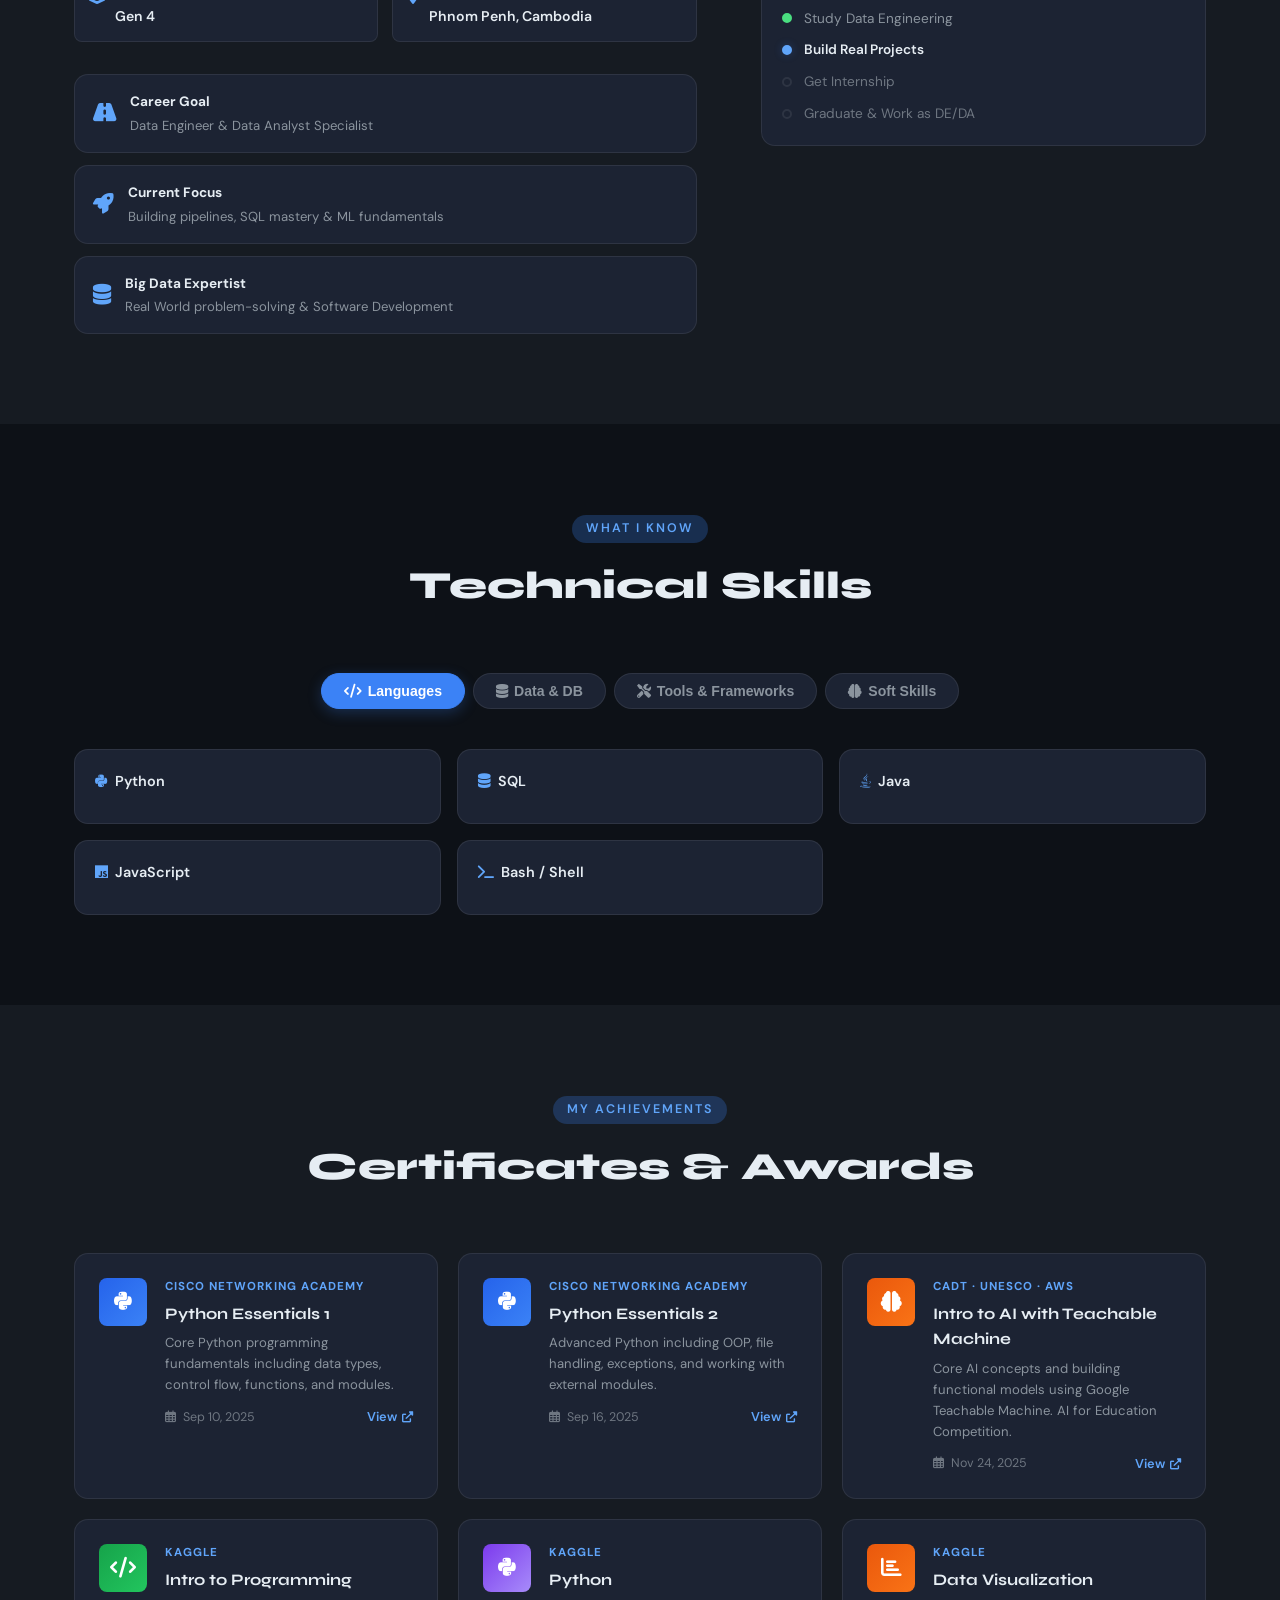
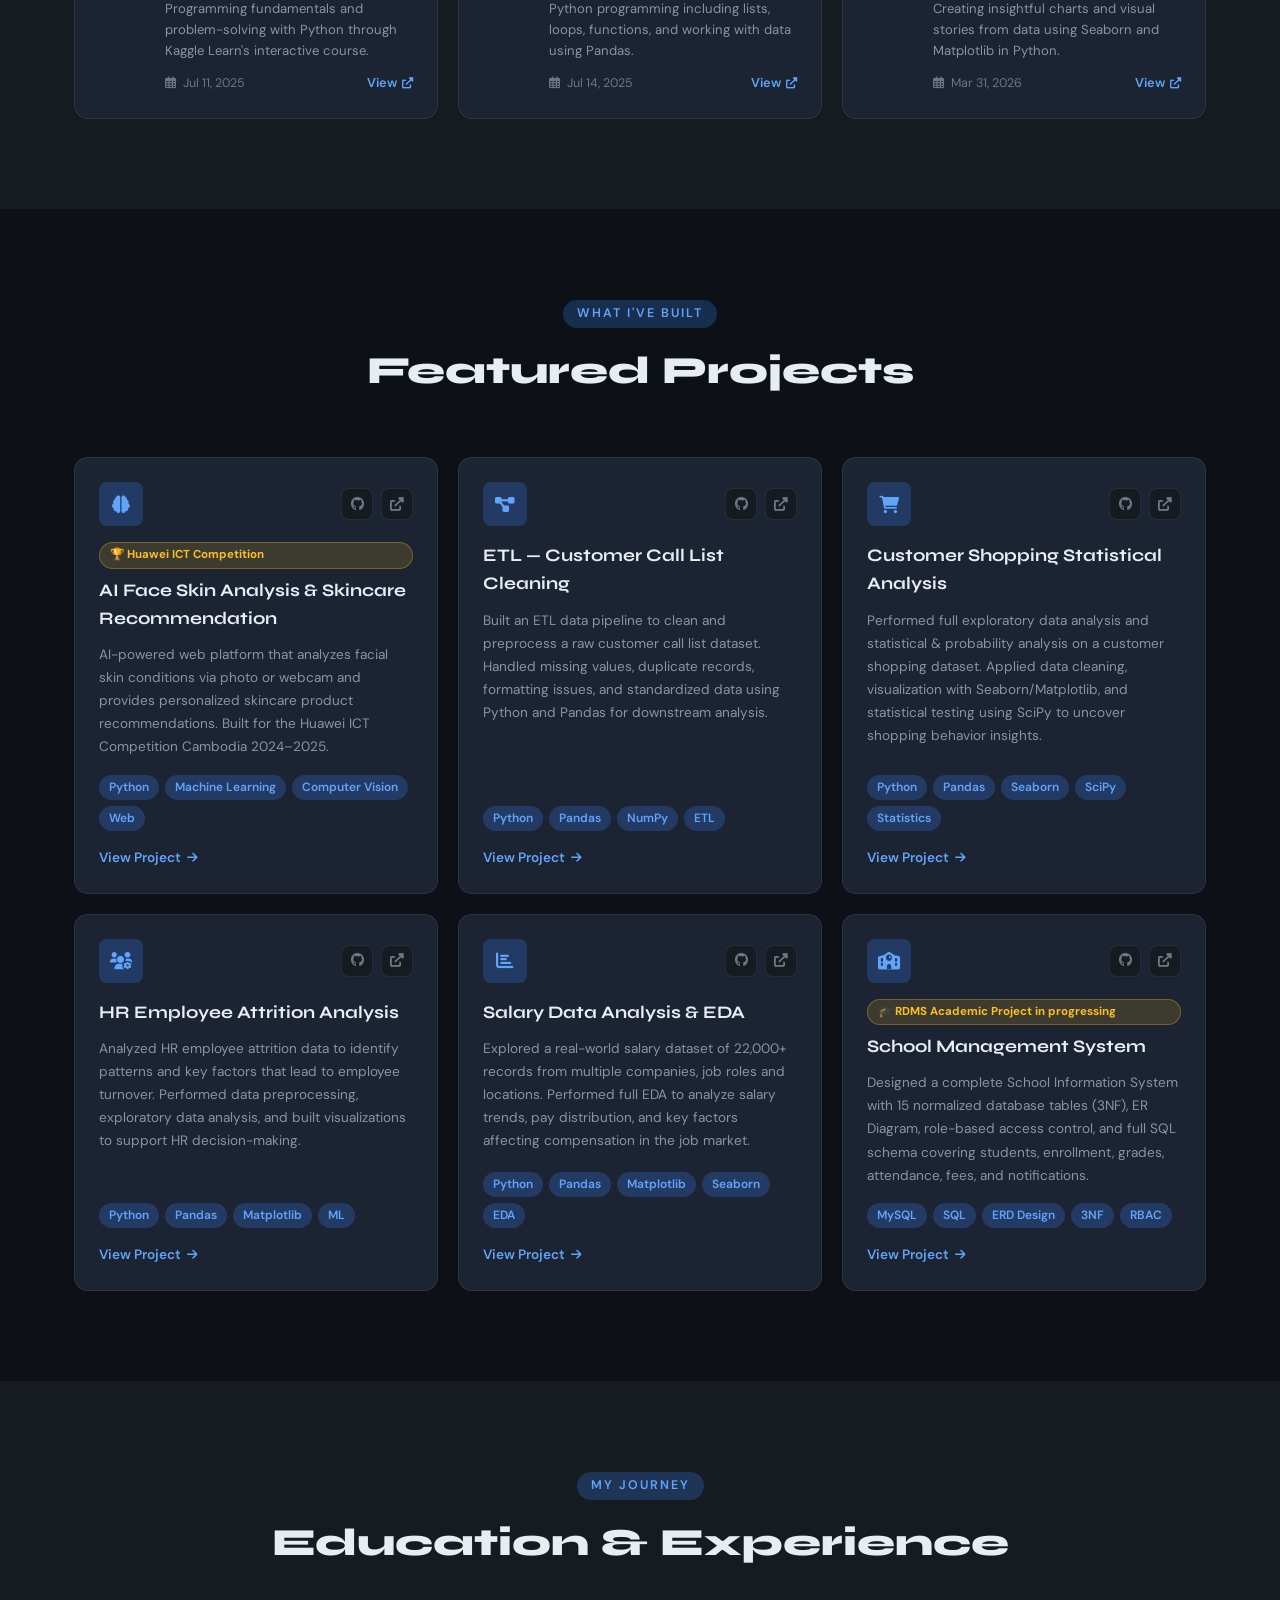
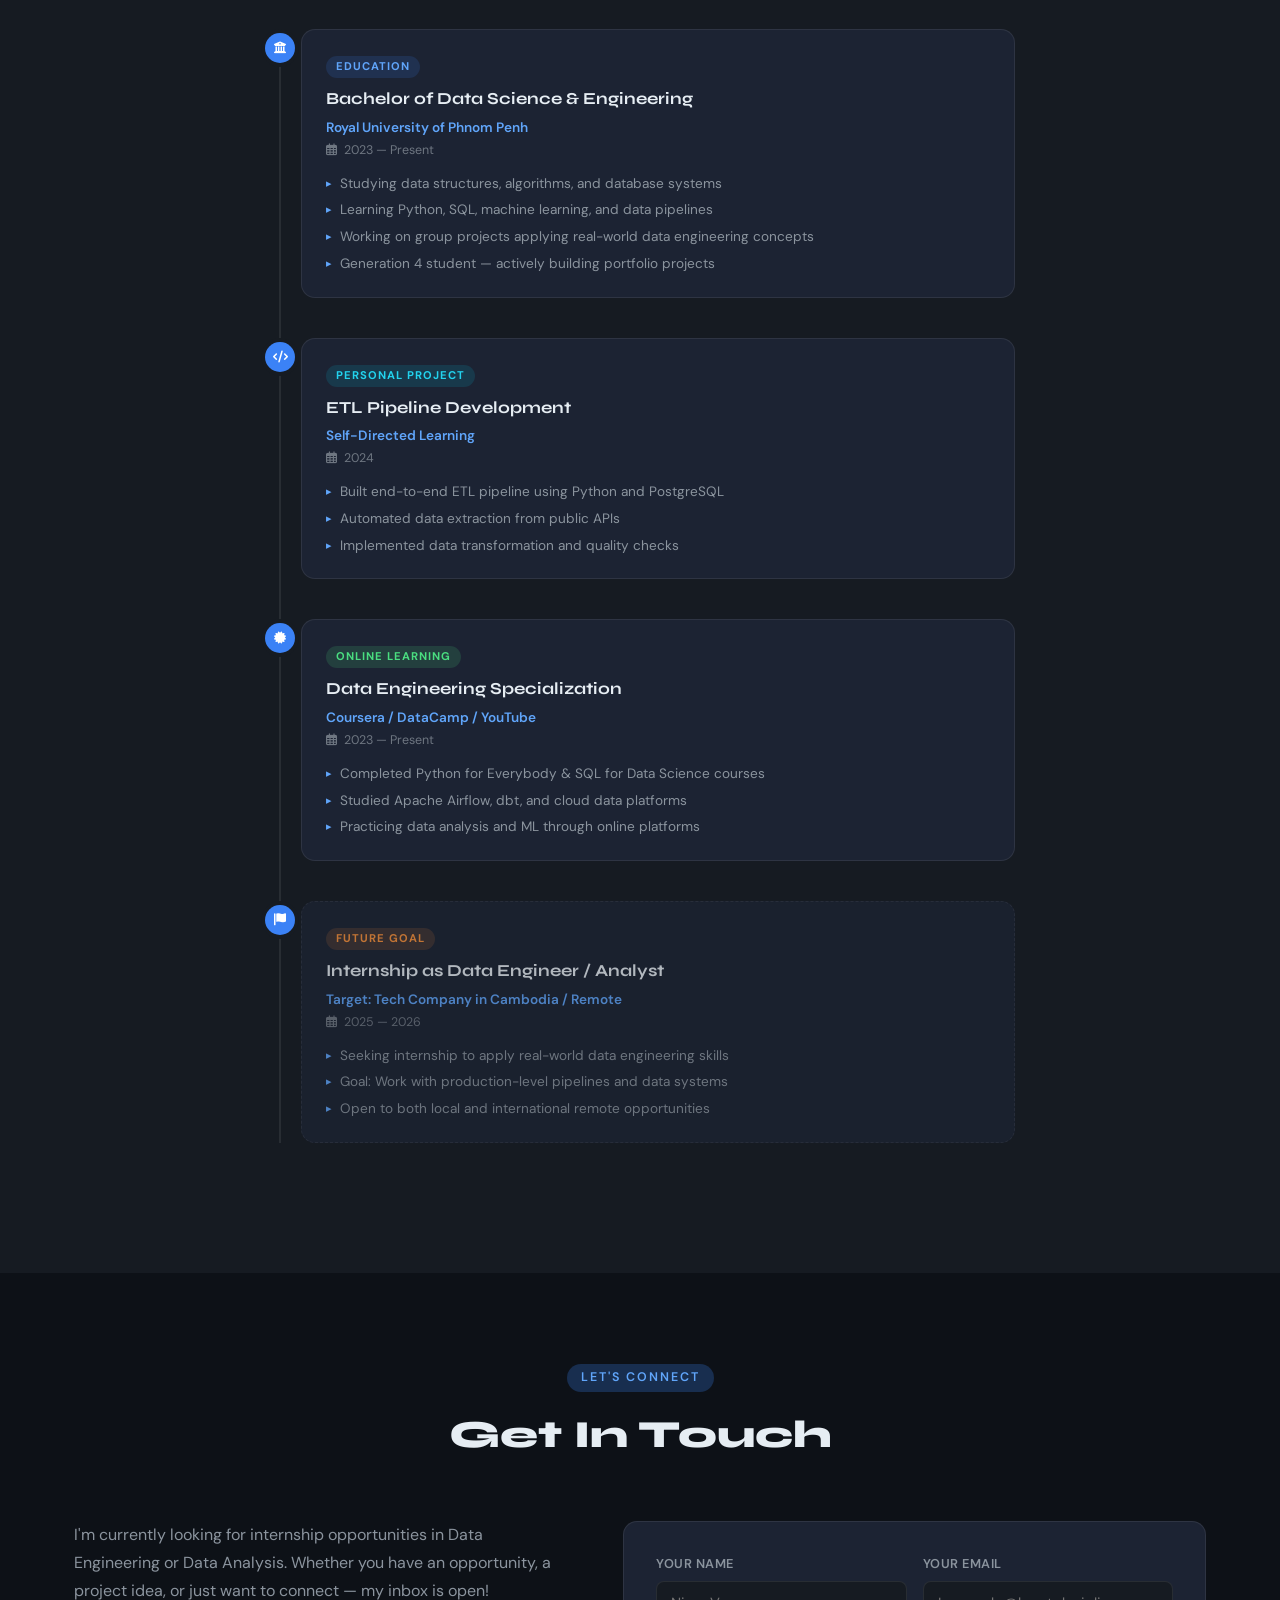
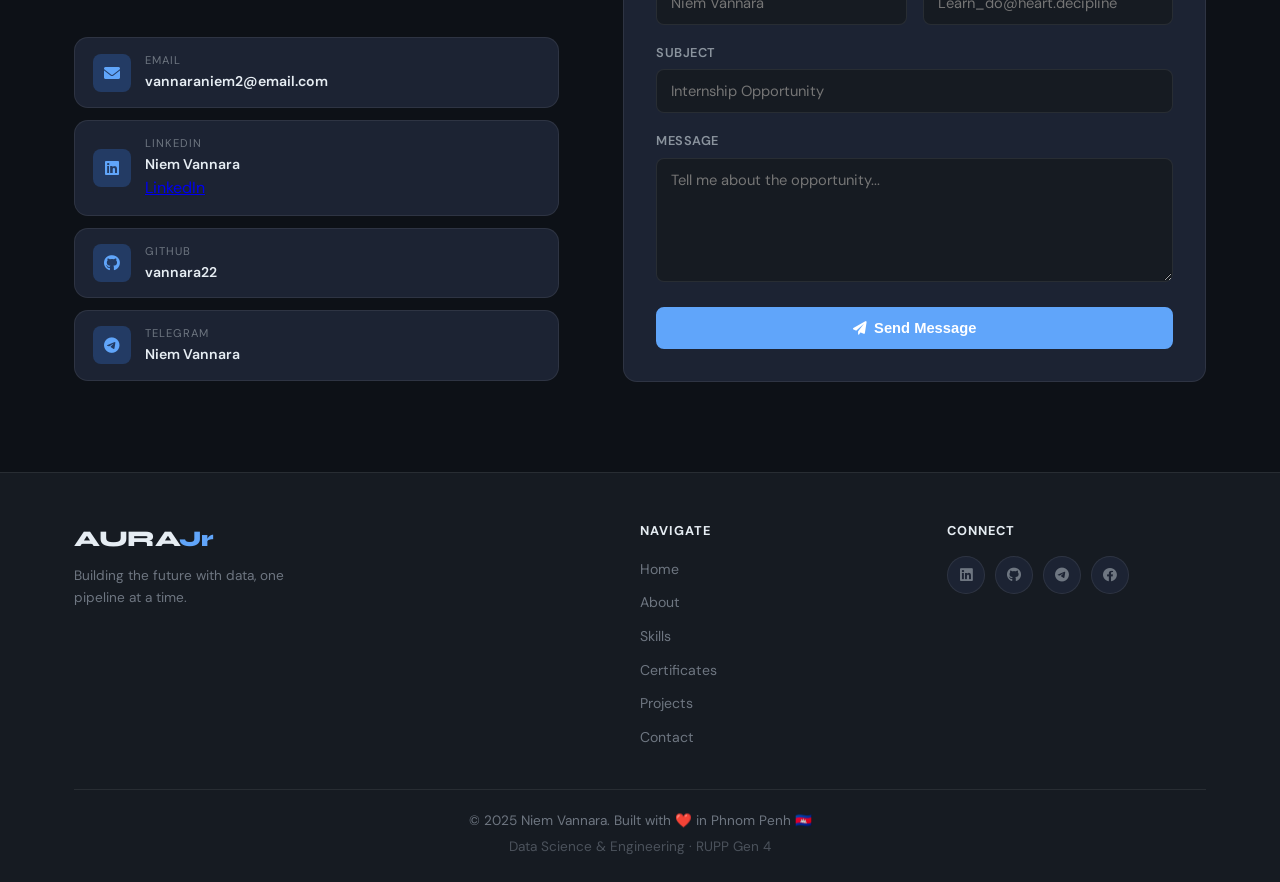
==== commit 7ba85c6a: "update remove percentage" ====
--- a/index.html
+++ b/index.html
@@ -251,35 +251,35 @@
                     <div class="skill-bar-card">
                         <div class="skill-bar-header">
                             <span class="skill-name"><i class="fab fa-python"></i> Python</span>
-                            <span class="skill-pct">80%</span>
+                            
                         </div>
                         <div class="skill-bar"><div class="skill-progress" style="width:80%"></div></div>
                     </div>
                     <div class="skill-bar-card">
                         <div class="skill-bar-header">
                             <span class="skill-name"><i class="fas fa-database"></i> SQL</span>
-                            <span class="skill-pct">75%</span>
+                            
                         </div>
                         <div class="skill-bar"><div class="skill-progress" style="width:75%"></div></div>
                     </div>
                     <div class="skill-bar-card">
                         <div class="skill-bar-header">
                             <span class="skill-name"><i class="fab fa-java"></i> Java</span>
-                            <span class="skill-pct">55%</span>
+                            
                         </div>
                         <div class="skill-bar"><div class="skill-progress" style="width:55%"></div></div>
                     </div>
                     <div class="skill-bar-card">
                         <div class="skill-bar-header">
                             <span class="skill-name"><i class="fab fa-js"></i> JavaScript</span>
-                            <span class="skill-pct">50%</span>
+                            
                         </div>
                         <div class="skill-bar"><div class="skill-progress" style="width:50%"></div></div>
                     </div>
                     <div class="skill-bar-card">
                         <div class="skill-bar-header">
                             <span class="skill-name"><i class="fas fa-terminal"></i> Bash / Shell</span>
-                            <span class="skill-pct">45%</span>
+                            
                         </div>
                         <div class="skill-bar"><div class="skill-progress" style="width:45%"></div></div>
                     </div>
@@ -291,35 +291,35 @@
                     <div class="skill-bar-card">
                         <div class="skill-bar-header">
                             <span class="skill-name"><i class="fas fa-database"></i> MySQL / PostgreSQL</span>
-                            <span class="skill-pct">75%</span>
+                            
                         </div>
                         <div class="skill-bar"><div class="skill-progress" style="width:75%"></div></div>
                     </div>
                     <div class="skill-bar-card">
                         <div class="skill-bar-header">
                             <span class="skill-name"><i class="fas fa-table"></i> Pandas / NumPy</span>
-                            <span class="skill-pct">70%</span>
+                            
                         </div>
                         <div class="skill-bar"><div class="skill-progress" style="width:70%"></div></div>
                     </div>
                     <div class="skill-bar-card">
                         <div class="skill-bar-header">
                             <span class="skill-name"><i class="fas fa-chart-line"></i> Data Visualization</span>
-                            <span class="skill-pct">65%</span>
+                            
                         </div>
                         <div class="skill-bar"><div class="skill-progress" style="width:65%"></div></div>
                     </div>
                     <div class="skill-bar-card">
                         <div class="skill-bar-header">
                             <span class="skill-name"><i class="fas fa-project-diagram"></i> ETL Pipelines</span>
-                            <span class="skill-pct">60%</span>
+                            
                         </div>
                         <div class="skill-bar"><div class="skill-progress" style="width:60%"></div></div>
                     </div>
                     <div class="skill-bar-card">
                         <div class="skill-bar-header">
                             <span class="skill-name"><i class="fas fa-brain"></i> Machine Learning</span>
-                            <span class="skill-pct">55%</span>
+                            
                         </div>
                         <div class="skill-bar"><div class="skill-progress" style="width:55%"></div></div>
                     </div>
--- a/styles.css
+++ b/styles.css
@@ -510,14 +510,7 @@
 }
 .skill-name i { color: var(--accent-light); }
 .skill-pct { font-size: 0.8rem; font-weight: 700; color: var(--accent-light); }
-.skill-bar {
-    height: 7px; background: var(--border); border-radius: 4px; overflow: hidden;
-}
-.skill-progress {
-    height: 100%;
-    background: linear-gradient(90deg, var(--accent), var(--accent-2));
-    border-radius: 4px; width: 0; transition: width 1.2s ease;
-}
+
 
 /* Tools grid */
 .tools-icon-grid {
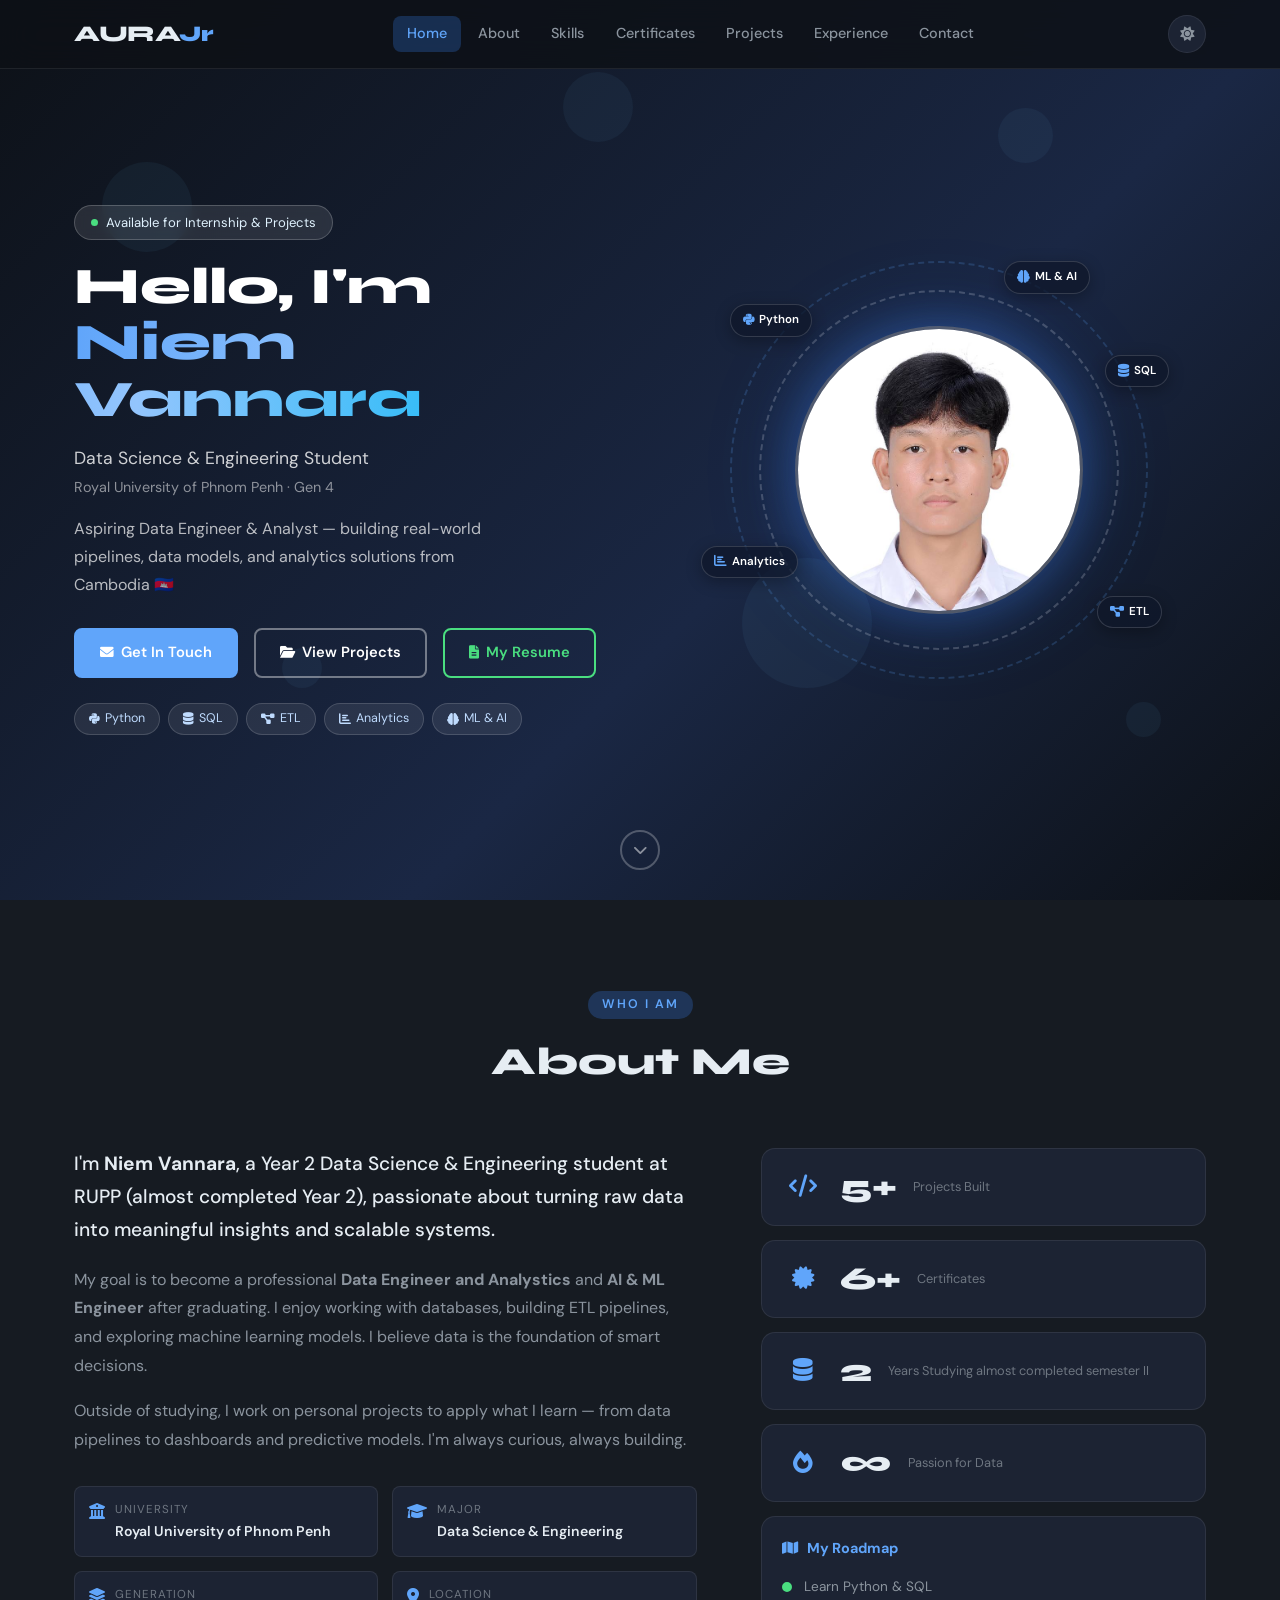
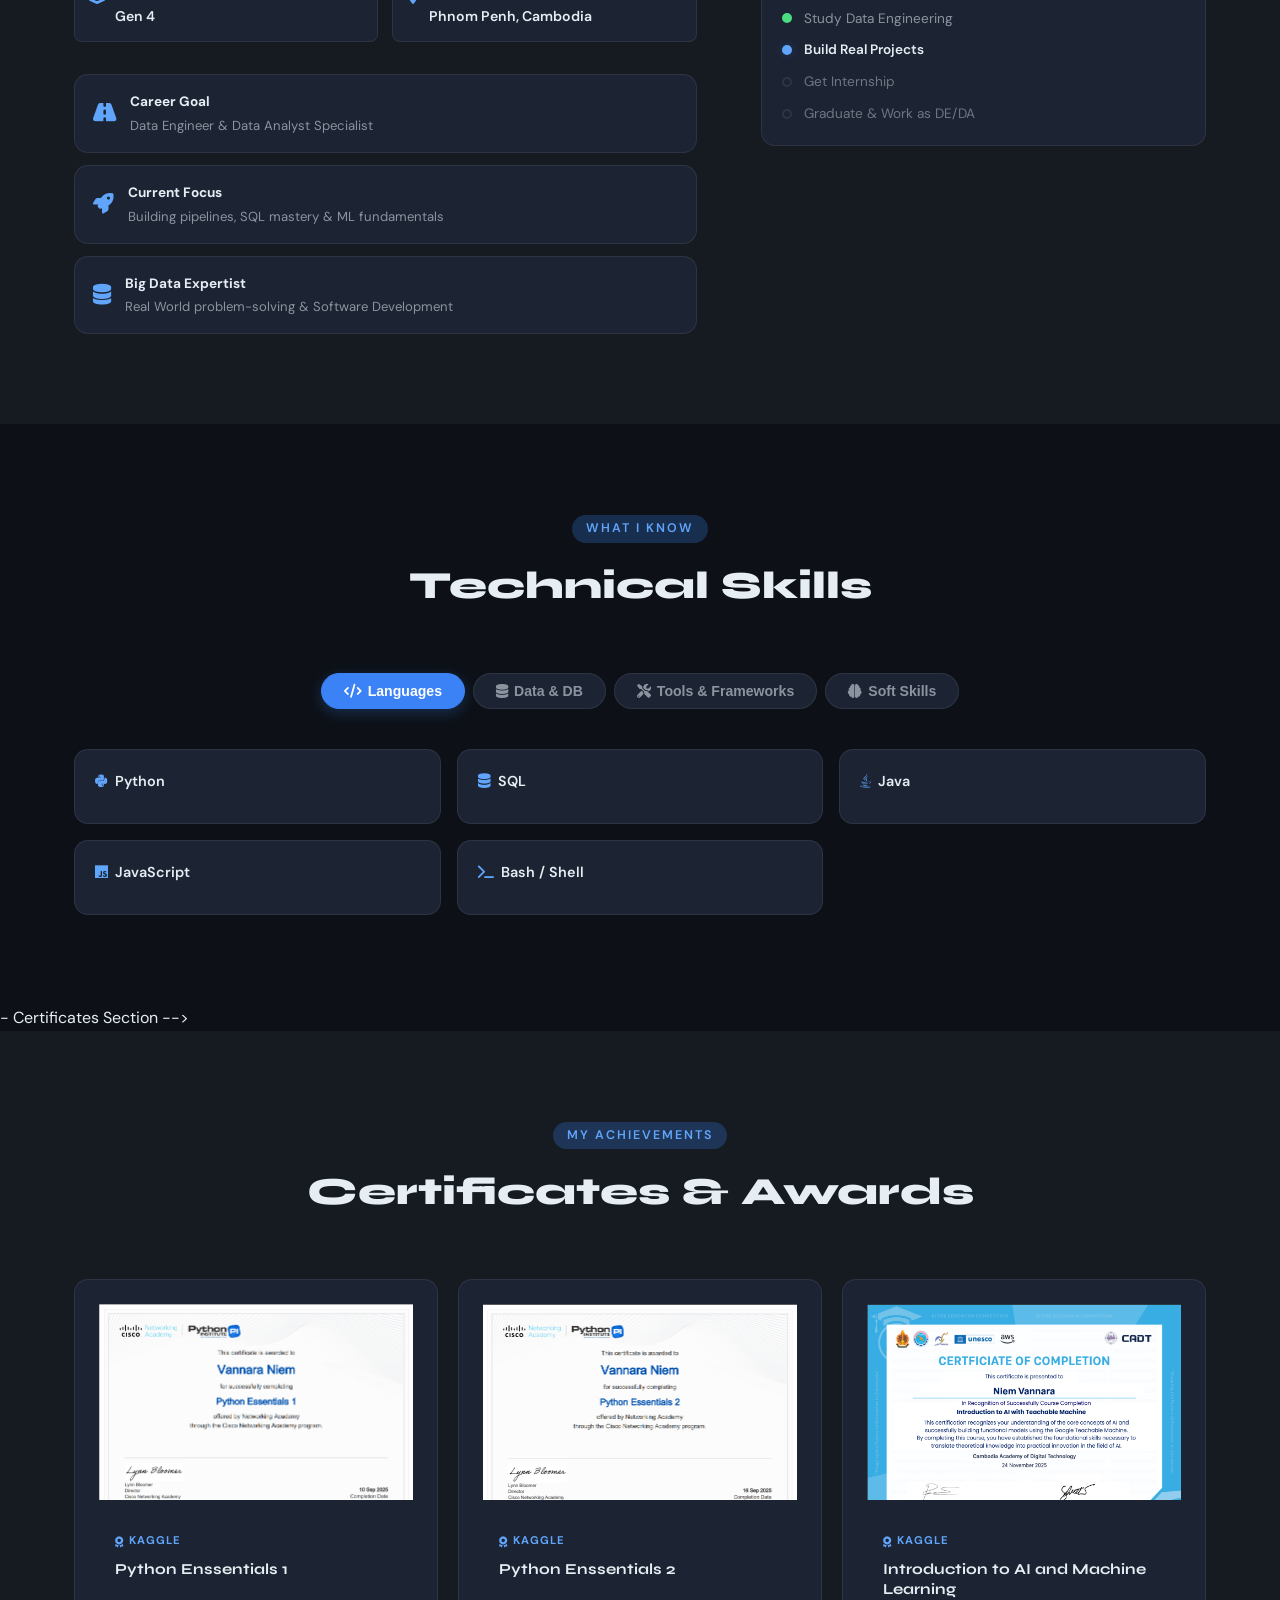
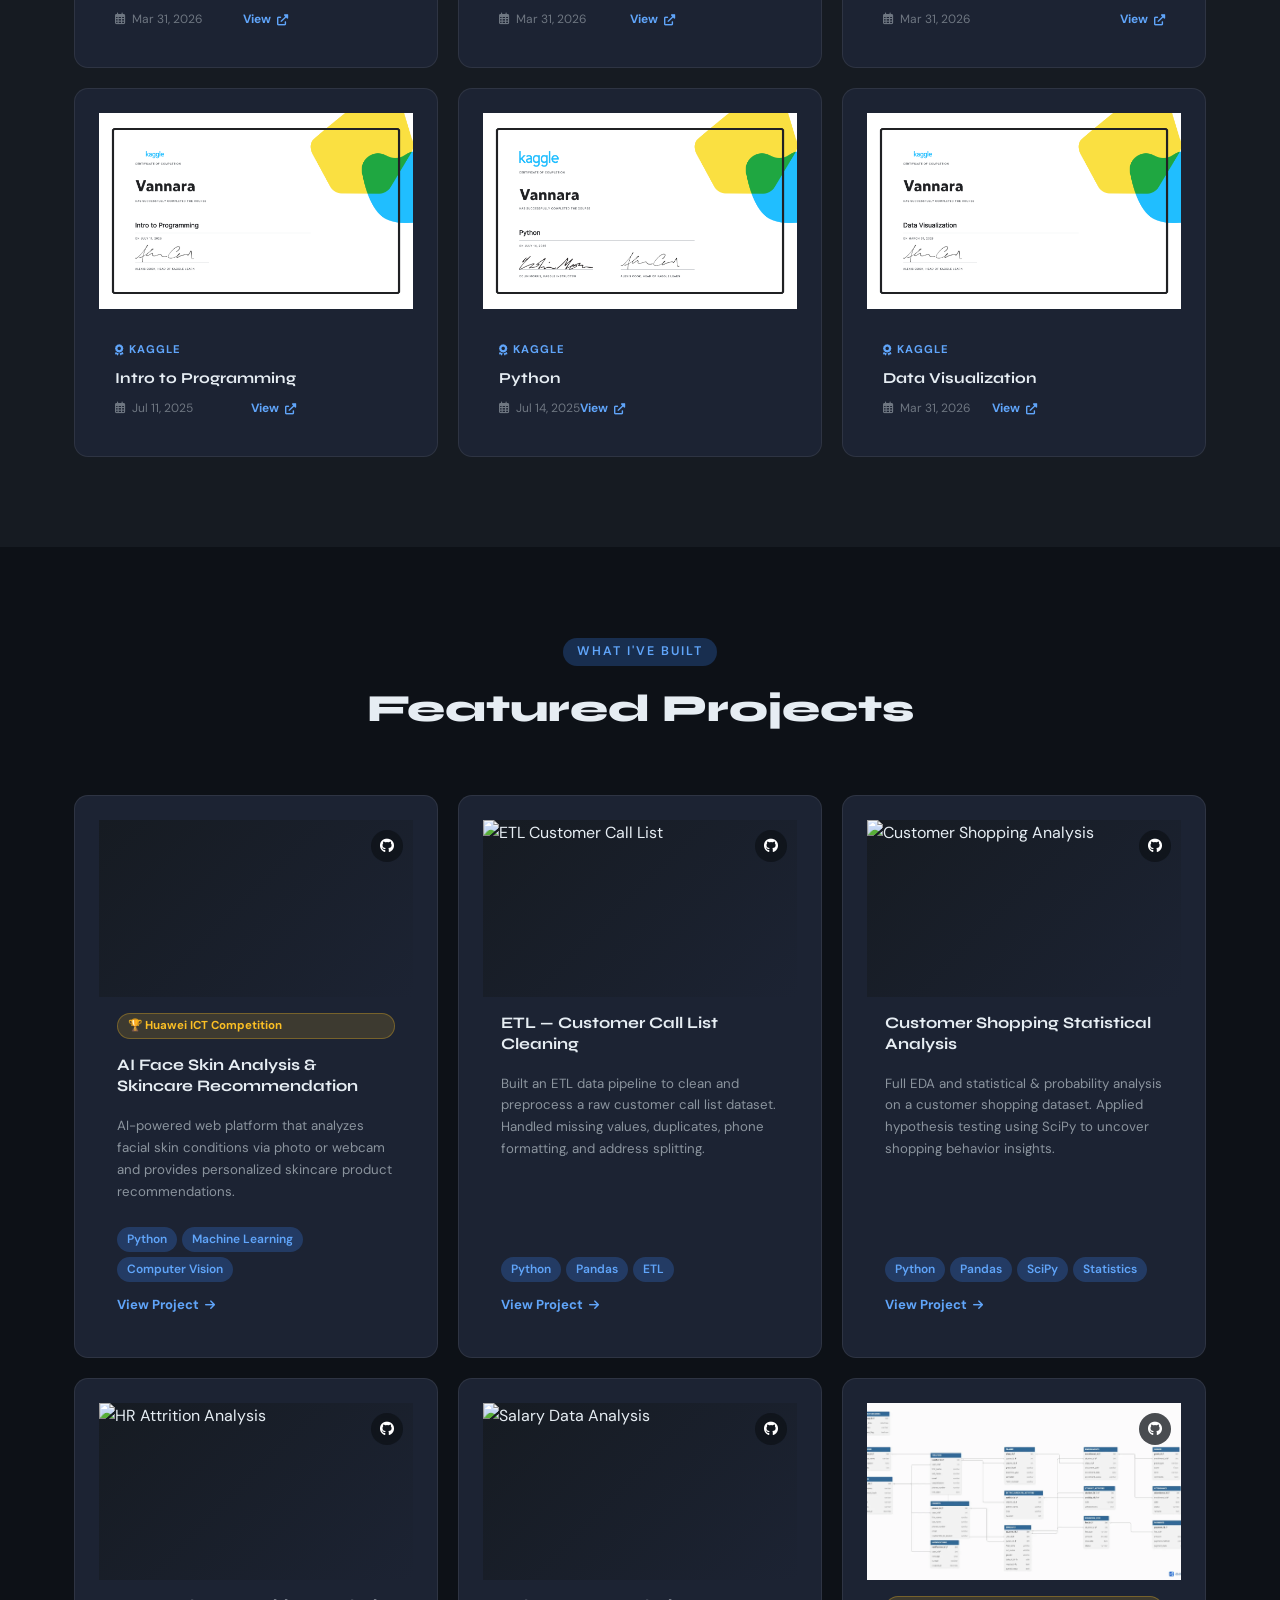
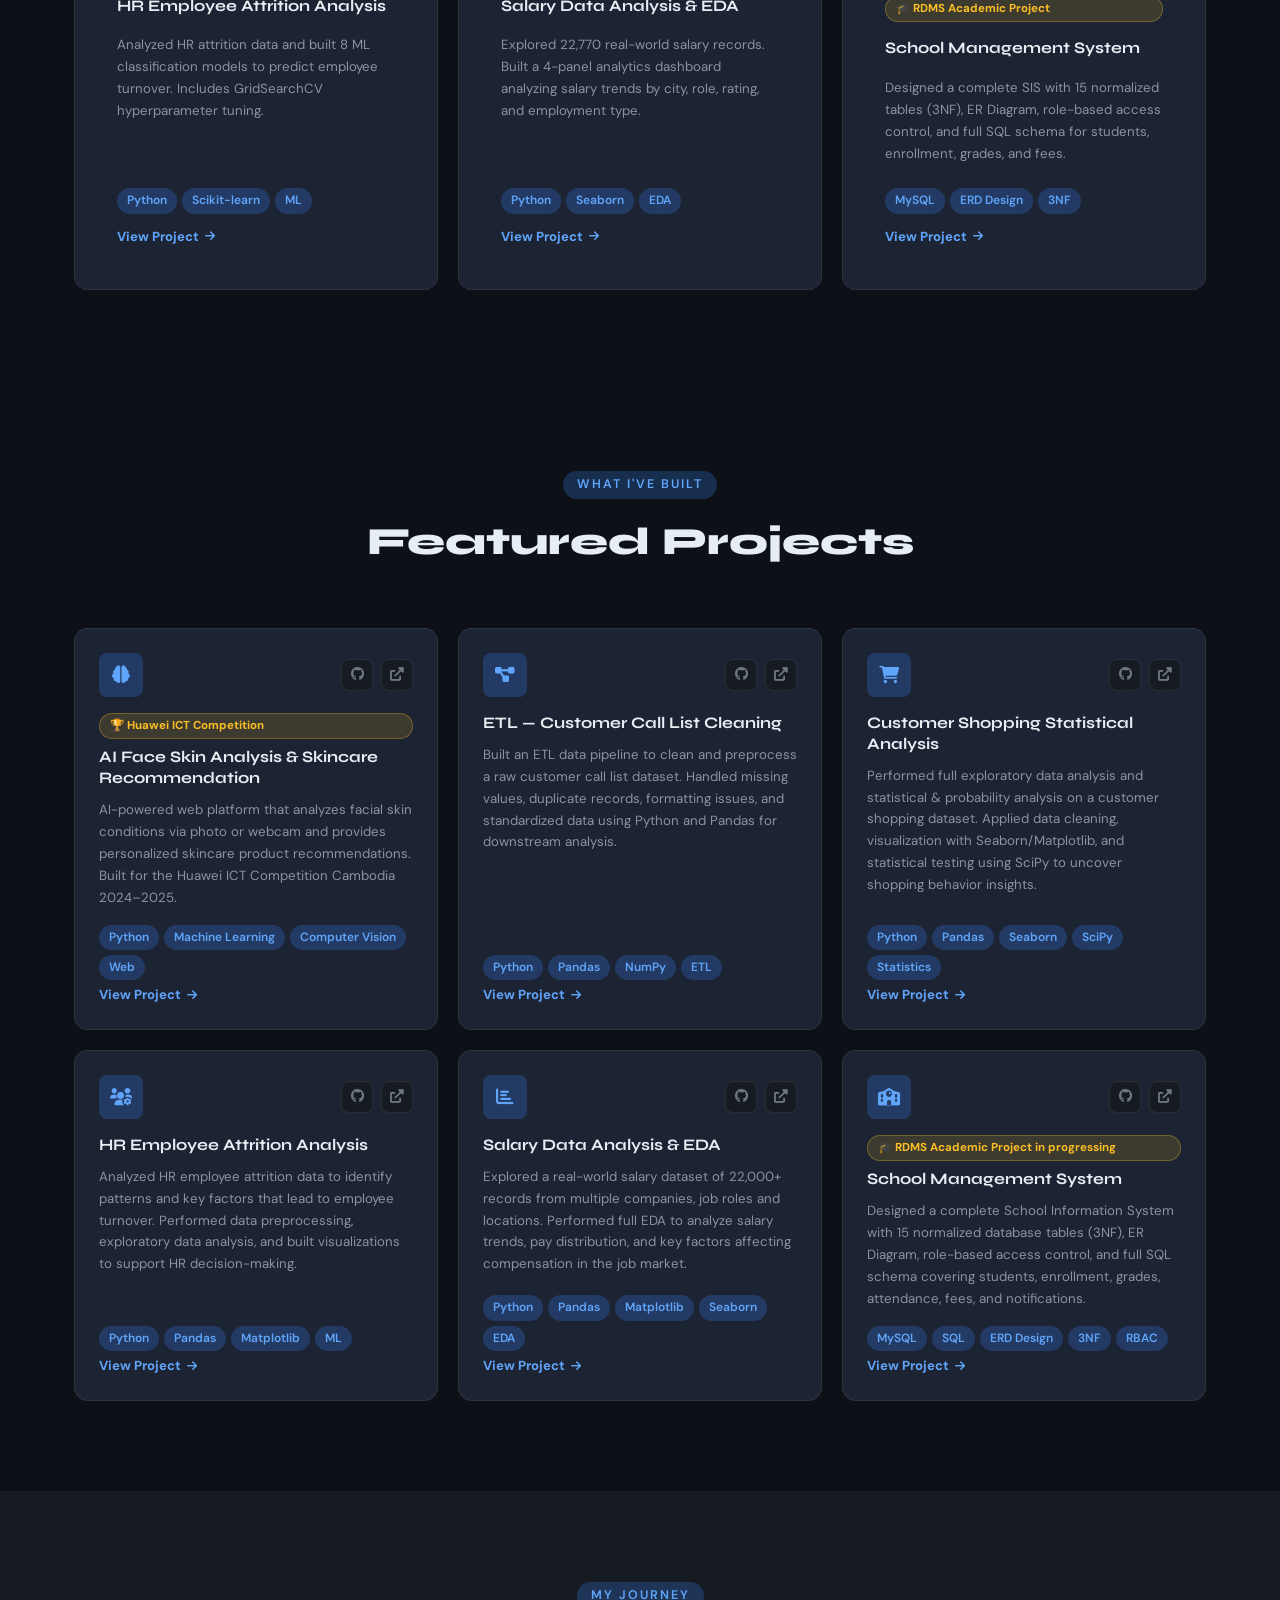
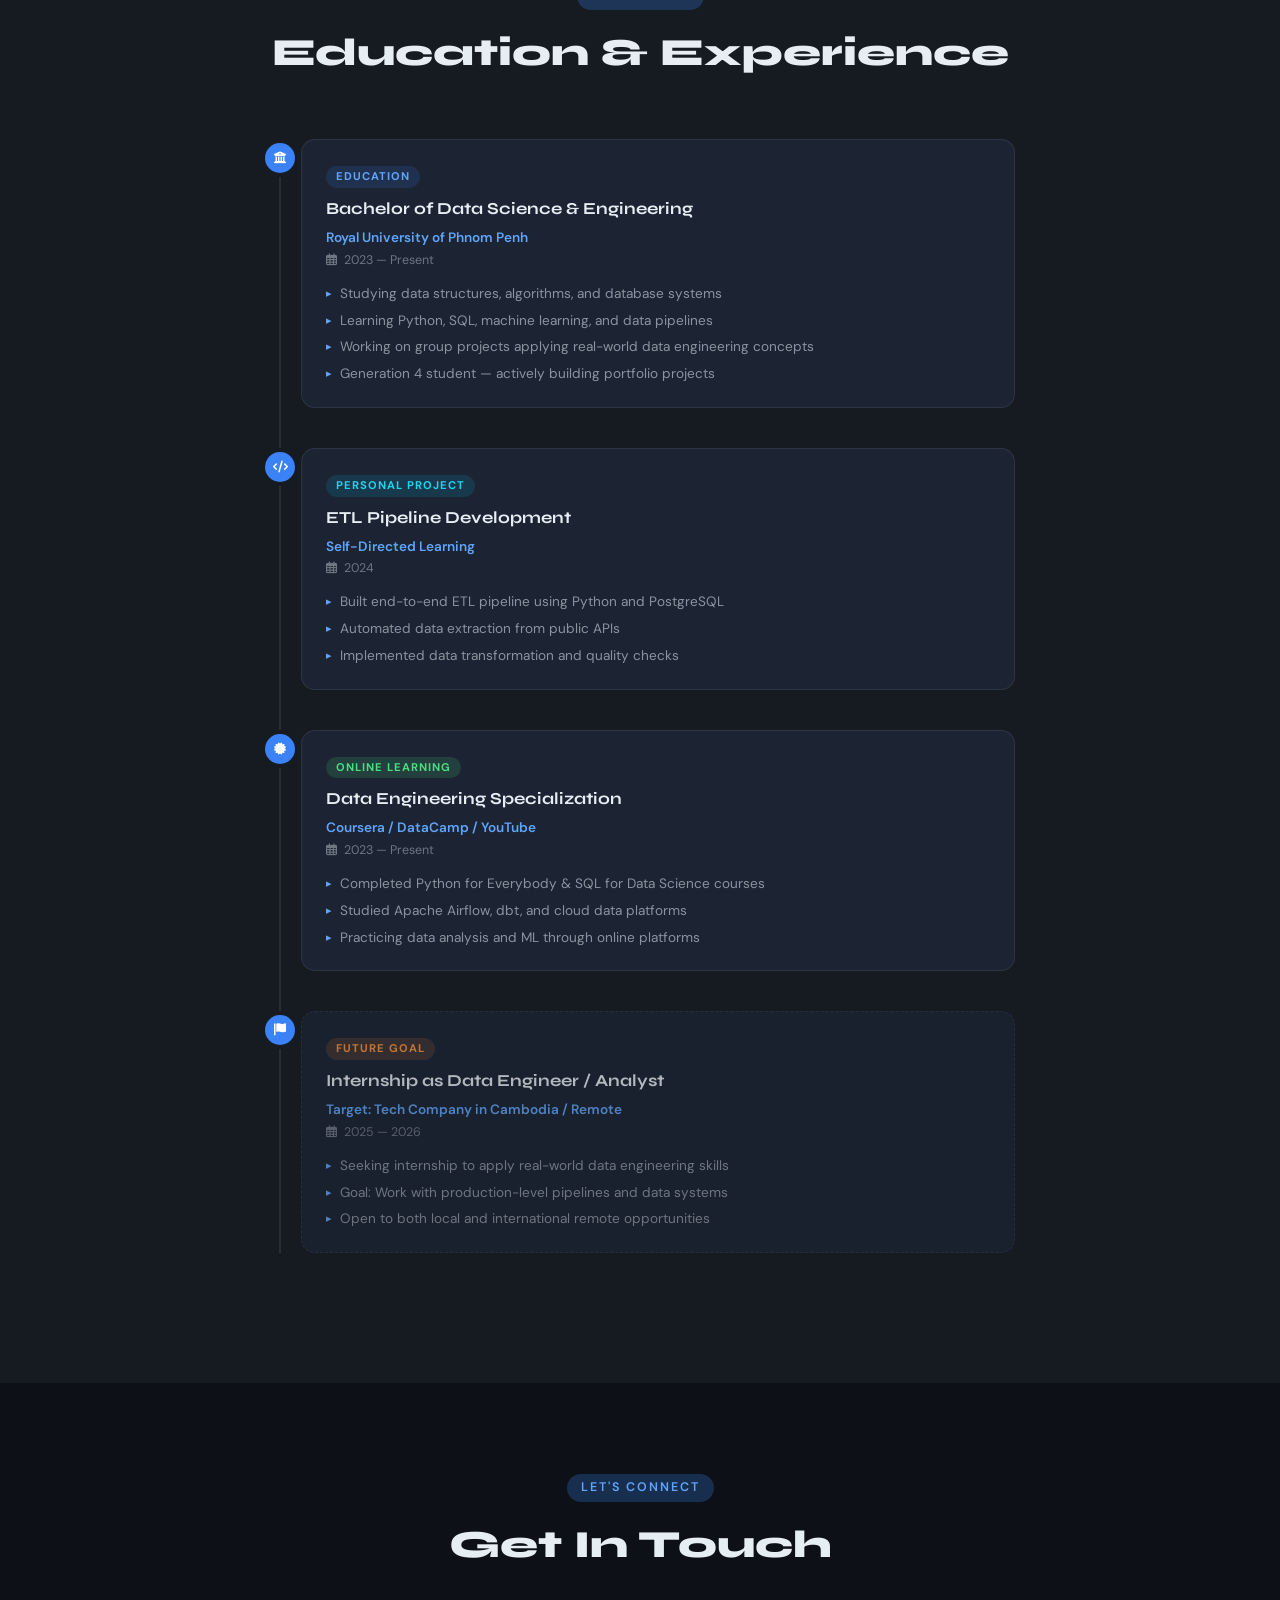
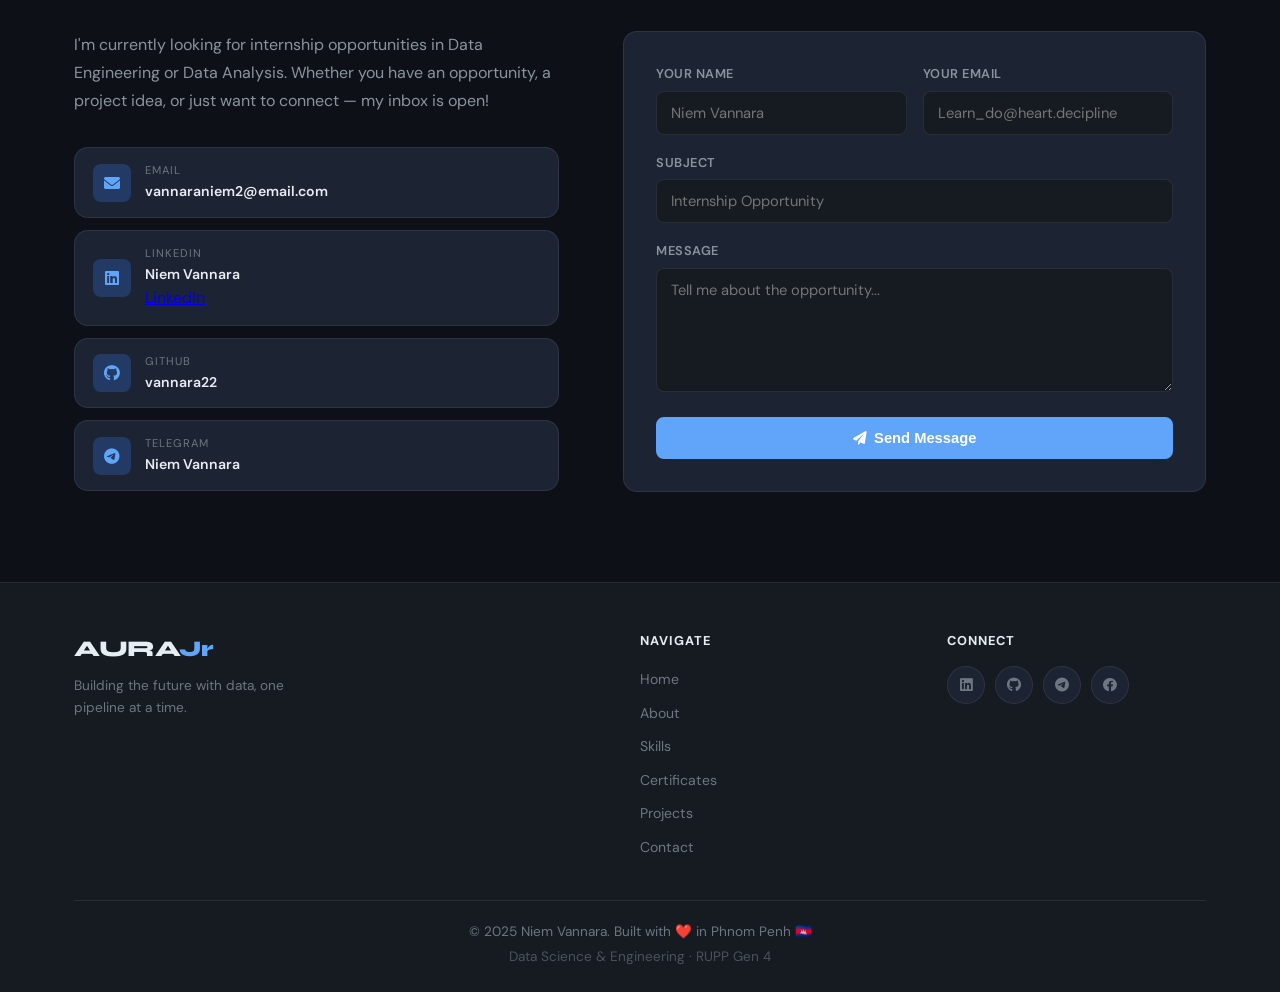
==== commit 54b7dcce: "update certificates" ====
--- a/index.html
+++ b/index.html
@@ -380,96 +380,271 @@
         </div>
     </section>
 
-<!-- Certificates Section -->
-    <section id="certificates" class="certificates">
+- Certificates Section -->
+<section id="certificates" class="certificates">
+    <div class="container">
+        <div class="section-header">
+            <span class="section-tag">My Achievements</span>
+            <h2 class="section-title">Certificates &amp; Awards</h2>
+        </div>
+        <div class="certs-grid">
+            <div class="cert-card" onclick="window.open('image/python1.png','_blank')">
+                <div class="cert-img-wrap">
+                    <img src="image/python1.png" alt="Python Essentials 1">
+                    <div class="cert-img-overlay"><i class="fas fa-external-link-alt"></i> View Certificate</div>
+                </div>
+                <div class="cert-body">
+                    <span class="cert-issuer"><i class="fas fa-award"></i> Kaggle</span>
+                    <h3 class="cert-title">Python Enssentials 1</h3>
+                    <div class="cert-footer">
+                        <span class="cert-date"><i class="far fa-calendar-alt"></i> Mar 31, 2026</span>
+                        <a href="image/python1.png" target="_blank" class="cert-link" onclick="event.stopPropagation()">View <i class="fas fa-external-link-alt"></i></a>
+                    </div>
+                </div>
+            </div> 
+            
+
+            <div class="cert-card" onclick="window.open('image/python2.png','_blank')">
+                <div class="cert-img-wrap">
+                    <img src="image/python2.png" alt="Python Essentials 2">
+                    <div class="cert-img-overlay"><i class="fas fa-external-link-alt"></i> View Certificate</div>
+                </div>
+                <div class="cert-body">
+                    <span class="cert-issuer"><i class="fas fa-award"></i> Kaggle</span>
+                    <h3 class="cert-title">Python Enssentials 2</h3>
+                    <div class="cert-footer">
+                        <span class="cert-date"><i class="far fa-calendar-alt"></i> Mar 31, 2026</span>
+                        <a href="image/python2.png" target="_blank" class="cert-link" onclick="event.stopPropagation()">View <i class="fas fa-external-link-alt"></i></a>
+                    </div>
+                </div>
+            </div> 
+            
+            <div class="cert-card" onclick="window.open('image/ai.pgn','_blank')">
+                <div class="cert-img-wrap">
+                    <img src="image/ai.png" alt="Introduction to AI and Machine Learning">
+                    <div class="cert-img-overlay"><i class="fas fa-external-link-alt"></i> View Certificate</div>
+                </div>
+                <div class="cert-body">
+                    <span class="cert-issuer"><i class="fas fa-award"></i> Kaggle</span>
+                    <h3 class="cert-title">Introduction to AI and Machine Learning</h3>
+                    <div class="cert-footer">
+                        <span class="cert-date"><i class="far fa-calendar-alt"></i> Mar 31, 2026</span>
+                        <a href="image/ai.png" target="_blank" class="cert-link" onclick="event.stopPropagation()">View <i class="fas fa-external-link-alt"></i></a>
+                    </div>
+                </div>
+            </div> 
+            
+            <div class="cert-card" onclick="window.open('image/Vannara_-_Intro_to_Programming__1_.png','_blank')">
+                <div class="cert-img-wrap">
+                    <img src="image/Vannara_-_Intro_to_Programming__1_.png" alt="Intro to Programming">
+                    <div class="cert-img-overlay"><i class="fas fa-external-link-alt"></i> View Certificate</div>
+                </div>
+                <div class="cert-body">
+                    <span class="cert-issuer"><i class="fas fa-award"></i> Kaggle</span>
+                    <h3 class="cert-title">Intro to Programming</h3>
+                    <div class="cert-footer">
+                        <span class="cert-date"><i class="far fa-calendar-alt"></i> Jul 11, 2025</span>
+                        <a href="image/Vannara_-_Intro_to_Programming__1_.png" target="_blank" class="cert-link" onclick="event.stopPropagation()">View <i class="fas fa-external-link-alt"></i></a>
+                    </div>
+                </div>
+            </div>
+
+            <div class="cert-card" onclick="window.open('image/Vannara_-_Python.png','_blank')">
+                <div class="cert-img-wrap">
+                    <img src="image/Vannara_-_Python.png" alt="Python Kaggle">
+                    <div class="cert-img-overlay"><i class="fas fa-external-link-alt"></i> View Certificate</div>
+                </div>
+                <div class="cert-body">
+                    <span class="cert-issuer"><i class="fas fa-award"></i> Kaggle</span>
+                    <h3 class="cert-title">Python</h3>
+                    <div class="cert-footer">
+                        <span class="cert-date"><i class="far fa-calendar-alt"></i> Jul 14, 2025</span>
+                        <a href="image/Vannara_-_Python.png" target="_blank" class="cert-link" onclick="event.stopPropagation()">View <i class="fas fa-external-link-alt"></i></a>
+                    </div>
+                </div>
+            </div>
+
+            <div class="cert-card" onclick="window.open('image/Vannara_-_Data_Visualization.png','_blank')">
+                <div class="cert-img-wrap">
+                    <img src="image/Vannara_-_Data_Visualization.png" alt="Data Visualization">
+                    <div class="cert-img-overlay"><i class="fas fa-external-link-alt"></i> View Certificate</div>
+                </div>
+                <div class="cert-body">
+                    <span class="cert-issuer"><i class="fas fa-award"></i> Kaggle</span>
+                    <h3 class="cert-title">Data Visualization</h3>
+                    <div class="cert-footer">
+                        <span class="cert-date"><i class="far fa-calendar-alt"></i> Mar 31, 2026</span>
+                        <a href="image/Vannara_-_Data_Visualization.png" target="_blank" class="cert-link" onclick="event.stopPropagation()">View <i class="fas fa-external-link-alt"></i></a>
+                    </div>
+                </div>
+            </div>
+
+        </div>
+    </div>
+</section>
+
+
+    <!-- Projects Section -->
+    <section id="projects" class="projects">
         <div class="container">
             <div class="section-header">
-                <span class="section-tag">My Achievements</span>
-                <h2 class="section-title">Certificates &amp; Awards</h2>
-            </div>
-            <div class="certs-grid">
-
-                <div class="cert-card">
-                    <div class="cert-icon cert-blue"><i class="fab fa-python"></i></div>
-                    <div class="cert-body">
-                        <span class="cert-issuer">Cisco Networking Academy</span>
-                        <h3 class="cert-title">Python Essentials 1</h3>
-                        <p class="cert-desc">Core Python programming fundamentals including data types, control flow, functions, and modules.</p>
-                        <div class="cert-footer">
-                            <span class="cert-date"><i class="far fa-calendar-alt"></i> Sep 10, 2025</span>
-                            <a href="python1.pdf" target="_blank" class="cert-link">View <i class="fas fa-external-link-alt"></i></a>
-                        </div>
-                    </div>
-                </div>
-
-                <div class="cert-card">
-                    <div class="cert-icon cert-blue"><i class="fab fa-python"></i></div>
-                    <div class="cert-body">
-                        <span class="cert-issuer">Cisco Networking Academy</span>
-                        <h3 class="cert-title">Python Essentials 2</h3>
-                        <p class="cert-desc">Advanced Python including OOP, file handling, exceptions, and working with external modules.</p>
-                        <div class="cert-footer">
-                            <span class="cert-date"><i class="far fa-calendar-alt"></i> Sep 16, 2025</span>
-                            <a href="python2.pdf" target="_blank" class="cert-link">View <i class="fas fa-external-link-alt"></i></a>
-                        </div>
-                    </div>
-                </div>
-
-                <div class="cert-card">
-                    <div class="cert-icon cert-orange"><i class="fas fa-brain"></i></div>
-                    <div class="cert-body">
-                        <span class="cert-issuer">CADT · UNESCO · AWS</span>
-                        <h3 class="cert-title">Intro to AI with Teachable Machine</h3>
-                        <p class="cert-desc">Core AI concepts and building functional models using Google Teachable Machine. AI for Education Competition.</p>
-                        <div class="cert-footer">
-                            <span class="cert-date"><i class="far fa-calendar-alt"></i> Nov 24, 2025</span>
-                            <a href="ai.pdf" target="_blank" class="cert-link">View <i class="fas fa-external-link-alt"></i></a>
-                        </div>
-                    </div>
-                </div>
-
-                <div class="cert-card">
-                    <div class="cert-icon cert-green"><i class="fas fa-code"></i></div>
-                    <div class="cert-body">
-                        <span class="cert-issuer">Kaggle</span>
-                        <h3 class="cert-title">Intro to Programming</h3>
-                        <p class="cert-desc">Programming fundamentals and problem-solving with Python through Kaggle Learn's interactive course.</p>
-                        <div class="cert-footer">
-                            <span class="cert-date"><i class="far fa-calendar-alt"></i> Jul 11, 2025</span>
-                            <a href="image/Vannara_-_Intro_to_Programming__1_.png" target="_blank" class="cert-link">View <i class="fas fa-external-link-alt"></i></a>
-                        </div>
-                    </div>
-                </div>
-
-                <div class="cert-card">
-                    <div class="cert-icon cert-purple"><i class="fab fa-python"></i></div>
-                    <div class="cert-body">
-                        <span class="cert-issuer">Kaggle</span>
-                        <h3 class="cert-title">Python</h3>
-                        <p class="cert-desc">Python programming including lists, loops, functions, and working with data using Pandas.</p>
-                        <div class="cert-footer">
-                            <span class="cert-date"><i class="far fa-calendar-alt"></i> Jul 14, 2025</span>
-                            <a href="image/Vannara_-_Python.png" target="_blank" class="cert-link">View <i class="fas fa-external-link-alt"></i></a>
-                        </div>
-                    </div>
-                </div>
-
-                <div class="cert-card">
-                    <div class="cert-icon cert-orange"><i class="fas fa-chart-bar"></i></div>
-                    <div class="cert-body">
-                        <span class="cert-issuer">Kaggle</span>
-                        <h3 class="cert-title">Data Visualization</h3>
-                        <p class="cert-desc">Creating insightful charts and visual stories from data using Seaborn and Matplotlib in Python.</p>
-                        <div class="cert-footer">
-                            <span class="cert-date"><i class="far fa-calendar-alt"></i> Mar 31, 2026</span>
-                            <a href="image/Vannara_-_Data_Visualization.png" target="_blank" class="cert-link">View <i class="fas fa-external-link-alt"></i></a>
-                        </div>
+                <span class="section-tag">What I've Built</span>
+                <h2 class="section-title">Featured Projects</h2>
+            </div>
+            <div class="projects-grid">
+
+                <!-- Project 1: AI Skincare -->
+                <div class="project-card">
+                    <div class="project-preview">
+                        <img src="image/ai_skincare_preview.png" alt="AI Skincare"
+                             onerror="this.parentElement.classList.add('proj-preview-fallback'); this.style.display='none'">
+                        <div class="project-preview-fallback-icon"><i class="fas fa-brain"></i></div>
+                        <div class="project-preview-overlay">
+                            <a href="projects/ai-skincare.html" class="preview-btn">View Project <i class="fas fa-arrow-right"></i></a>
+                        </div>
+                        <div class="project-preview-links">
+                            <a href="https://github.com/Vannara22/Website-AI-Face-Skin-Condition-Analysis-and-Skincare-Recommendation" target="_blank"><i class="fab fa-github"></i></a>
+                        </div>
+                    </div>
+                    <div class="project-info">
+                        <div class="project-badge competition">🏆 Huawei ICT Competition</div>
+                        <h3 class="project-title">AI Face Skin Analysis & Skincare Recommendation</h3>
+                        <p class="project-description">AI-powered web platform that analyzes facial skin conditions via photo or webcam and provides personalized skincare product recommendations.</p>
+                        <div class="project-tech">
+                            <span class="tech-tag">Python</span>
+                            <span class="tech-tag">Machine Learning</span>
+                            <span class="tech-tag">Computer Vision</span>
+                        </div>
+                        <a href="projects/ai-skincare.html" class="project-detail-btn">View Project <i class="fas fa-arrow-right"></i></a>
+                    </div>
+                </div>
+
+                <!-- Project 2: Customer Call List ETL -->
+                <div class="project-card">
+                    <div class="project-preview">
+                        <img src="image/etl_customer_image.png" alt="ETL Customer Call List">
+                        <div class="project-preview-fallback-icon"><i class="fas fa-project-diagram"></i></div>
+                        <div class="project-preview-overlay">
+                            <a href="projects/customer-call-list.html" class="preview-btn">View Project <i class="fas fa-arrow-right"></i></a>
+                        </div>
+                        <div class="project-preview-links">
+                            <a href="https://github.com/Vannara22" target="_blank"><i class="fab fa-github"></i></a>
+                        </div>
+                    </div>
+                    <div class="project-info">
+                        <h3 class="project-title">ETL — Customer Call List Cleaning</h3>
+                        <p class="project-description">Built an ETL data pipeline to clean and preprocess a raw customer call list dataset. Handled missing values, duplicates, phone formatting, and address splitting.</p>
+                        <div class="project-tech">
+                            <span class="tech-tag">Python</span>
+                            <span class="tech-tag">Pandas</span>
+                            <span class="tech-tag">ETL</span>
+                        </div>
+                        <a href="projects/customer-call-list.html" class="project-detail-btn">View Project <i class="fas fa-arrow-right"></i></a>
+                    </div>
+                </div>
+
+                <!-- Project 3: Customer Shopping -->
+                <div class="project-card">
+                    <div class="project-preview">
+                        <img src="image/customer_shopping_list_image.png" alt="Customer Shopping Analysis">
+                        <div class="project-preview-fallback-icon"><i class="fas fa-shopping-cart"></i></div>
+                        <div class="project-preview-overlay">
+                            <a href="projects/customer-shopping.html" class="preview-btn">View Project <i class="fas fa-arrow-right"></i></a>
+                        </div>
+                        <div class="project-preview-links">
+                            <a href="https://github.com/Vannara22" target="_blank"><i class="fab fa-github"></i></a>
+                        </div>
+                    </div>
+                    <div class="project-info">
+                        <h3 class="project-title">Customer Shopping Statistical Analysis</h3>
+                        <p class="project-description">Full EDA and statistical & probability analysis on a customer shopping dataset. Applied hypothesis testing using SciPy to uncover shopping behavior insights.</p>
+                        <div class="project-tech">
+                            <span class="tech-tag">Python</span>
+                            <span class="tech-tag">Pandas</span>
+                            <span class="tech-tag">SciPy</span>
+                            <span class="tech-tag">Statistics</span>
+                        </div>
+                        <a href="projects/customer-shopping.html" class="project-detail-btn">View Project <i class="fas fa-arrow-right"></i></a>
+                    </div>
+                </div>
+
+                <!-- Project 4: HR Attrition -->
+                <div class="project-card">
+                    <div class="project-preview">
+                        <img src="image/HR_graph_Image.png" alt="HR Attrition Analysis">
+                        <div class="project-preview-fallback-icon"><i class="fas fa-users-cog"></i></div>
+                        <div class="project-preview-overlay">
+                            <a href="projects/hr-attrition.html" class="preview-btn">View Project <i class="fas fa-arrow-right"></i></a>
+                        </div>
+                        <div class="project-preview-links">
+                            <a href="https://github.com/Vannara22" target="_blank"><i class="fab fa-github"></i></a>
+                        </div>
+                    </div>
+                    <div class="project-info">
+                        <h3 class="project-title">HR Employee Attrition Analysis</h3>
+                        <p class="project-description">Analyzed HR attrition data and built 8 ML classification models to predict employee turnover. Includes GridSearchCV hyperparameter tuning.</p>
+                        <div class="project-tech">
+                            <span class="tech-tag">Python</span>
+                            <span class="tech-tag">Scikit-learn</span>
+                            <span class="tech-tag">ML</span>
+                        </div>
+                        <a href="projects/hr-attrition.html" class="project-detail-btn">View Project <i class="fas fa-arrow-right"></i></a>
+                    </div>
+                </div>
+
+                <!-- Project 5: Salary Analysis -->
+                <div class="project-card">
+                    <div class="project-preview">
+                        <img src="image/Salary_data_Analysis_Image.png" alt="Salary Data Analysis">
+                        <div class="project-preview-fallback-icon"><i class="fas fa-chart-bar"></i></div>
+                        <div class="project-preview-overlay">
+                            <a href="projects/salary-analysis.html" class="preview-btn">View Project <i class="fas fa-arrow-right"></i></a>
+                        </div>
+                        <div class="project-preview-links">
+                            <a href="https://github.com/Vannara22" target="_blank"><i class="fab fa-github"></i></a>
+                        </div>
+                    </div>
+                    <div class="project-info">
+                        <h3 class="project-title">Salary Data Analysis & EDA</h3>
+                        <p class="project-description">Explored 22,770 real-world salary records. Built a 4-panel analytics dashboard analyzing salary trends by city, role, rating, and employment type.</p>
+                        <div class="project-tech">
+                            <span class="tech-tag">Python</span>
+                            <span class="tech-tag">Seaborn</span>
+                            <span class="tech-tag">EDA</span>
+                        </div>
+                        <a href="projects/salary-analysis.html" class="project-detail-btn">View Project <i class="fas fa-arrow-right"></i></a>
+                    </div>
+                </div>
+
+                <!-- Project 6: School Management -->
+                <div class="project-card">
+                    <div class="project-preview">
+                        <img src="image/ER_Diagram.png" alt="School Management System ERD">
+                        <div class="project-preview-fallback-icon"><i class="fas fa-school"></i></div>
+                        <div class="project-preview-overlay">
+                            <a href="projects/school-management.html" class="preview-btn">View Project <i class="fas fa-arrow-right"></i></a>
+                        </div>
+                        <div class="project-preview-links">
+                            <a href="https://github.com/Vannara22" target="_blank"><i class="fab fa-github"></i></a>
+                        </div>
+                    </div>
+                    <div class="project-info">
+                        <div class="project-badge competition">🎓 RDMS Academic Project</div>
+                        <h3 class="project-title">School Management System</h3>
+                        <p class="project-description">Designed a complete SIS with 15 normalized tables (3NF), ER Diagram, role-based access control, and full SQL schema for students, enrollment, grades, and fees.</p>
+                        <div class="project-tech">
+                            <span class="tech-tag">MySQL</span>
+                            <span class="tech-tag">ERD Design</span>
+                            <span class="tech-tag">3NF</span>
+                        </div>
+                        <a href="projects/school-management.html" class="project-detail-btn">View Project <i class="fas fa-arrow-right"></i></a>
                     </div>
                 </div>
 
             </div>
         </div>
     </section>
+
 
     <!-- Projects Section -->
 <section id="projects" class="projects">
@@ -809,5 +984,4 @@
     </footer>
 
     <script src="script.js"></script>
-</body>
-</html>+</body>
--- a/styles.css
+++ b/styles.css
@@ -877,4 +877,376 @@
     transition: gap var(--transition);
 }
 .project-detail-btn:hover { gap: 10px; }
-.project-detail-btn i { font-size: 0.75rem; }+.project-detail-btn i { font-size: 0.75rem; }
+/* =============================================
+   CERTIFICATES — Image Preview Cards
+   ============================================= */
+.certs-grid {
+    display: grid;
+    grid-template-columns: repeat(3, 1fr);
+    gap: 20px;
+}
+
+.cert-card {
+    background: var(--bg-card);
+    border: 1px solid var(--border);
+    border-radius: var(--radius);
+    overflow: hidden;
+    cursor: pointer;
+    transition: all 0.3s ease;
+    display: flex;
+    flex-direction: column;
+}
+.cert-card:hover {
+    border-color: var(--accent);
+    transform: translateY(-4px);
+    box-shadow: var(--card-shadow);
+}
+
+/* Certificate image wrapper */
+.cert-img-wrap {
+    position: relative;
+    width: 100%;
+    aspect-ratio: 16/10;
+    background: linear-gradient(135deg, #1e3a8a, #2563eb);
+    overflow: hidden;
+    flex-shrink: 0;
+}
+.cert-img-wrap img {
+    width: 100%;
+    height: 100%;
+    object-fit: cover;
+    object-position: center top;
+    display: block;
+    transition: transform 0.4s ease;
+}
+.cert-card:hover .cert-img-wrap img {
+    transform: scale(1.04);
+}
+
+/* Overlay on hover */
+.cert-img-overlay {
+    position: absolute;
+    inset: 0;
+    background: rgba(37,99,235,0.82);
+    display: flex;
+    align-items: center;
+    justify-content: center;
+    gap: 8px;
+    color: white;
+    font-size: 0.88rem;
+    font-weight: 700;
+    opacity: 0;
+    transition: opacity 0.3s ease;
+    backdrop-filter: blur(2px);
+}
+.cert-card:hover .cert-img-overlay {
+    opacity: 1;
+}
+
+/* Fallback background when image missing */
+.cert-img-fallback {
+    background: linear-gradient(135deg, #1e3a8a 0%, #2563eb 100%);
+    display: flex;
+    align-items: center;
+    justify-content: center;
+}
+.cert-img-fallback::after {
+    content: '📜';
+    font-size: 3rem;
+}
+
+/* Card body */
+.cert-body {
+    padding: 14px 16px;
+    display: flex;
+    flex-direction: column;
+    gap: 4px;
+    flex: 1;
+}
+.cert-issuer {
+    font-size: 0.7rem;
+    font-weight: 700;
+    text-transform: uppercase;
+    letter-spacing: 1px;
+    color: var(--accent-light);
+    display: flex;
+    align-items: center;
+    gap: 5px;
+}
+.cert-title {
+    font-family: 'Syne', sans-serif;
+    font-size: 0.95rem;
+    font-weight: 700;
+    color: var(--text-primary);
+    margin: 2px 0 6px;
+    line-height: 1.3;
+}
+.cert-footer {
+    display: flex;
+    align-items: center;
+    justify-content: space-between;
+    margin-top: auto;
+}
+.cert-date {
+    font-size: 0.75rem;
+    color: var(--text-muted);
+}
+.cert-date i { margin-right: 3px; }
+.cert-link {
+    font-size: 0.75rem;
+    font-weight: 700;
+    color: var(--accent-light);
+    text-decoration: none;
+    display: flex;
+    align-items: center;
+    gap: 4px;
+}
+.cert-link:hover { text-decoration: underline; }
+
+/* Responsive certificates */
+@media (max-width: 900px) {
+    .certs-grid { grid-template-columns: repeat(2, 1fr); }
+}
+@media (max-width: 540px) {
+    .certs-grid { grid-template-columns: 1fr; }
+}
+
+/* =============================================
+   PROJECTS — Preview Image Cards
+   ============================================= */
+.projects-grid {
+    display: grid;
+    grid-template-columns: repeat(3, 1fr);
+    gap: 20px;
+}
+
+.project-card {
+    background: var(--bg-card);
+    border: 1px solid var(--border);
+    border-radius: var(--radius);
+    overflow: hidden;
+    display: flex;
+    flex-direction: column;
+    transition: all 0.3s ease;
+    opacity: 0;
+    transform: translateY(24px);
+}
+.project-card.visible {
+    opacity: 1;
+    transform: translateY(0);
+}
+.project-card:hover {
+    border-color: var(--accent);
+    transform: translateY(-5px);
+    box-shadow: var(--card-shadow);
+}
+
+/* Preview image area */
+.project-preview {
+    position: relative;
+    width: 100%;
+    aspect-ratio: 16/9;
+    background: linear-gradient(135deg, var(--bg-secondary), var(--bg-card));
+    overflow: hidden;
+    flex-shrink: 0;
+}
+.project-preview img {
+    width: 100%;
+    height: 100%;
+    object-fit: cover;
+    object-position: center top;
+    display: block;
+    transition: transform 0.4s ease;
+}
+.project-card:hover .project-preview img {
+    transform: scale(1.04);
+}
+
+/* Fallback icon when no image */
+.project-preview-fallback-icon {
+    position: absolute;
+    inset: 0;
+    display: flex;
+    align-items: center;
+    justify-content: center;
+    font-size: 2.5rem;
+    color: var(--accent-light);
+    opacity: 0.2;
+    z-index: 0;
+}
+.project-preview img + .project-preview-fallback-icon {
+    display: none;
+}
+
+/* Hover overlay */
+.project-preview-overlay {
+    position: absolute;
+    inset: 0;
+    background: rgba(13,17,23,0.8);
+    display: flex;
+    align-items: center;
+    justify-content: center;
+    opacity: 0;
+    transition: opacity 0.3s ease;
+    z-index: 2;
+    backdrop-filter: blur(3px);
+}
+.project-card:hover .project-preview-overlay {
+    opacity: 1;
+}
+.preview-btn {
+    background: var(--accent);
+    color: white;
+    padding: 9px 20px;
+    border-radius: 50px;
+    font-size: 0.85rem;
+    font-weight: 700;
+    text-decoration: none;
+    display: flex;
+    align-items: center;
+    gap: 6px;
+    transition: background 0.2s;
+}
+.preview-btn:hover { background: var(--accent-light); }
+
+/* GitHub link top-right */
+.project-preview-links {
+    position: absolute;
+    top: 10px;
+    right: 10px;
+    z-index: 3;
+    display: flex;
+    gap: 6px;
+}
+.project-preview-links a {
+    width: 32px;
+    height: 32px;
+    background: rgba(13,17,23,0.75);
+    border-radius: 50%;
+    display: flex;
+    align-items: center;
+    justify-content: center;
+    color: white;
+    font-size: 0.9rem;
+    text-decoration: none;
+    backdrop-filter: blur(4px);
+    transition: background 0.2s;
+}
+.project-preview-links a:hover { background: var(--accent); }
+
+/* Project info area */
+.project-info {
+    padding: 16px 18px 18px;
+    display: flex;
+    flex-direction: column;
+    gap: 8px;
+    flex: 1;
+}
+.project-title {
+    font-family: 'Syne', sans-serif;
+    font-size: 1rem;
+    font-weight: 700;
+    color: var(--text-primary);
+    line-height: 1.3;
+}
+.project-description {
+    font-size: 0.83rem;
+    color: var(--text-secondary);
+    line-height: 1.65;
+    flex: 1;
+}
+.project-tech {
+    display: flex;
+    flex-wrap: wrap;
+    gap: 5px;
+}
+.project-detail-btn {
+    display: inline-flex;
+    align-items: center;
+    gap: 6px;
+    margin-top: 4px;
+    font-size: 0.82rem;
+    font-weight: 700;
+    color: var(--accent-light);
+    text-decoration: none;
+    transition: gap 0.2s;
+}
+.project-detail-btn:hover { gap: 10px; }
+.project-detail-btn i { font-size: 0.72rem; }
+
+/* Responsive projects */
+@media (max-width: 1000px) {
+    .projects-grid { grid-template-columns: repeat(2, 1fr); }
+}
+@media (max-width: 600px) {
+    .projects-grid { grid-template-columns: 1fr; }
+}
+
+/* =============================================
+   GENERAL RESPONSIVE IMPROVEMENTS
+   ============================================= */
+
+/* Hero responsive */
+@media (max-width: 900px) {
+    .hero-container {
+        grid-template-columns: 1fr;
+        text-align: center;
+        gap: 2.5rem;
+    }
+    .hero-visual { order: -1; }
+    .hero-buttons { justify-content: center; }
+    .hero-tech-chips { justify-content: center; }
+    .hero-description { margin-left: auto; margin-right: auto; }
+    .profile-wrapper { width: 260px; height: 260px; }
+}
+
+@media (max-width: 600px) {
+    .hero-title { font-size: 2rem; }
+    .profile-wrapper { width: 220px; height: 220px; }
+    .floating-badge { font-size: 0.62rem; padding: 4px 9px; }
+    .hero-buttons { flex-direction: column; align-items: center; }
+    .btn { width: 100%; justify-content: center; text-align: center; }
+    section { padding: 70px 0; }
+    .section-title { font-size: 1.8rem; }
+}
+
+/* Skills tabs responsive */
+@media (max-width: 600px) {
+    .skills-tabs { gap: 6px; }
+    .skills-tab { padding: 7px 14px; font-size: 0.78rem; }
+    .skills-grid { grid-template-columns: 1fr; }
+    .soft-skills-grid { grid-template-columns: 1fr 1fr; }
+}
+@media (max-width: 420px) {
+    .soft-skills-grid { grid-template-columns: 1fr; }
+}
+
+/* About grid responsive */
+@media (max-width: 900px) {
+    .about-grid { grid-template-columns: 1fr; }
+    .about-stats-col {
+        display: grid;
+        grid-template-columns: repeat(2, 1fr);
+        gap: 12px;
+    }
+    .roadmap-card { grid-column: 1 / -1; }
+}
+
+/* Contact responsive */
+@media (max-width: 768px) {
+    .contact-grid { grid-template-columns: 1fr; }
+    .form-row { grid-template-columns: 1fr; }
+}
+
+/* Footer responsive */
+@media (max-width: 768px) {
+    .footer-top { grid-template-columns: 1fr; gap: 2rem; }
+}
+
+/* Timeline responsive */
+@media (max-width: 600px) {
+    .timeline { padding-left: 28px; }
+    .timeline-dot { left: -28px; width: 24px; height: 24px; font-size: 0.65rem; }
+    .timeline-card { padding: 16px; }
+}
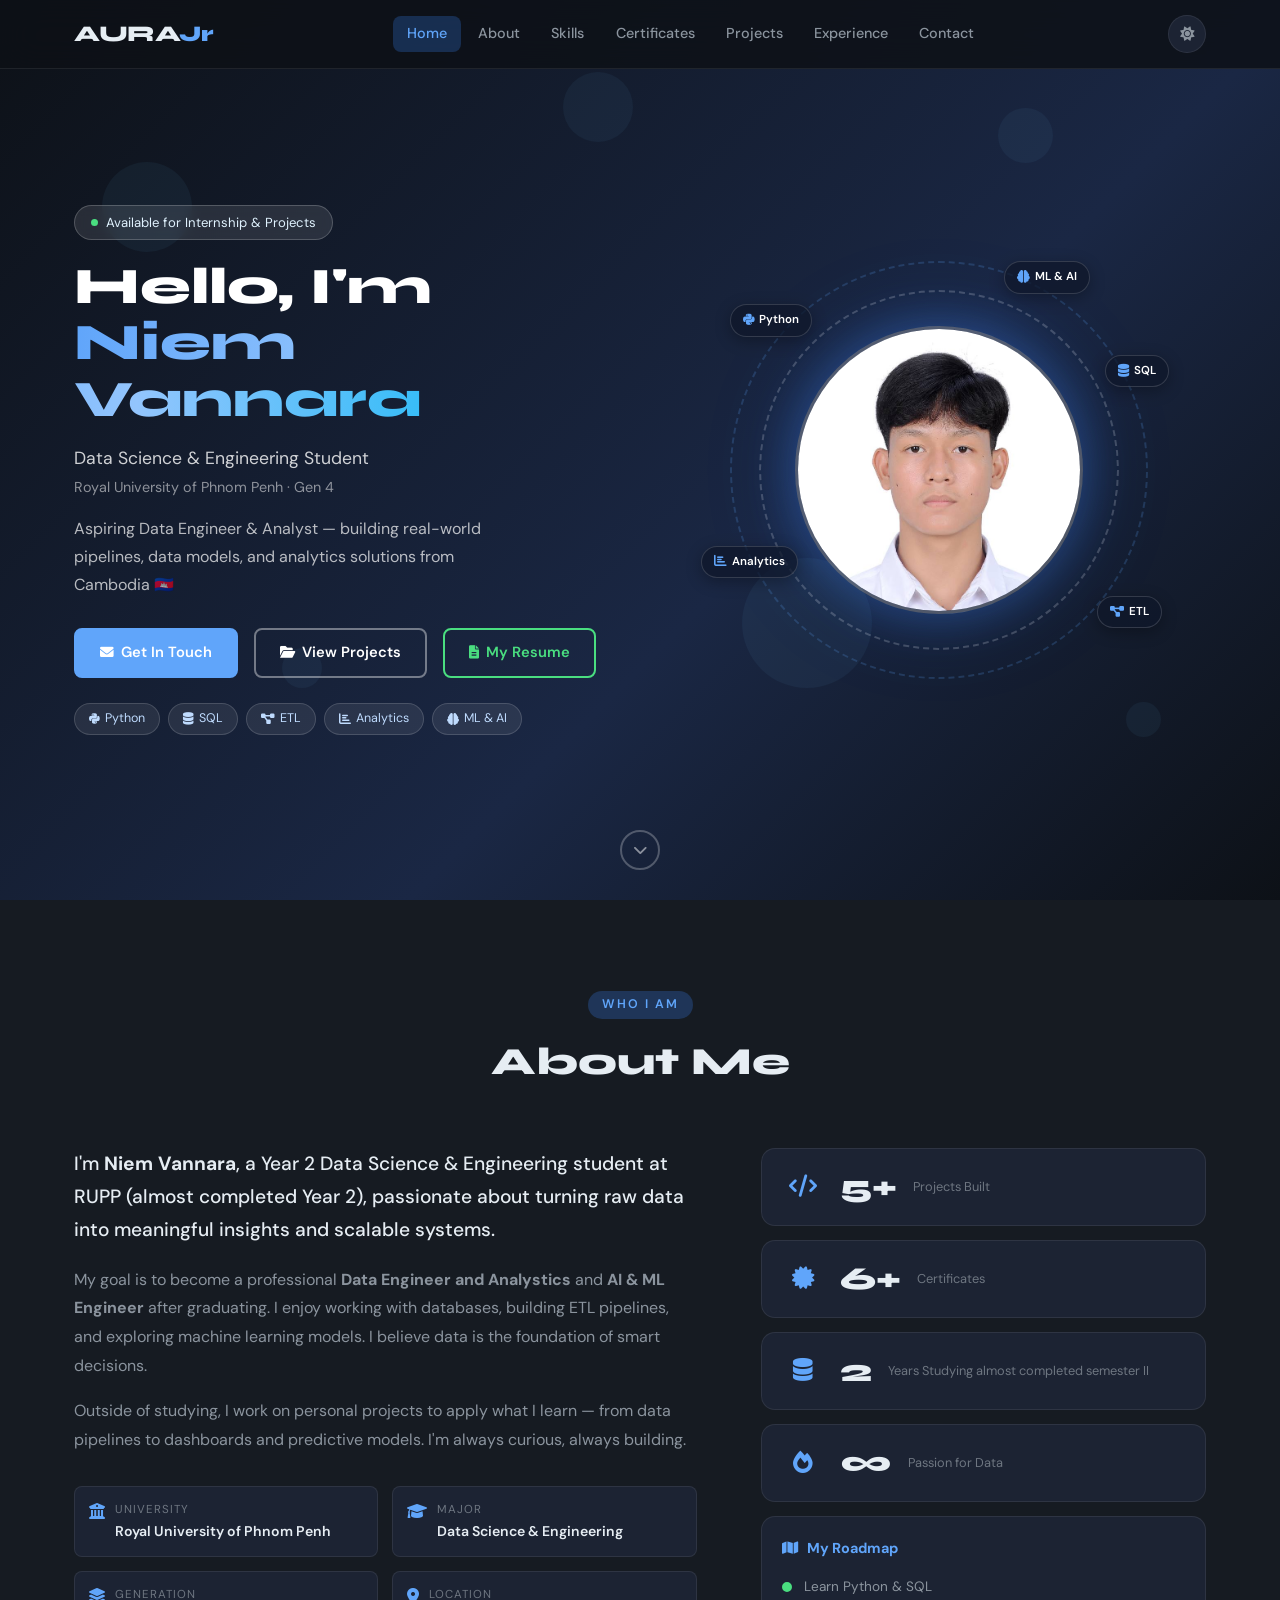
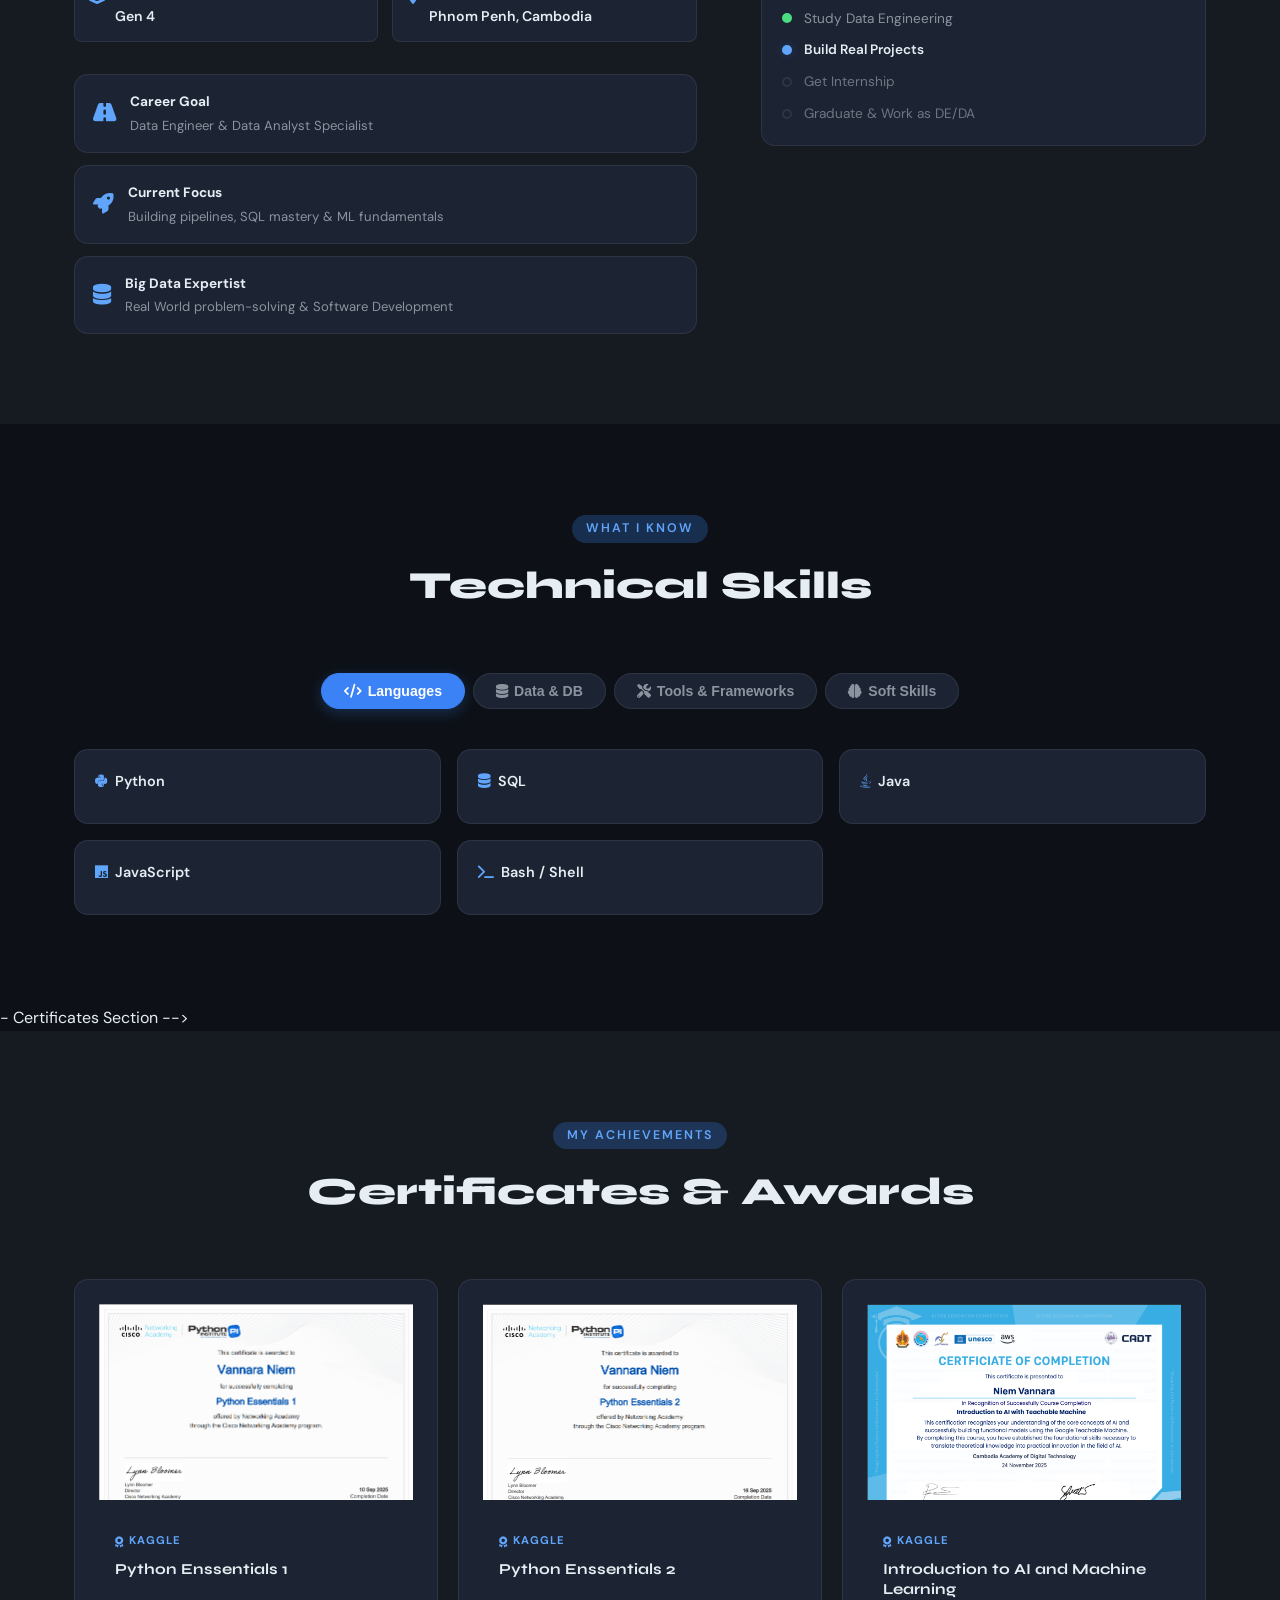
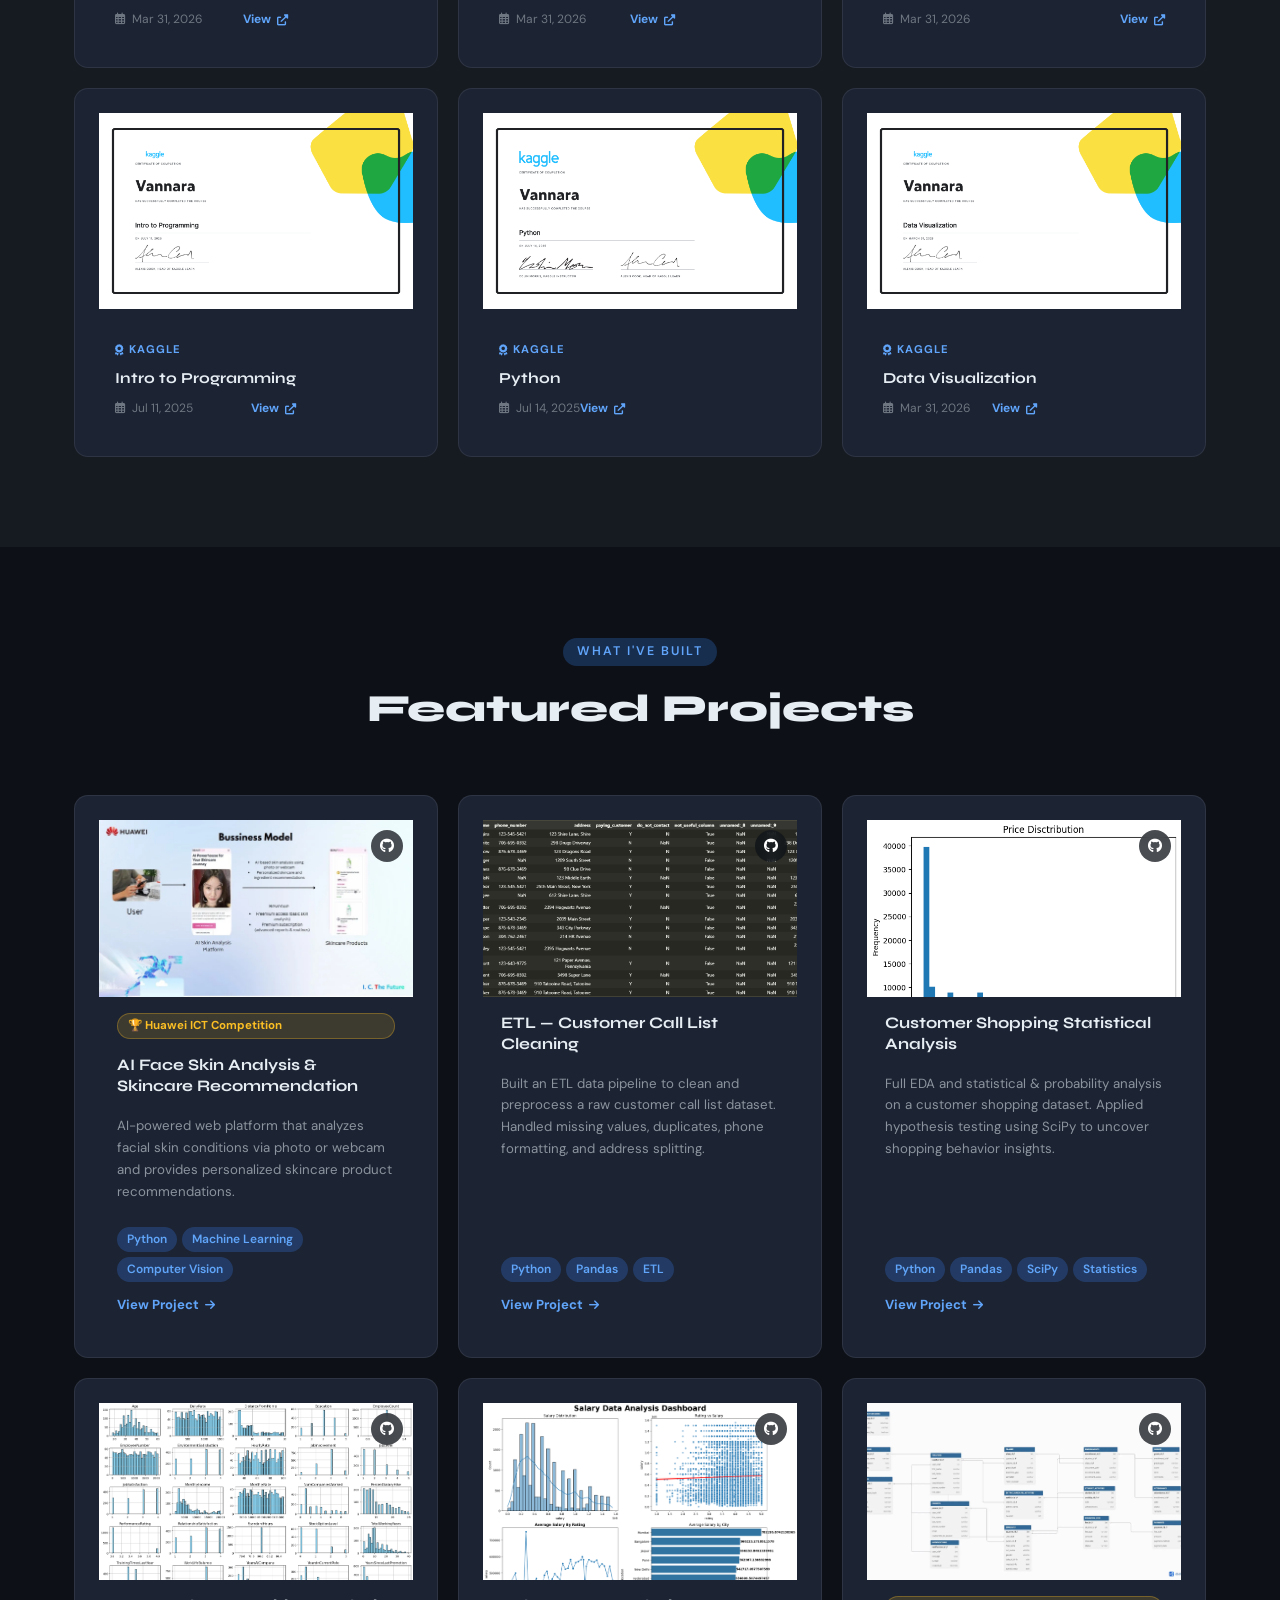
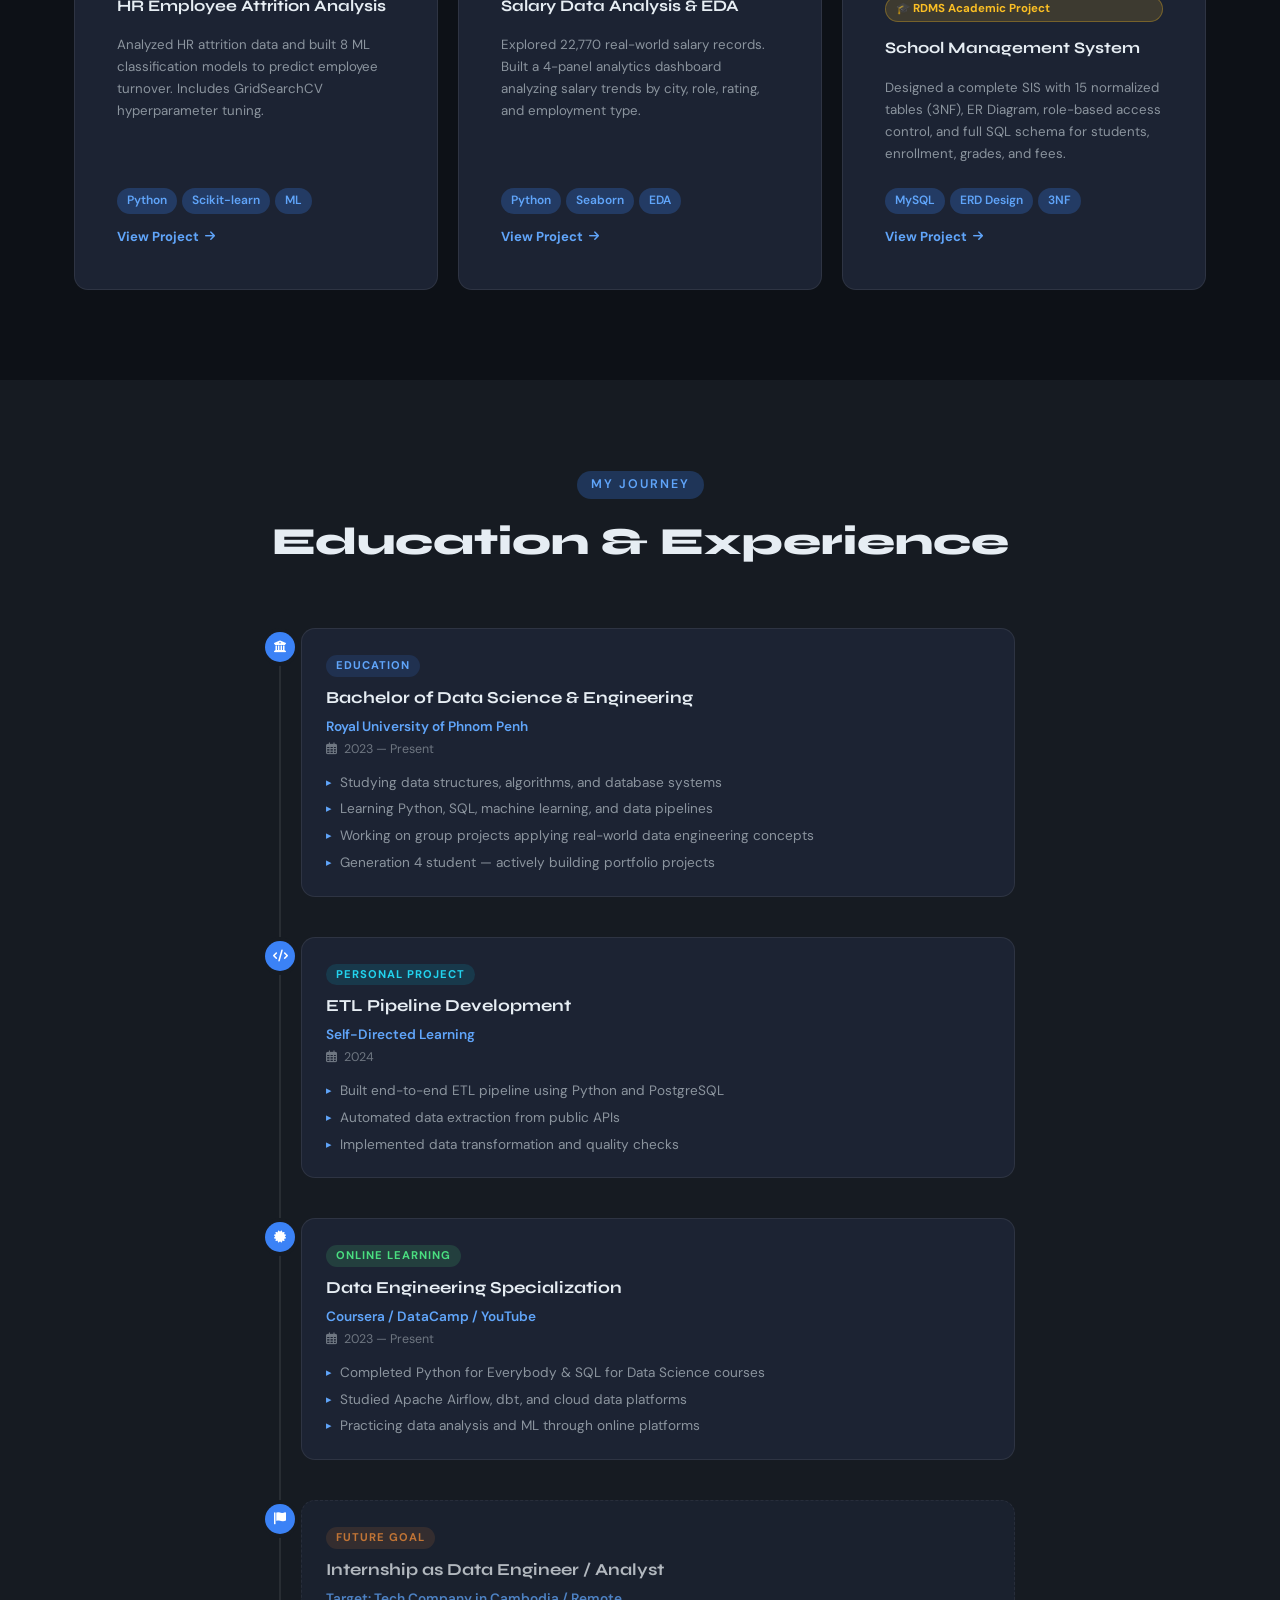
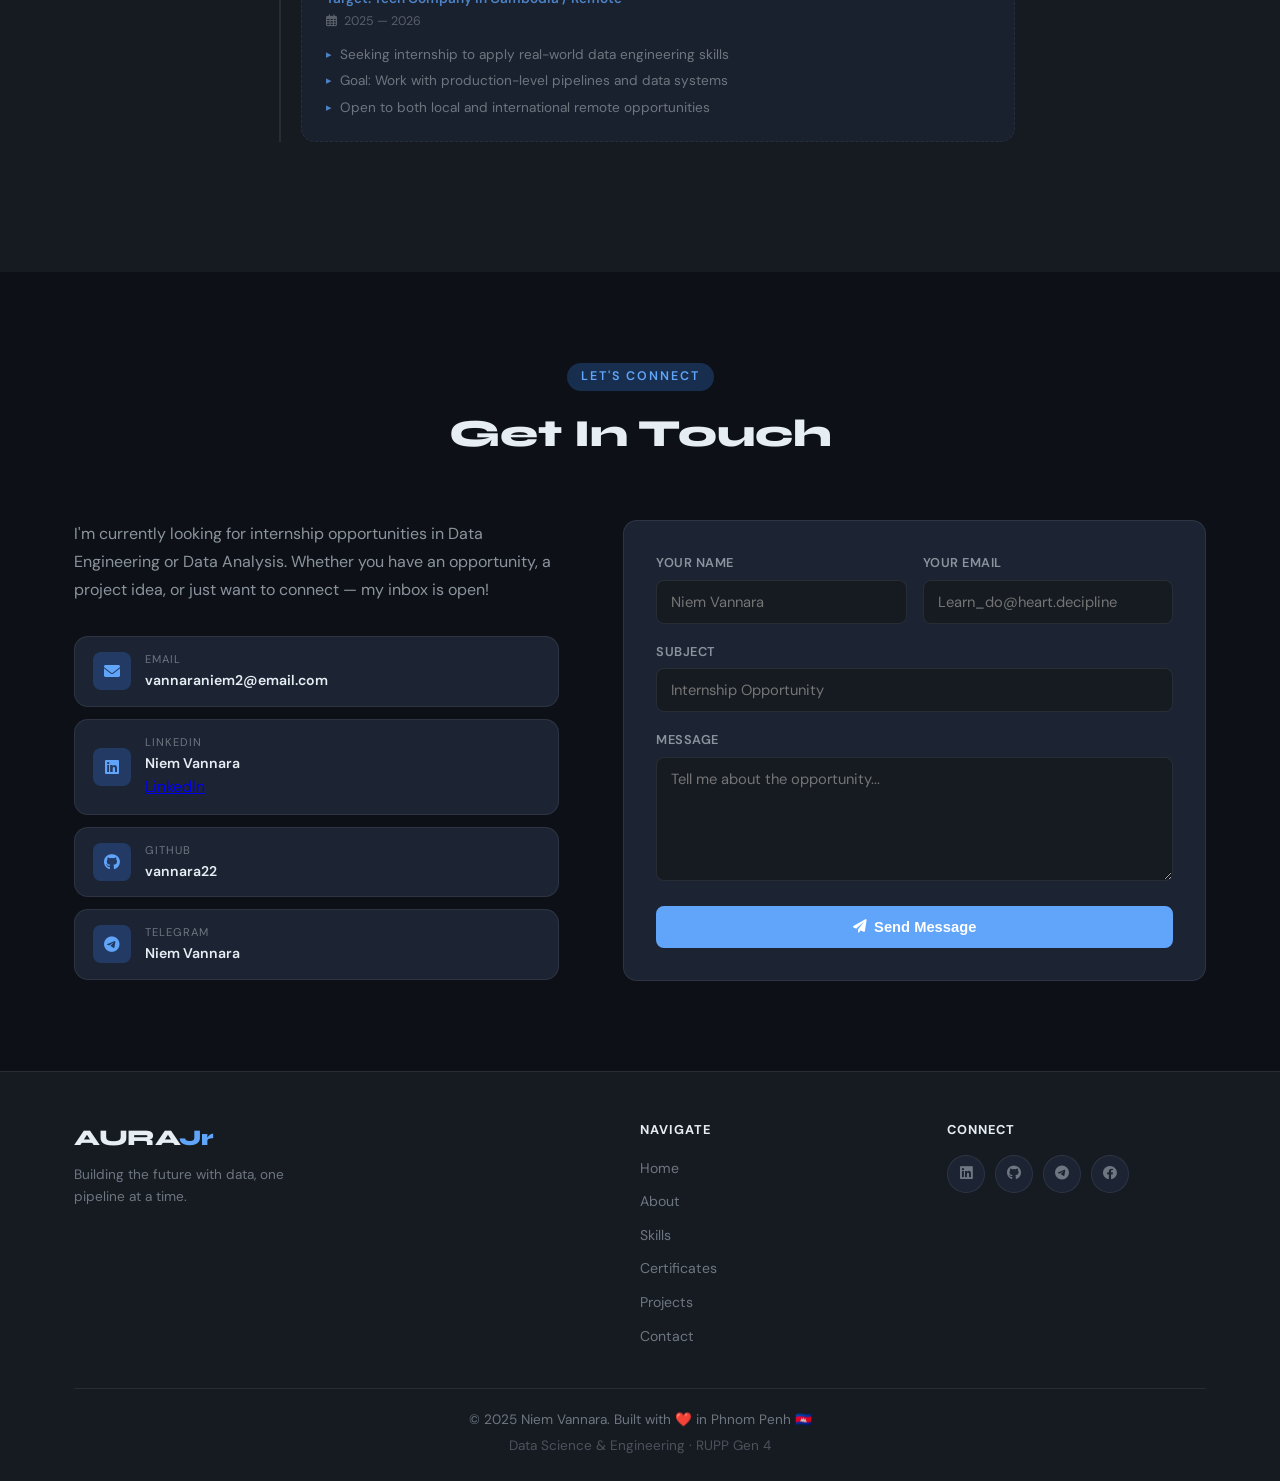
==== commit b5f5e2ec: "done" ====
--- a/index.html
+++ b/index.html
@@ -483,7 +483,6 @@
     </div>
 </section>
 
-
     <!-- Projects Section -->
     <section id="projects" class="projects">
         <div class="container">
@@ -496,7 +495,7 @@
                 <!-- Project 1: AI Skincare -->
                 <div class="project-card">
                     <div class="project-preview">
-                        <img src="image/ai_skincare_preview.png" alt="AI Skincare"
+                        <img src="image/demo_pic.png" alt="AI Skincare"
                              onerror="this.parentElement.classList.add('proj-preview-fallback'); this.style.display='none'">
                         <div class="project-preview-fallback-icon"><i class="fas fa-brain"></i></div>
                         <div class="project-preview-overlay">
@@ -522,7 +521,7 @@
                 <!-- Project 2: Customer Call List ETL -->
                 <div class="project-card">
                     <div class="project-preview">
-                        <img src="image/etl_customer_image.png" alt="ETL Customer Call List">
+                        <img src="image/etl customer image.png" alt="ETL Customer Call List">
                         <div class="project-preview-fallback-icon"><i class="fas fa-project-diagram"></i></div>
                         <div class="project-preview-overlay">
                             <a href="projects/customer-call-list.html" class="preview-btn">View Project <i class="fas fa-arrow-right"></i></a>
@@ -546,7 +545,7 @@
                 <!-- Project 3: Customer Shopping -->
                 <div class="project-card">
                     <div class="project-preview">
-                        <img src="image/customer_shopping_list_image.png" alt="Customer Shopping Analysis">
+                        <img src="image/customer shopping list image.png" alt="Customer Shopping Analysis">
                         <div class="project-preview-fallback-icon"><i class="fas fa-shopping-cart"></i></div>
                         <div class="project-preview-overlay">
                             <a href="projects/customer-shopping.html" class="preview-btn">View Project <i class="fas fa-arrow-right"></i></a>
@@ -571,7 +570,7 @@
                 <!-- Project 4: HR Attrition -->
                 <div class="project-card">
                     <div class="project-preview">
-                        <img src="image/HR_graph_Image.png" alt="HR Attrition Analysis">
+                        <img src="image/HR graph Image.png" alt="HR Attrition Analysis">
                         <div class="project-preview-fallback-icon"><i class="fas fa-users-cog"></i></div>
                         <div class="project-preview-overlay">
                             <a href="projects/hr-attrition.html" class="preview-btn">View Project <i class="fas fa-arrow-right"></i></a>
@@ -595,7 +594,7 @@
                 <!-- Project 5: Salary Analysis -->
                 <div class="project-card">
                     <div class="project-preview">
-                        <img src="image/Salary_data_Analysis_Image.png" alt="Salary Data Analysis">
+                        <img src="image/Salary_data_Analysis Image.png" alt="Salary Data Analysis">
                         <div class="project-preview-fallback-icon"><i class="fas fa-chart-bar"></i></div>
                         <div class="project-preview-overlay">
                             <a href="projects/salary-analysis.html" class="preview-btn">View Project <i class="fas fa-arrow-right"></i></a>
@@ -644,149 +643,6 @@
             </div>
         </div>
     </section>
-
-
-    <!-- Projects Section -->
-<section id="projects" class="projects">
-    <div class="container">
-        <div class="section-header">
-            <span class="section-tag">What I've Built</span>
-            <h2 class="section-title">Featured Projects</h2>
-        </div>
-        <div class="projects-grid">
-
-            <!-- Project 1: AI Skincare -->
-            <div class="project-card">
-                <div class="project-top">
-                    <div class="project-icon"><i class="fas fa-brain"></i></div>
-                    <div class="project-links">
-                        <a href="https://github.com/Vannara22/Website-AI-Face-Skin-Condition-Analysis-and-Skincare-Recommendation" target="_blank" title="GitHub"><i class="fab fa-github"></i></a>
-                        <a href="projects/ai-skincare.html" title="View Details"><i class="fas fa-external-link-alt"></i></a>
-                    </div>
-                </div>
-                <div class="project-badge competition">🏆 Huawei ICT Competition</div>
-                <h3 class="project-title">AI Face Skin Analysis & Skincare Recommendation</h3>
-                <p class="project-description">AI-powered web platform that analyzes facial skin conditions via photo or webcam and provides personalized skincare product recommendations. Built for the Huawei ICT Competition Cambodia 2024–2025.</p>
-                <div class="project-tech">
-                    <span class="tech-tag">Python</span>
-                    <span class="tech-tag">Machine Learning</span>
-                    <span class="tech-tag">Computer Vision</span>
-                    <span class="tech-tag">Web</span>
-                </div>
-                <a href="projects/ai-skincare.html" class="project-detail-btn">View Project <i class="fas fa-arrow-right"></i></a>
-            </div>
-
-            <!-- Project 2: Customer Call List ETL -->
-            <div class="project-card">
-                <div class="project-top">
-                    <div class="project-icon"><i class="fas fa-project-diagram"></i></div>
-                    <div class="project-links">
-                        <a href="https://github.com/Vannara22" target="_blank" title="GitHub"><i class="fab fa-github"></i></a>
-                        <a href="projects/customer-call-list.html" title="View Details"><i class="fas fa-external-link-alt"></i></a>
-                    </div>
-                </div>
-                <h3 class="project-title">ETL — Customer Call List Cleaning</h3>
-                <p class="project-description">Built an ETL data pipeline to clean and preprocess a raw customer call list dataset. Handled missing values, duplicate records, formatting issues, and standardized data using Python and Pandas for downstream analysis.</p>
-                <div class="project-tech">
-                    <span class="tech-tag">Python</span>
-                    <span class="tech-tag">Pandas</span>
-                    <span class="tech-tag">NumPy</span>
-                    <span class="tech-tag">ETL</span>
-                </div>
-                <a href="projects/customer-call-list.html" class="project-detail-btn">View Project <i class="fas fa-arrow-right"></i></a>
-            </div>
-
-            <!-- Project 3: Customer Shopping Analysis -->
-            <div class="project-card">
-                <div class="project-top">
-                    <div class="project-icon"><i class="fas fa-shopping-cart"></i></div>
-                    <div class="project-links">
-                        <a href="https://github.com/Vannara22" target="_blank" title="GitHub"><i class="fab fa-github"></i></a>
-                        <a href="projects/customer-shopping.html" title="View Details"><i class="fas fa-external-link-alt"></i></a>
-                    </div>
-                </div>
-                <h3 class="project-title">Customer Shopping Statistical Analysis</h3>
-                <p class="project-description">Performed full exploratory data analysis and statistical & probability analysis on a customer shopping dataset. Applied data cleaning, visualization with Seaborn/Matplotlib, and statistical testing using SciPy to uncover shopping behavior insights.</p>
-                <div class="project-tech">
-                    <span class="tech-tag">Python</span>
-                    <span class="tech-tag">Pandas</span>
-                    <span class="tech-tag">Seaborn</span>
-                    <span class="tech-tag">SciPy</span>
-                    <span class="tech-tag">Statistics</span>
-                </div>
-                <a href="projects/customer-shopping.html" class="project-detail-btn">View Project <i class="fas fa-arrow-right"></i></a>
-            </div>
-
-            <!-- Project 4: HR Attrition ML -->
-            <div class="project-card">
-                <div class="project-top">
-                    <div class="project-icon"><i class="fas fa-users-cog"></i></div>
-                    <div class="project-links">
-                        <a href="https://github.com/Vannara22" target="_blank" title="GitHub"><i class="fab fa-github"></i></a>
-                        <a href="projects/hr-attrition.html" title="View Details"><i class="fas fa-external-link-alt"></i></a>
-                    </div>
-                </div>
-                <h3 class="project-title">HR Employee Attrition Analysis</h3>
-                <p class="project-description">Analyzed HR employee attrition data to identify patterns and key factors that lead to employee turnover. Performed data preprocessing, exploratory data analysis, and built visualizations to support HR decision-making.</p>
-                <div class="project-tech">
-                    <span class="tech-tag">Python</span>
-                    <span class="tech-tag">Pandas</span>
-                    <span class="tech-tag">Matplotlib</span>
-                    <span class="tech-tag">ML</span>
-                </div>
-                <a href="projects/hr-attrition.html" class="project-detail-btn">View Project <i class="fas fa-arrow-right"></i></a>
-            </div>
-
-            <!-- Project 5: Salary Analysis -->
-            <div class="project-card">
-                <div class="project-top">
-                    <div class="project-icon"><i class="fas fa-chart-bar"></i></div>
-                    <div class="project-links">
-                        <a href="https://github.com/Vannara22" target="_blank" title="GitHub"><i class="fab fa-github"></i></a>
-                        <a href="projects/salary-analysis.html" title="View Details"><i class="fas fa-external-link-alt"></i></a>
-                    </div>
-                </div>
-                <h3 class="project-title">Salary Data Analysis & EDA</h3>
-                <p class="project-description">Explored a real-world salary dataset of 22,000+ records from multiple companies, job roles and locations. Performed full EDA to analyze salary trends, pay distribution, and key factors affecting compensation in the job market.</p>
-                <div class="project-tech">
-                    <span class="tech-tag">Python</span>
-                    <span class="tech-tag">Pandas</span>
-                    <span class="tech-tag">Matplotlib</span>
-                    <span class="tech-tag">Seaborn</span>
-                    <span class="tech-tag">EDA</span>
-                </div>
-                <a href="projects/salary-analysis.html" class="project-detail-btn">View Project <i class="fas fa-arrow-right"></i></a>
-            </div>
-
-            <!-- Project 6: School Management System -->
-<div class="project-card">
-    <div class="project-top">
-        <div class="project-icon"><i class="fas fa-school"></i></div>
-        <div class="project-links">
-            <a href="https://github.com/Vannara22" target="_blank" title="GitHub"><i class="fab fa-github"></i></a>
-            <a href="projects/school-management.html" title="View Details"><i class="fas fa-external-link-alt"></i></a>
-        </div>
-    </div>
-    <div class="project-badge competition">🎓 RDMS Academic Project in progressing</div>
-    <h3 class="project-title">School Management System</h3>
-    <p class="project-description">
-        Designed a complete School Information System with 15 normalized database tables (3NF),
-        ER Diagram, role-based access control, and full SQL schema covering students,
-        enrollment, grades, attendance, fees, and notifications.
-    </p>
-    <div class="project-tech">
-        <span class="tech-tag">MySQL</span>
-        <span class="tech-tag">SQL</span>
-        <span class="tech-tag">ERD Design</span>
-        <span class="tech-tag">3NF</span>
-        <span class="tech-tag">RBAC</span>
-    </div>
-    <a href="projects/school-management.html" class="project-detail-btn">View Project <i class="fas fa-arrow-right"></i></a>
-</div>
-
-        </div>
-    </div>
-</section>
 
     <!-- Experience Section -->
     <section id="experience" class="experience">
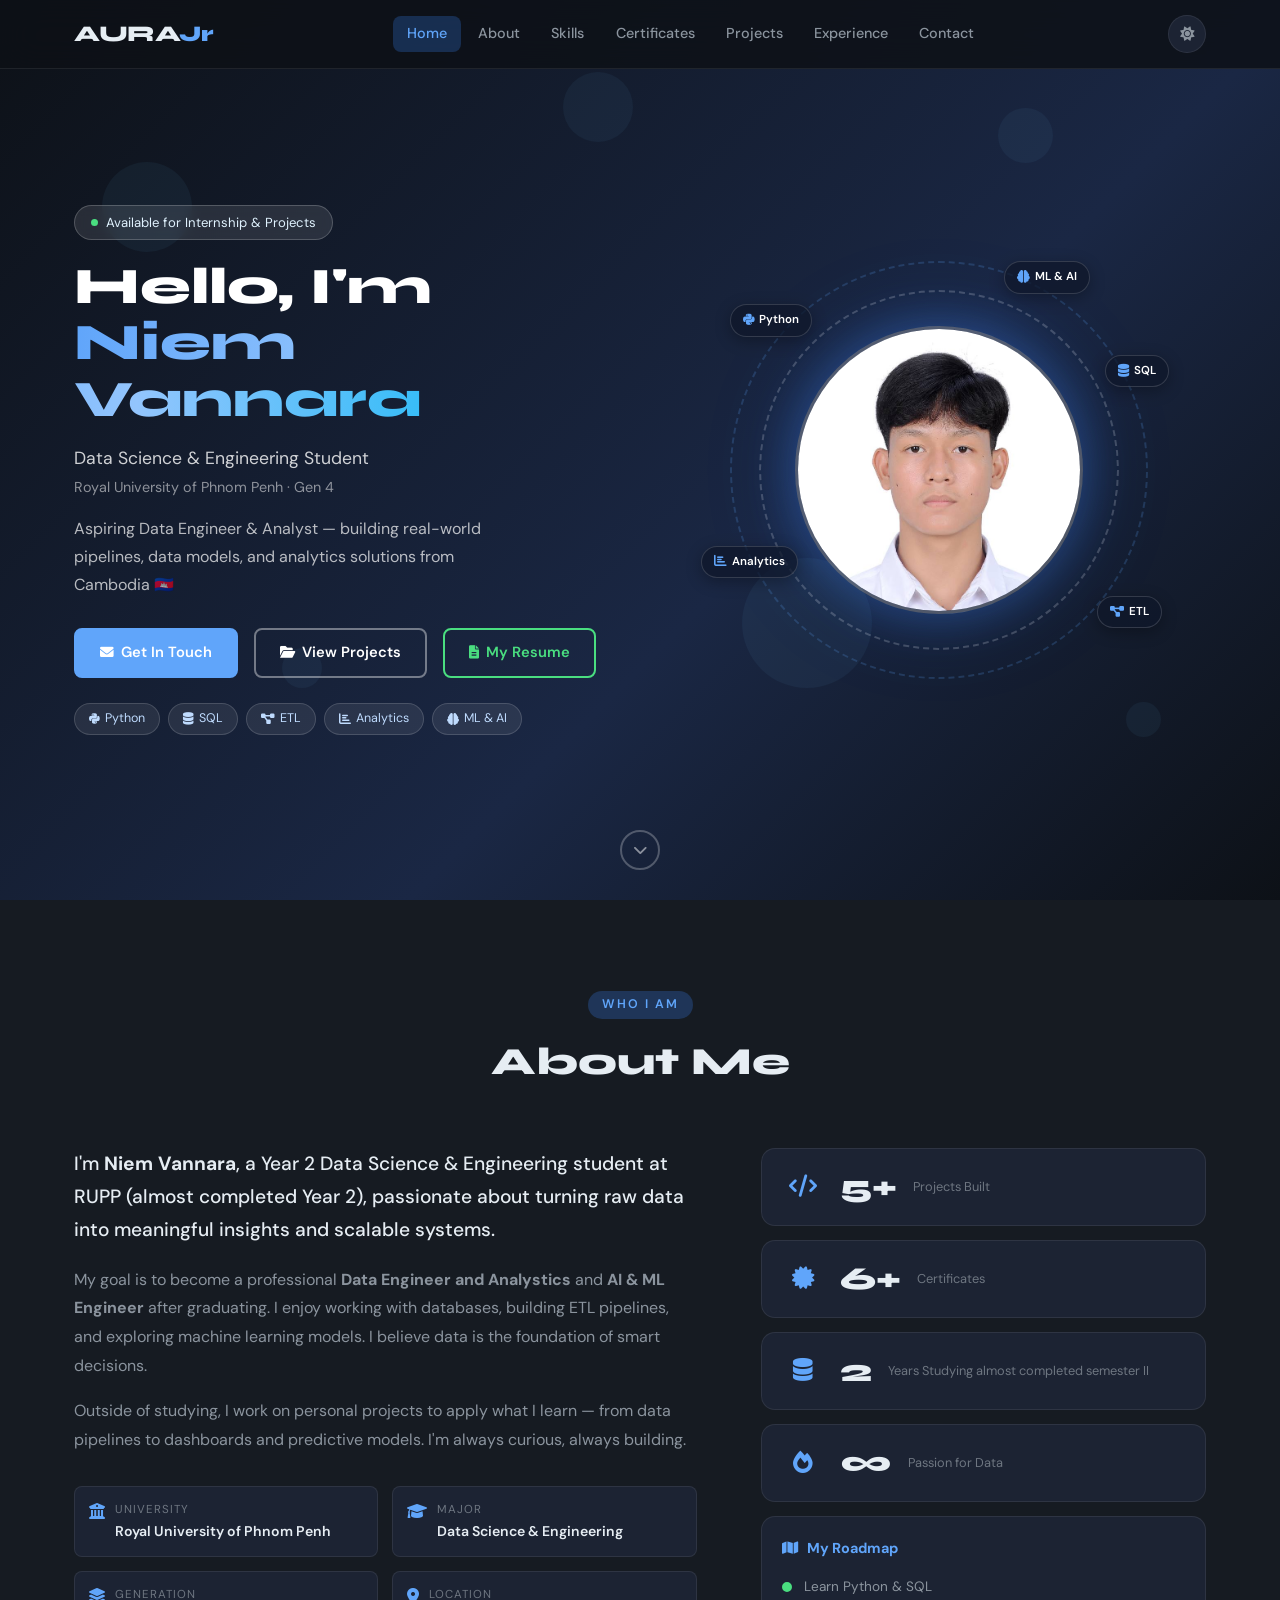
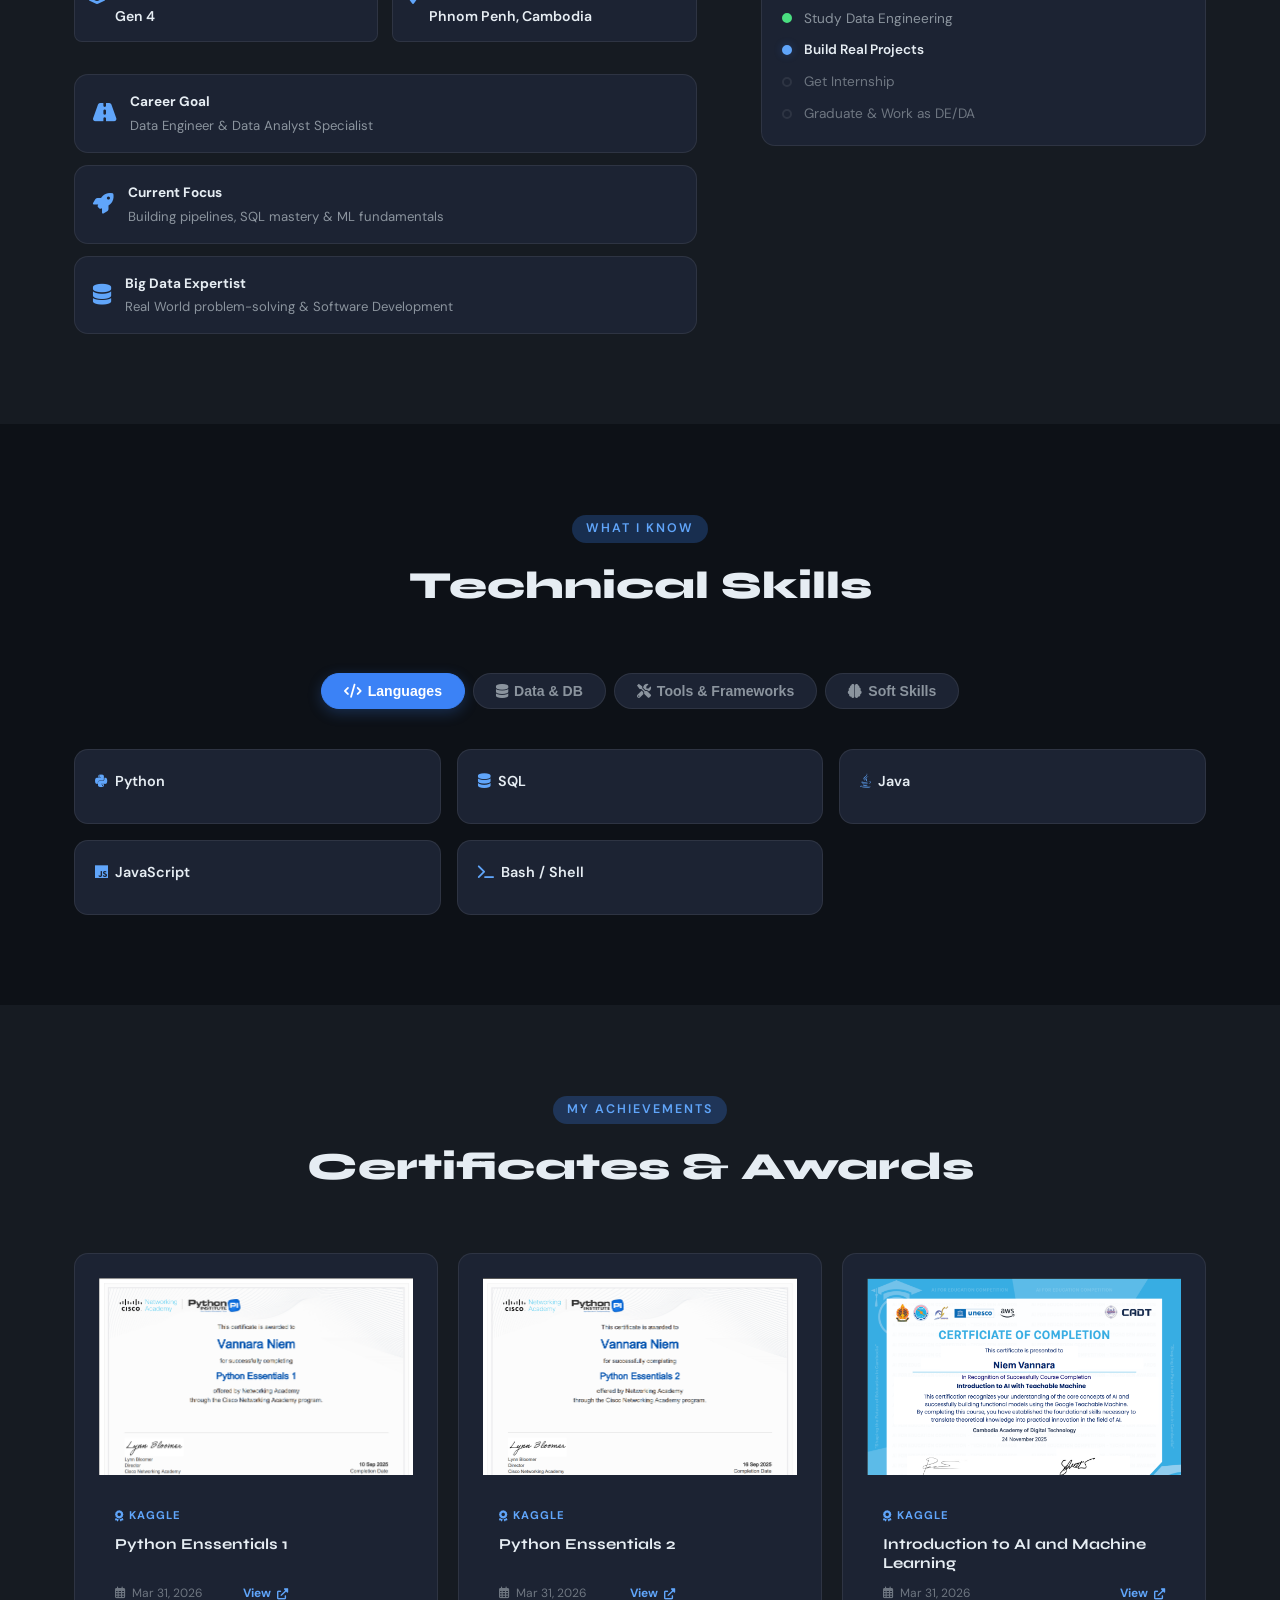
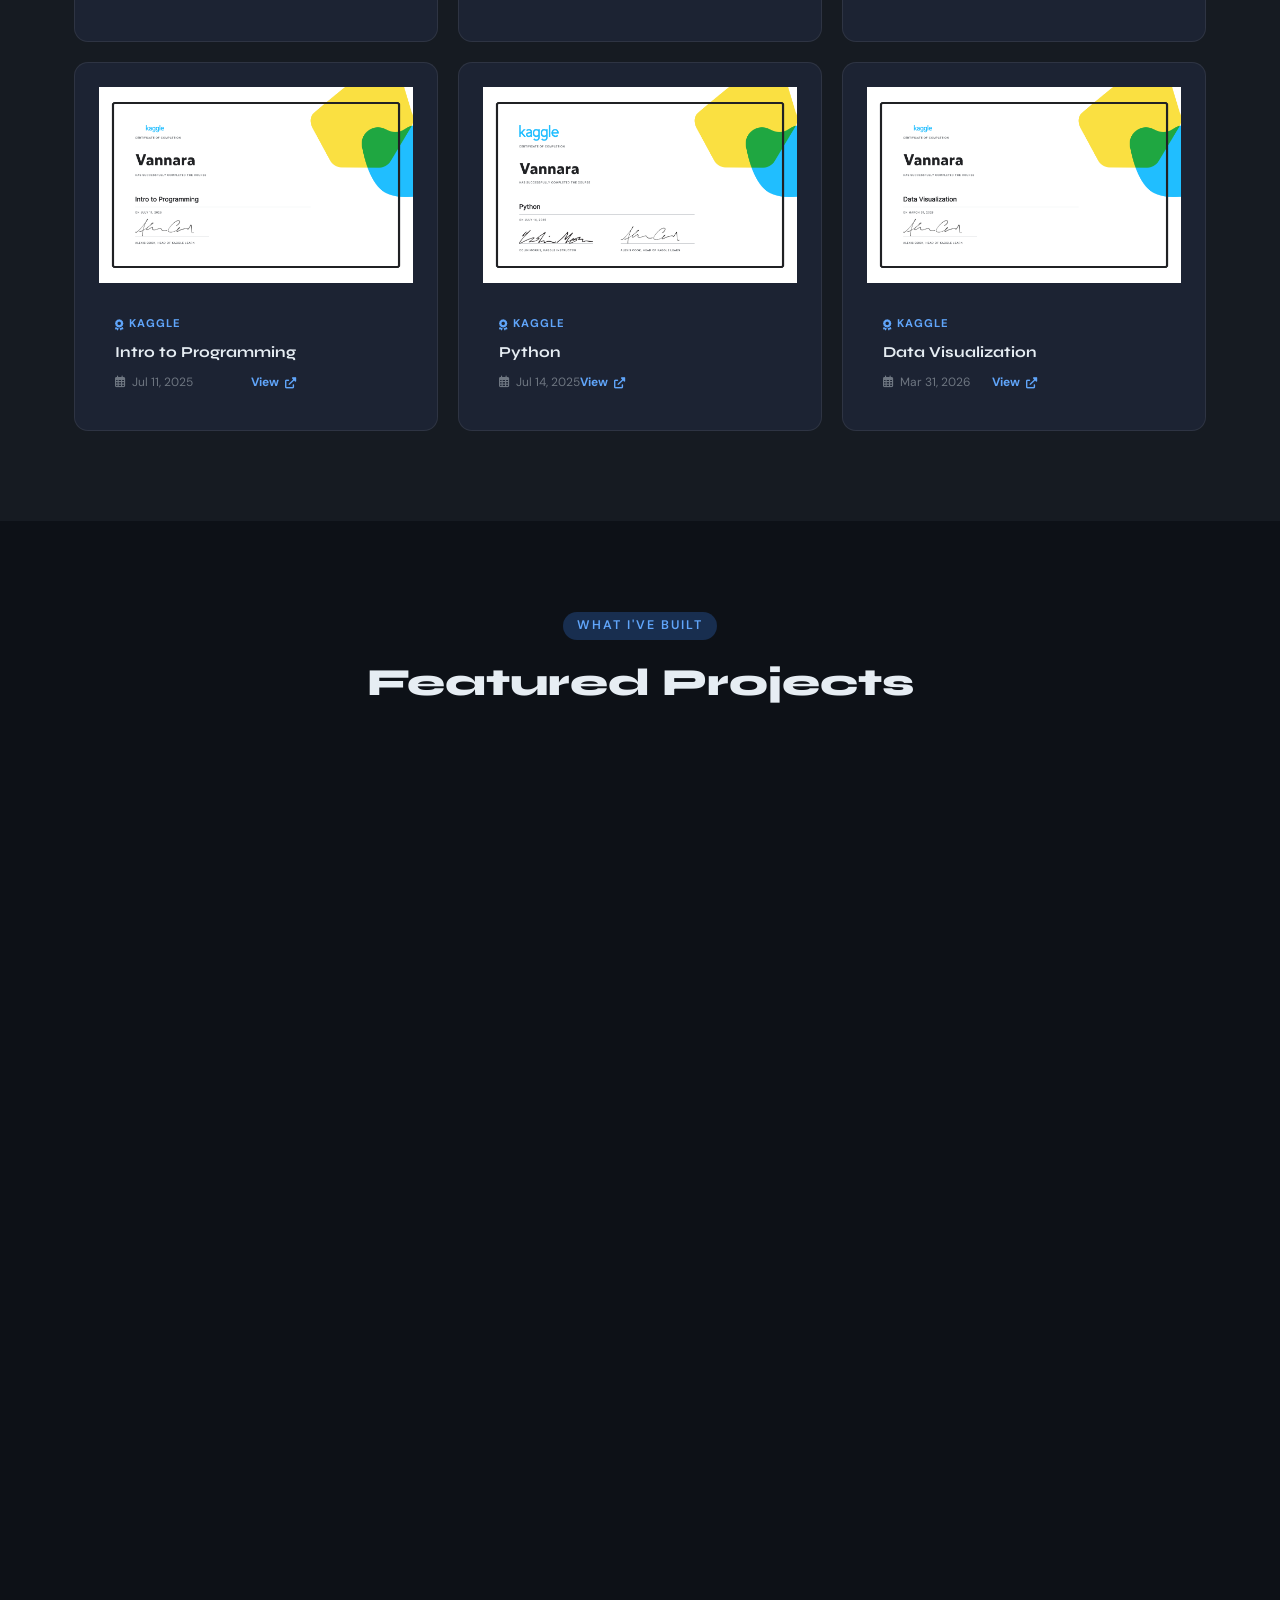
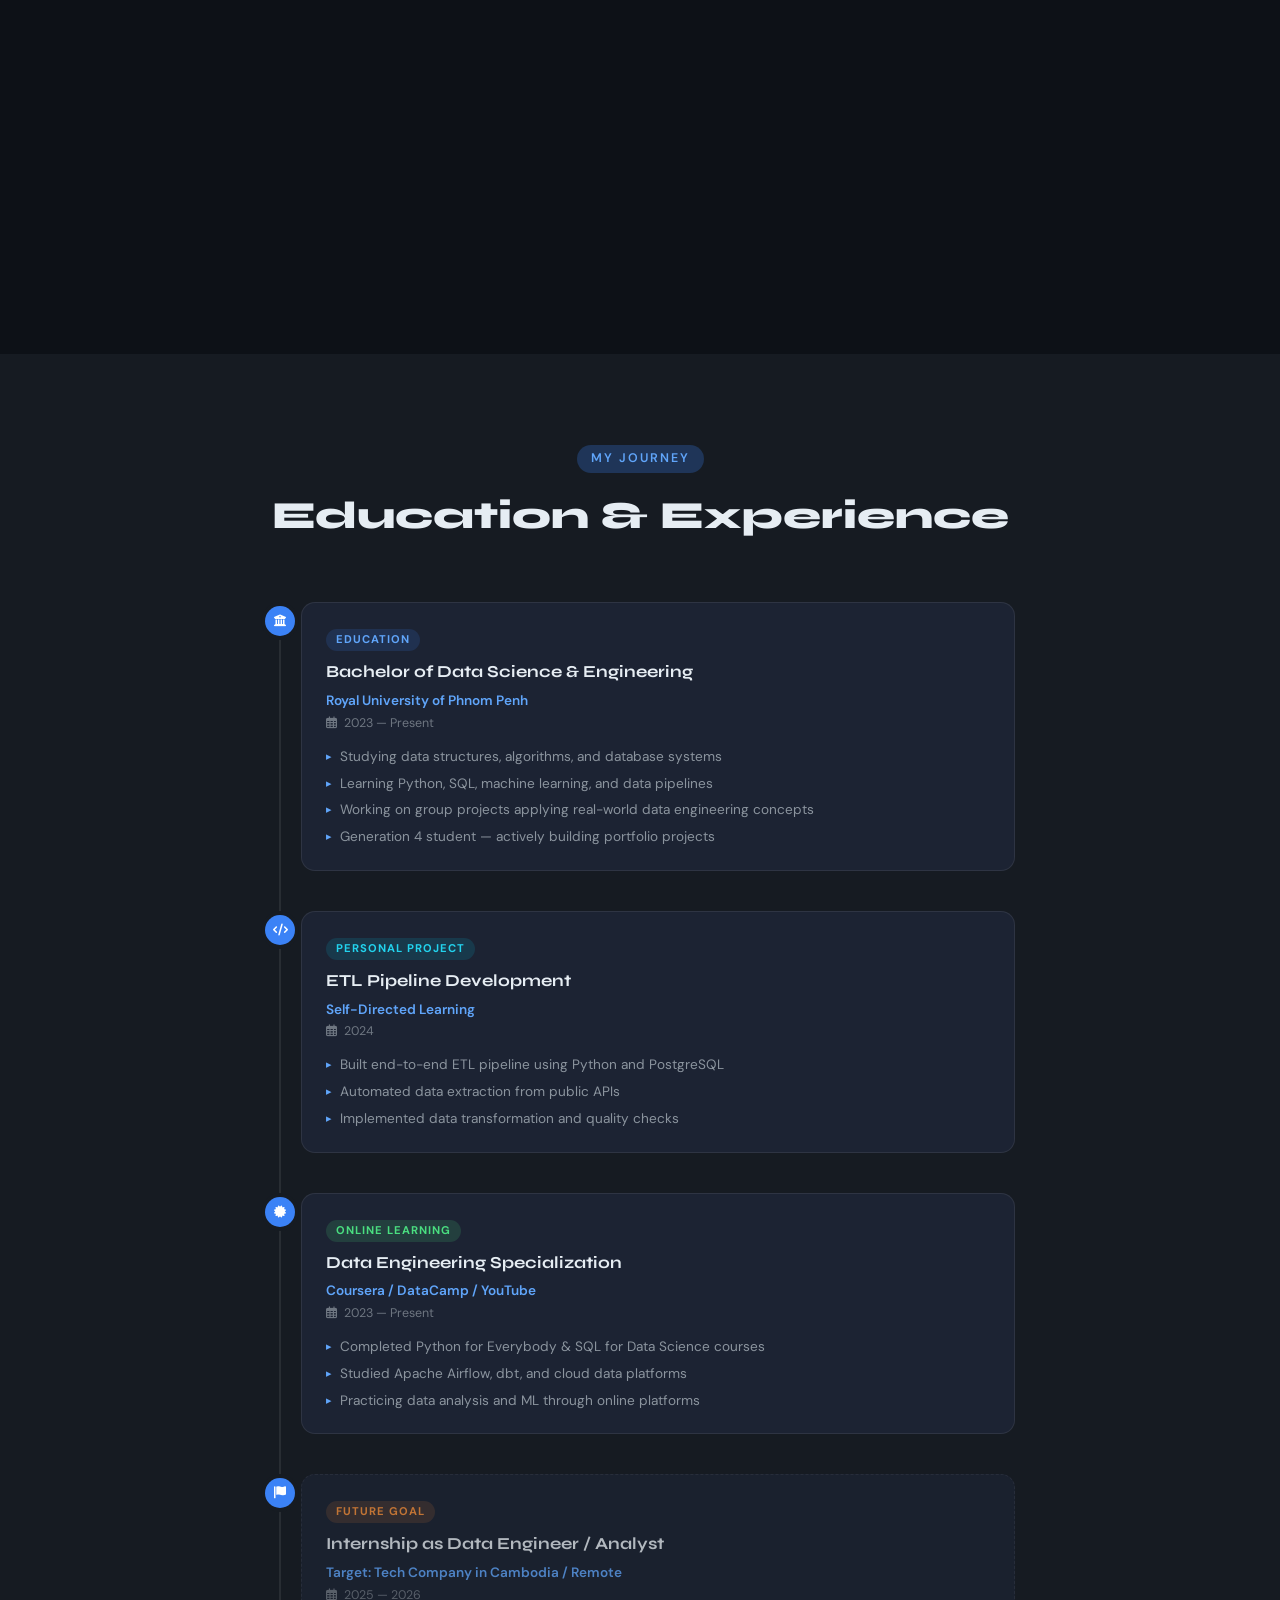
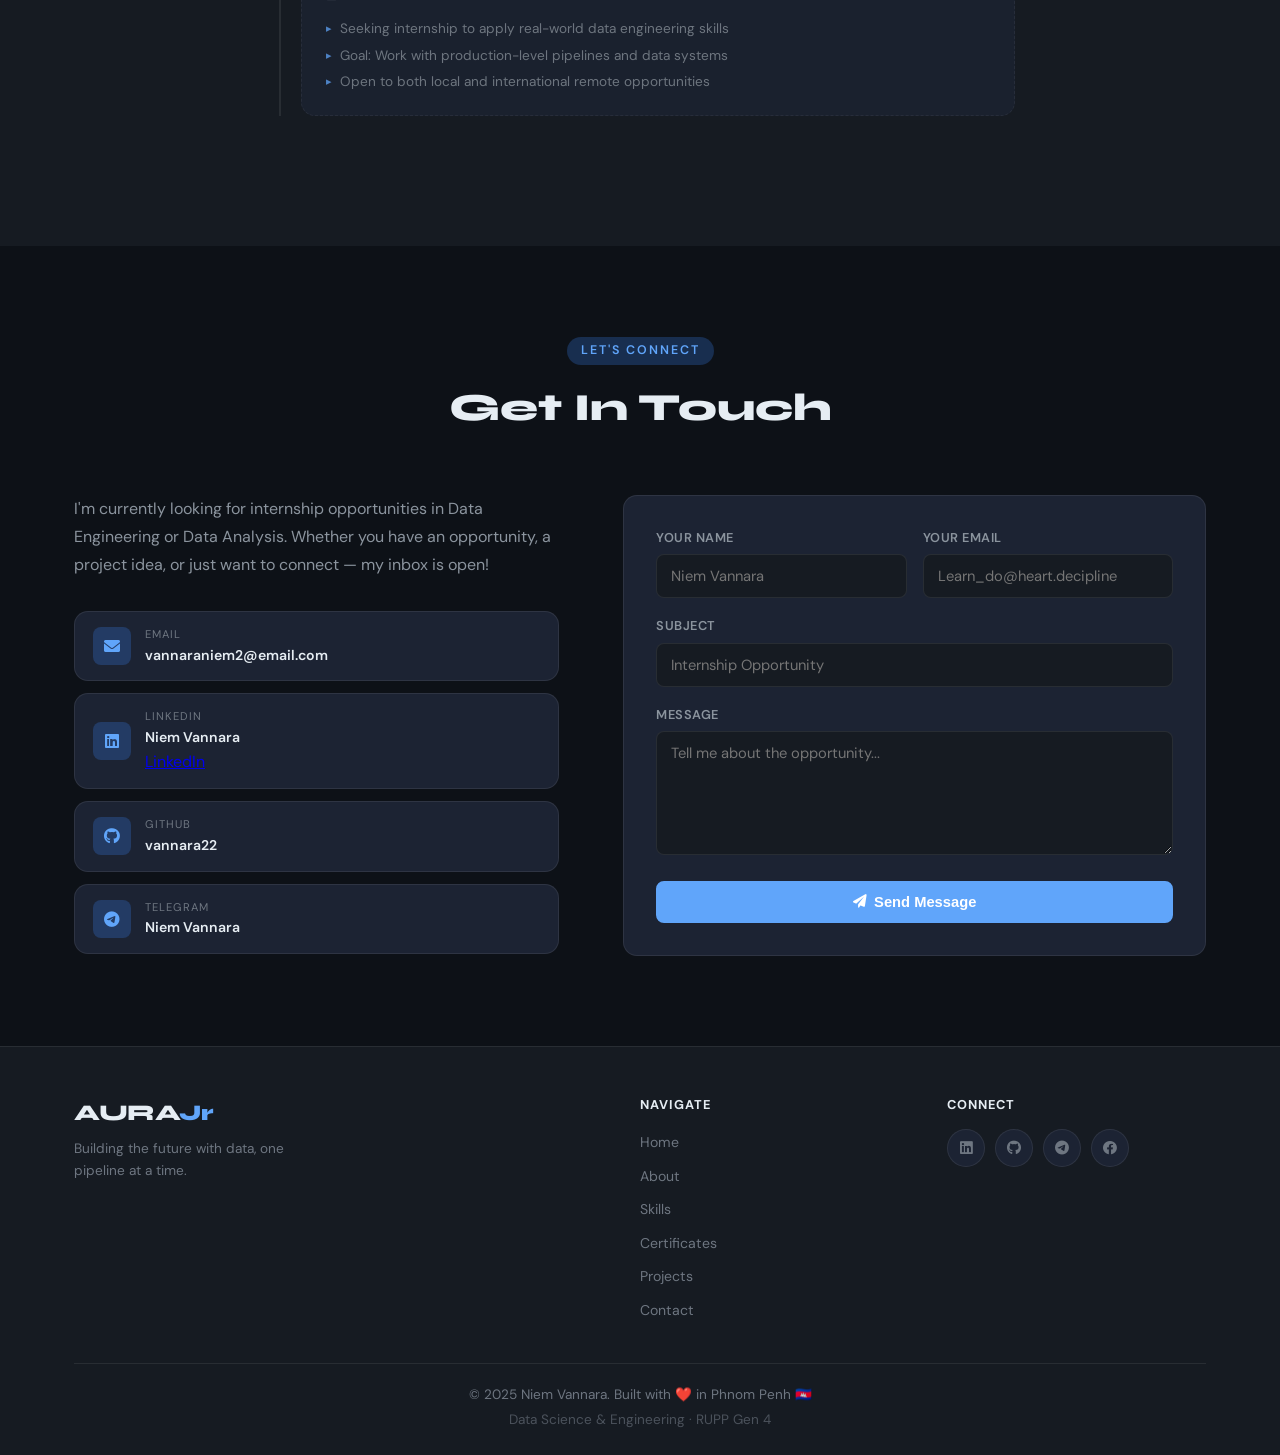
==== commit a002ec6d: "nv sol contact mou tt" ====
--- a/index.html
+++ b/index.html
@@ -380,7 +380,7 @@
         </div>
     </section>
 
-- Certificates Section -->
+    <!-- Certificates Section -->
 <section id="certificates" class="certificates">
     <div class="container">
         <div class="section-header">
